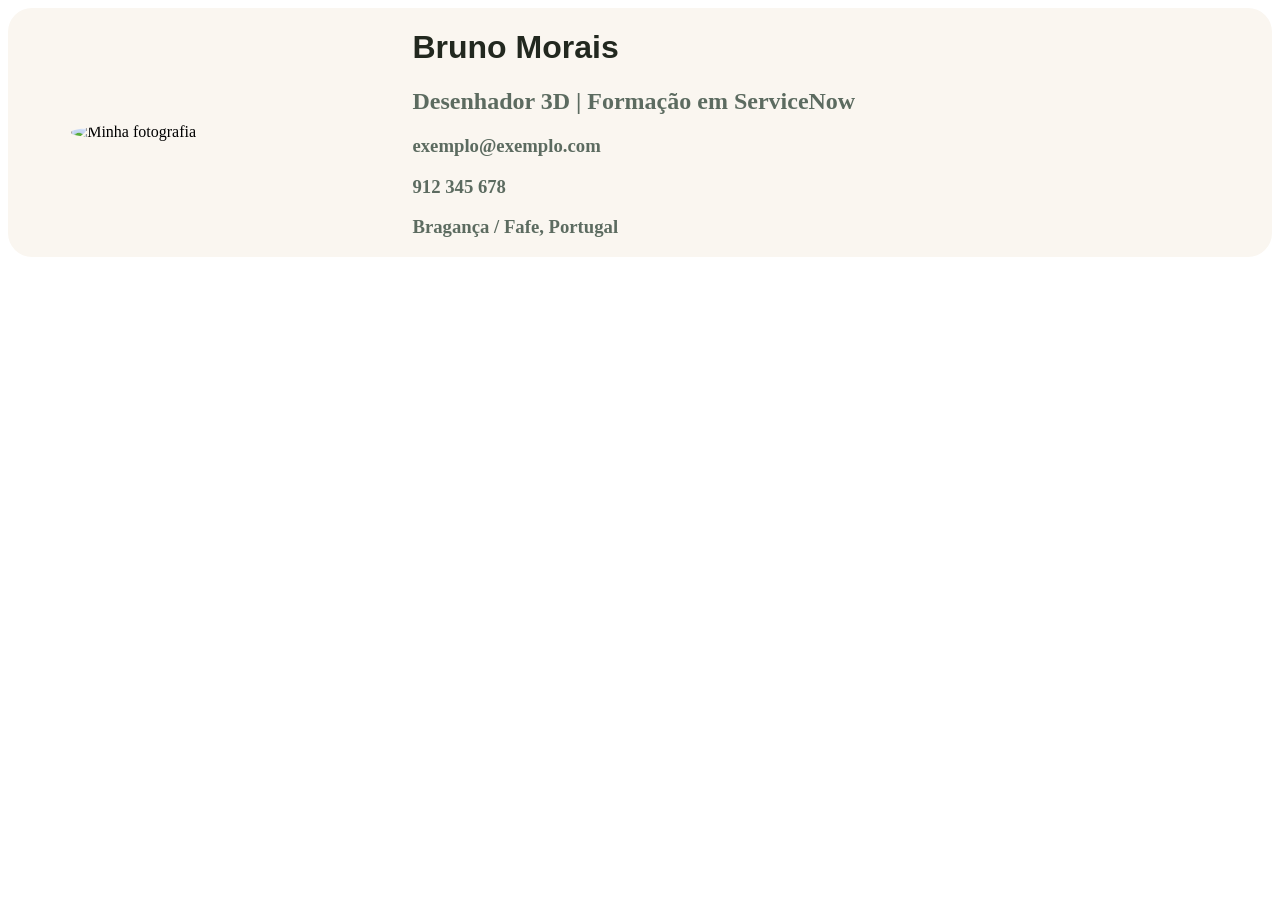
==== codigo/index.html @ 08d46609 "Estrutura HTML e CSS" ====
<!DOCTYPE html>
<html lang="pt-pt">
<head>
    <meta charset="UTF-8">
    <meta name="viewport" content="width=device-width, initial-scale=1.0">
    <title>Curriculum</title>
    <link rel="stylesheet" href="style.css">
</head>
<main>
    <header class="header">
        <!-- Imagem -->
        <img class="avatar" src="../imagens/exemplo_avatar.jpg" alt="Minha fotografia">
        <div class="conteudo_header">
            <h1 id="titulo_principal">Bruno Morais</h1>
            <h2 id="sub_titulo">Desenhador 3D | Formação em ServiceNow</h2>
            <h3 id="texto">exemplo@exemplo.com</h3>
            <h3 id="texto">912 345 678</h3>
            <h3 id="texto">Bragança / Fafe, Portugal</h3>
        </div>
    </header>
    <body>
        
    </body>
    <footer>

    </footer>
</main>
</html>
---- codigo/style.css ----
:root {
    --fundo: #FAF6F0;
    --superficie: #E9DFC9;
    --verde-primario: #1B4332;
    --verde-secundario: #2D6A4F;
    --texto: #22281F;
    --texto-suave: #5C6B60;
    --acento: #B5651D;
    --fonte-principal: Arial, Helvetica, sans-serif;
    --tamanho-base: 16px 
}

@media (prefers-color-scheme: dark) {
    :root {
        --fundo: #10201A;
        --superficie: #1B2E22;
        --verde-primario: #14261D;
        --verde-secundario: #52B788;
        --texto: #EDE7DA;
        --texto-suave: #A9B5AC;
        --acento: #E08942;
    }
}

.header {
    display: flex;
    flex-direction: column;
    text-align: center;
    align-items: center;
    background-color: var(--fundo);
    border-radius: 1.5rem;
}

.nav {
    position: sticky;
    top: 0;
    overflow-x: auto;
}

.secao {
    display: flex;
    flex-direction: column;
}

.avatar {
    border-radius: 50%;
    width: 50%;
    height: 50%;
    padding: 5%;
}

#titulo_principal {
    color: var(--texto);
    font-family: var(--fonte-principal);
    font-weight: bolder;
    font-size: var(--tamanho-base 2rem, 4vw, 4rem);
}

#sub_titulo {
    color: var(--texto-suave);
    font-weight: bold;
    font-size: var(--tamanho-base 1.5rem, 3vw, 3rem);
}

#texto {
    color: var(--texto-suave);
    font-size: var(--tamanho-base 1rem, 2vw, 1.5rem);
}

/* display maior que 768px */
@media (min-width: 768px) {
    .header {
        flex-direction: row;
        text-align: left;

    }

    .secao {
        flex-direction: row;
    }

    .secao--invertida {
        flex-direction: row-reverse;
    }

    .avatar {
        width: 22%;
        height: 22%;
    }
}
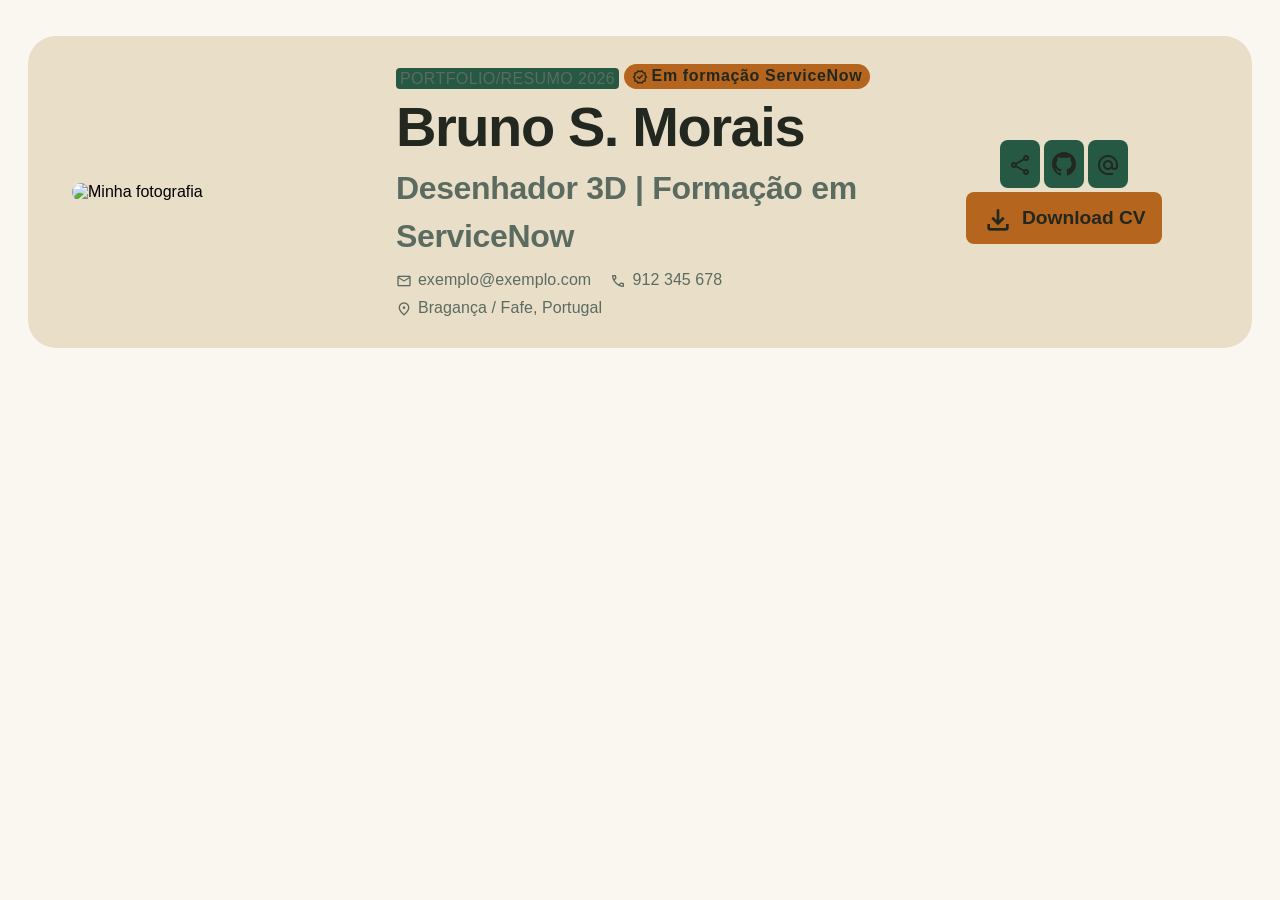
==== commit ff89183d: "feat: Estrutura header e CSS" ====
--- a/codigo/index.html
+++ b/codigo/index.html
@@ -5,17 +5,68 @@
     <meta name="viewport" content="width=device-width, initial-scale=1.0">
     <title>Curriculum</title>
     <link rel="stylesheet" href="style.css">
+    <link rel="stylesheet" 
+    href="https://fonts.googleapis.com/css2?family=Material+Symbols+Outlined:opsz,wght,FILL,GRAD@20..48,100..700,0..1,-50..200&icon_names=verified,mail,call,location_on,share,code,alternate_email,download" />
 </head>
 <main>
+    <!--     HEADER -->
     <header class="header">
-        <!-- Imagem -->
-        <img class="avatar" src="../imagens/exemplo_avatar.jpg" alt="Minha fotografia">
-        <div class="conteudo_header">
-            <h1 id="titulo_principal">Bruno Morais</h1>
-            <h2 id="sub_titulo">Desenhador 3D | Formação em ServiceNow</h2>
-            <h3 id="texto">exemplo@exemplo.com</h3>
-            <h3 id="texto">912 345 678</h3>
-            <h3 id="texto">Bragança / Fafe, Portugal</h3>
+        <!-- Cartão com toda informação + Navegação-->
+        <div class="cartao-perfil">
+            <!-- Topo Retrato + Informação -->
+            <div class="top-retrato-info">
+                <!-- Retrato + Informação -->
+                <div class="retrato-info">
+                    <!-- Retrato -->
+                    <img class="avatar" src="../imagens/exemplo_avatar.jpg" alt="Minha fotografia">
+                    <!-- Informação -->
+                    <div class="conteudo-info">
+                        <!-- Portfólio e certificado -->
+                        <div class="info-portfolio">
+                            <span class="portfolio">Portfolio/RESUMO 2026</span>
+                            <span class="certificado">
+                                <span class="icon">verified</span>
+                                Em formação ServiceNow</span>
+                        </div>
+                        <!-- Nome -->
+                        <h1 id="titulo_principal">Bruno S. Morais</h1>
+                        <!-- Categoria Profissional-->
+                        <h2 id="sub_titulo">Desenhador 3D | Formação em ServiceNow</h2>
+                        <!-- Informação contacto -->
+                        <div class="pill-info">
+                            <span id="pill">
+                                <span class="icon">mail</span>
+                                exemplo@exemplo.com
+                            </span>
+                            <span id="pill">
+                                <span class="icon">call</span>
+                                912 345 678
+                            </span>
+                            <span id="pill">
+                                <span class="icon">location_on</span>
+                                Bragança / Fafe, Portugal
+                            </span>
+                        </div>
+                    </div>
+                </div>
+                <!-- Botões -->
+                 <div class="botoes">
+                    <a aria-label="LinkedIn" class="links" href="https://linkedin.com" target="_blank" rel="noopener noreferrer">
+                        <span class="icon">share</span>
+                    </a>
+                    <a aria-label="Github Repositórios" class="links" href="https://github.com/Pugu-Senpai?tab=repositories" target="_blank" rel="noopener noreferrer">
+                        <svg width="24" height="24" viewBox="0 0 16 16" fill="none" xmlns="http://www.w3.org/2000/svg">
+                            <path fill-rule="evenodd" clip-rule="evenodd" d="M8 0C3.58 0 0 3.58 0 8C0 11.54 2.29 14.53 5.47 15.59C5.87 15.66 6.02 15.42 6.02 15.21C6.02 15.02 6.01 14.39 6.01 13.72C4 14.09 3.48 13.23 3.32 12.78C3.23 12.55 2.84 11.84 2.5 11.65C2.22 11.5 1.82 11.13 2.49 11.12C3.12 11.11 3.57 11.7 3.72 11.94C4.44 13.15 5.59 12.81 6.05 12.6C6.12 12.08 6.33 11.73 6.56 11.53C4.78 11.33 2.92 10.64 2.92 7.58C2.92 6.71 3.23 5.99 3.74 5.43C3.66 5.23 3.38 4.41 3.82 3.31C3.82 3.31 4.49 3.1 6.02 4.13C6.66 3.95 7.34 3.86 8.02 3.86C8.7 3.86 9.38 3.95 10.02 4.13C11.55 3.09 12.22 3.31 12.22 3.31C12.66 4.41 12.38 5.23 12.3 5.43C12.81 5.99 13.12 6.7 13.12 7.58C13.12 10.65 11.25 11.33 9.47 11.53C9.76 11.78 10.01 12.26 10.01 13.01C10.01 14.08 10 14.94 10 15.21C10 15.42 10.15 15.67 10.55 15.59C13.71 14.53 16 11.53 16 8C16 3.58 12.42 0 8 0Z" fill="currentColor"/>
+                        </svg>
+                    </a>
+                    <a aria-label="Enviar e-mail" class="links" href="mailto:exemplo@exemplo.com" target="_blank" rel="noopener noreferrer">
+                        <span class="icon">alternate_email</span>
+                    </a>
+                    <a href="../ficheiros/bruno_morais_cv.pdf" download="Bruno_Morais_CV" class="download_cv" aria-label="Download CV em PDF">
+                        <span class="icon">download</span>Download CV
+                    </a>
+                 </div>
+            </div>
         </div>
     </header>
     <body>
--- a/codigo/style.css
+++ b/codigo/style.css
@@ -2,77 +2,300 @@
     --fundo: #FAF6F0;
     --superficie: #E9DFC9;
     --verde-primario: #1B4332;
-    --verde-secundario: #2D6A4F;
+    --verde-secundario: #255943;
+    --verde-terciario: #2D6A4F;
     --texto: #22281F;
     --texto-suave: #5C6B60;
     --acento: #B5651D;
-    --fonte-principal: Arial, Helvetica, sans-serif;
-    --tamanho-base: 16px 
-}
-
+    --acento-suave: #E08942;
+    --texto-acento: #22281F;
+    --texto-acento-suave: #384134;
+}
+
+* {
+    box-sizing: border-box;
+    border-width: 0;
+    border-style: solid;
+}
+
+html {
+    background-color: var(--fundo);
+    font-family: 'Segoe UI', Tahoma, Geneva, Verdana, sans-serif;
+}
+
+/*=====================| HEADER |=====================*/
+.header {
+    padding-bottom: 1.75rem;
+}
+/* Cartão com toda informação + Navegação */
+.cartao-perfil {
+    padding-top: 1.75rem;
+    padding-bottom: 1rem;
+    padding-left: 1.25rem;
+    padding-right: 1.25rem;
+    margin-left: auto;
+    margin-right: auto;
+}
+/* Topo Retrato + Informação */
+.top-retrato-info {
+    display: flex;
+    flex-direction: column;
+    align-items: center;
+    justify-content: space-between;
+    padding: 1.75rem;
+    gap: 1.75rem;
+    border-radius: 1.75rem;
+    background-color: var(--superficie);
+}
+/* Retrato + Informação */
+.retrato-info {
+    display: flex;
+    align-items: center;
+    flex-direction: column;
+    gap: 1.75rem;
+}
+/* Retrato */
+.avatar {
+    position: relative;
+    border-radius: 50em;
+    width: 15rem;
+    height: 15rem;
+    padding: 1rem;
+}
+/* Informação */
+.conteudo-info {
+    display: flex;
+    flex-direction: column;
+    gap: 0.25rem;
+}
+/* Portfólio e certificado */
+.info-portefolio {
+    display: flex;
+    flex-wrap: wrap;
+    align-items: center;
+    gap: 0.5rem;
+}
+
+.portfolio {
+    background-color: var(--verde-secundario);
+    border-radius: 0.25rem;
+    letter-spacing: 0.025em;
+    text-transform: uppercase;
+    font-weight: 500;
+    color: var(--texto-suave);
+    padding-top: 0.125rem;
+    padding-bottom: 0.125rem;
+    padding-left: 0.25rem;
+    padding-right: 0.25rem;
+}
+.certificado {
+    display: inline-flex;
+    align-items: center;
+    gap: 0.25rem;
+    border-radius: 1rem;
+    background-color: var(--acento);    
+    padding-top: 0.125rem;
+    padding-bottom: 0.125rem;
+    padding-left: 0.5rem;
+    padding-right: 0.5rem;
+    font-size: 1rem;
+    line-height: 1.3;
+    letter-spacing: 0.04em;
+    font-weight: 600;
+    color: var(--texto);
+}
+
+.icon {
+    font-family: "Material Symbols Outlined";
+    font-variation-settings: 'FILL' 0, 'wght' 400, 'GRAD' 0, 'opsz' 24;
+    font-weight: normal;
+    font-style: normal;
+    line-height: 1;
+    letter-spacing: normal;
+    text-transform: none;
+    display: inline-block;
+    word-wrap: normal;
+    direction: ltr;
+    vertical-align: middle;
+    color: currentColor;
+    position: relative;
+    top: 0.05em;
+} 
+
+/* Nome */
+h1 {
+    font-size: 3.5rem;
+    font-weight: bolder;
+    color: var(--texto);
+    line-height: 1.2;
+    letter-spacing: -0.025em;
+    margin: 0;
+}
+/* Categoria Profissional */
+h2 {
+    font-size: 2rem;
+    font-weight: bold;
+    color: var(--texto-suave);
+    line-height: 1.5;
+    letter-spacing: -0.01em;
+    margin: 0;  
+}
+/* Informação contacto */
+.pill-info {
+    display: flex;
+    flex-wrap: wrap;
+    align-items: center;
+    column-gap: 1.2rem;
+    row-gap: 0.25rem;
+    padding-top: 0.25rem;
+    font-size: 1rem;
+    line-height: 1.5;
+    letter-spacing: 0.005em;
+    font-weight: 400;
+}
+
+#pill {
+    display: inline-flex;
+    align-items: center;
+    gap: 0.375rem;
+    color: var(--texto-suave);
+}
+
+/*BOTÕES*/
+.botoes {
+    display: flex;
+    flex-wrap: wrap;
+    align-items: center;
+    justify-content: center;
+    gap: 0.25rem;
+}
+a {
+    color: inherit;
+    text-decoration: inherit;
+}
+a:link {
+    color: var(--texto);
+}
+a:visited {
+    color: var(--texto-suave);
+}
+a:hover {
+    color: var(--acento);
+}
+a:active {
+    color: var(--acento-suave);
+}
+
+.links {
+    display: flex;
+    height: 3rem;
+    width: 2.5rem;
+    align-items: center;
+    justify-content: center;
+    border-radius: 0.5rem;
+    background-color: var(--verde-secundario);
+    font-size: 1.5rem;
+    text-decoration: none;
+}
+
+.download_cv {
+    display: inline-flex;
+    align-items: center;
+    gap: 0.5rem;
+    border-radius: 0.5rem;
+    background-color: var(--acento);
+    padding-top: 0.625rem;
+    padding-bottom: 0.625rem;
+    padding-left: 1rem;
+    padding-right: 1rem;
+    font-weight: bold;
+    font-size: 1.2rem;
+}
+.download_cv .icon {
+    align-items: center;
+    font-size: 2rem;
+    text-decoration: none;    
+}
+a.download_cv:link {
+    color: var(--texto-acento);
+}
+a.download_cv:visited {
+    color: var(--texto-acento-suave);
+}
+a.download_cv:hover {
+    color: var(--verde-primario);
+}
+a.download_cv:active {
+    color: var(--verde-terciario);
+}
+
+.nav {
+    position: sticky;
+    top: 0;
+    overflow-x: auto;
+}
+
+/* Modo escuro */
 @media (prefers-color-scheme: dark) {
     :root {
         --fundo: #10201A;
         --superficie: #1B2E22;
         --verde-primario: #14261D;
-        --verde-secundario: #52B788;
+        --verde-secundario: #101d17;
+        --verde-terciario: #52B788;
         --texto: #EDE7DA;
         --texto-suave: #A9B5AC;
         --acento: #E08942;
-    }
-}
-
-.header {
-    display: flex;
-    flex-direction: column;
-    text-align: center;
-    align-items: center;
-    background-color: var(--fundo);
-    border-radius: 1.5rem;
-}
-
-.nav {
-    position: sticky;
-    top: 0;
-    overflow-x: auto;
-}
-
-.secao {
-    display: flex;
-    flex-direction: column;
-}
-
-.avatar {
-    border-radius: 50%;
-    width: 50%;
-    height: 50%;
-    padding: 5%;
-}
-
-#titulo_principal {
-    color: var(--texto);
-    font-family: var(--fonte-principal);
-    font-weight: bolder;
-    font-size: var(--tamanho-base 2rem, 4vw, 4rem);
-}
-
-#sub_titulo {
-    color: var(--texto-suave);
-    font-weight: bold;
-    font-size: var(--tamanho-base 1.5rem, 3vw, 3rem);
-}
-
-#texto {
-    color: var(--texto-suave);
-    font-size: var(--tamanho-base 1rem, 2vw, 1.5rem);
+        --acento-suave: #B5651D;
+        --texto-acento: #191d17;
+        --texto-acento-suave: #2f372b;
+    }
+
+    html {
+        background-color: var(--fundo);
+    }
+
+    .certificado {
+        color: var(--verde-secundario);
+    }
+
+    a.download_cv {
+        color: var(--texto-acento);
+    }
+    a.download_cv:link {
+        color: var(--texto-acento);
+    }
+    a.download_cv:visited {
+        color: var(--texto-acento-suave);
+    }
+    a.download_cv:hover {
+        color: var(--verde-primario);
+    }
+    a.download_cv:active {
+        color: var(--verde-terciario);
+    }
 }
 
 /* display maior que 768px */
 @media (min-width: 768px) {
-    .header {
+    
+    .top-retrato-info {
         flex-direction: row;
-        text-align: left;
-
+    }
+
+    .retrato-info {
+        flex-direction: row;
+    }   
+
+    .avatar {
+        width: 20rem;
+        height: 20rem;
+        width: 50%;
+        height: 50%;
+    }
+    
+    .botoes {
+        width: auto;
     }
 
     .secao {
@@ -82,9 +305,4 @@
     .secao--invertida {
         flex-direction: row-reverse;
     }
-
-    .avatar {
-        width: 22%;
-        height: 22%;
-    }
 }
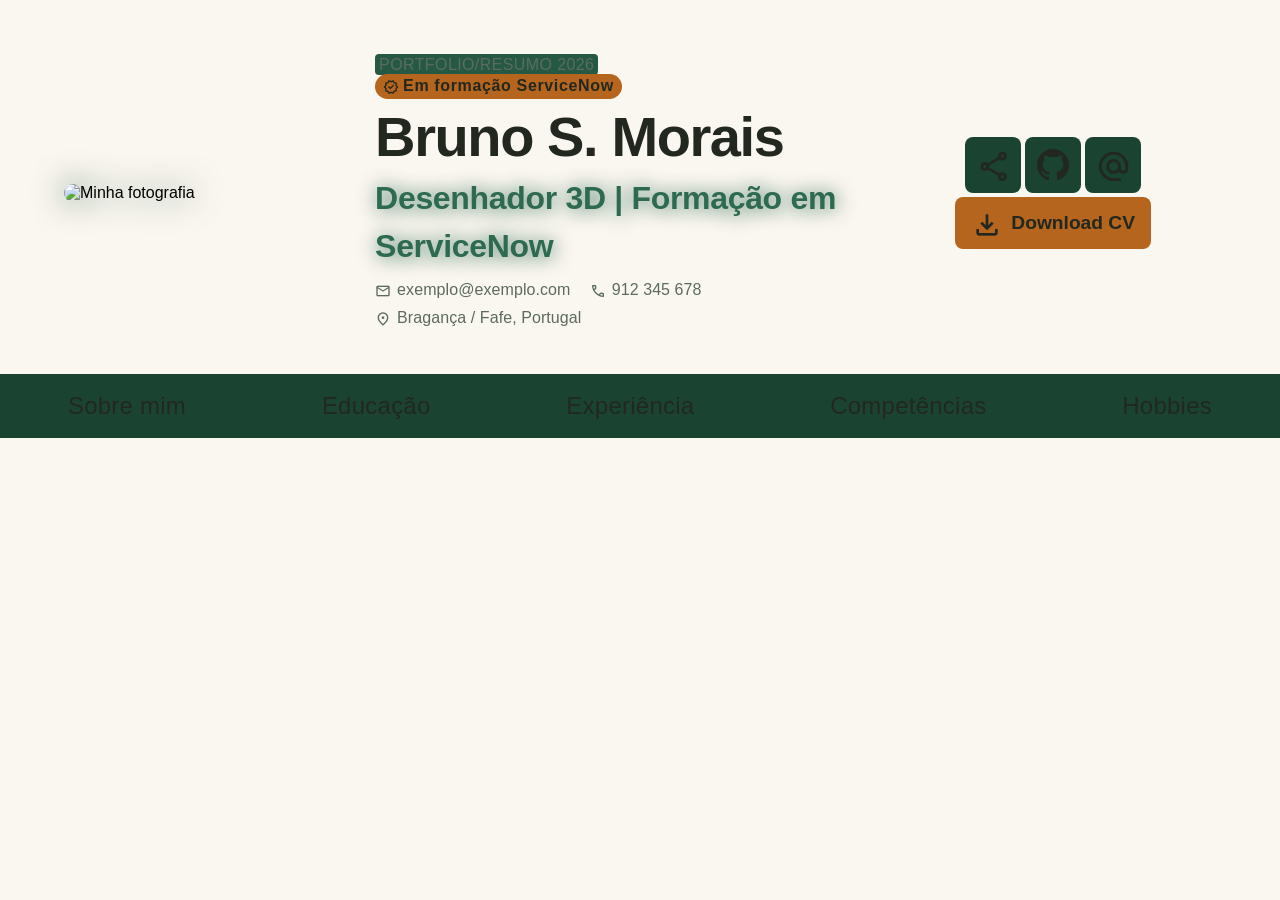
==== commit 559ad110: "feat: Estrutura Nav" ====
--- a/codigo/index.html
+++ b/codigo/index.html
@@ -55,7 +55,7 @@
                         <span class="icon">share</span>
                     </a>
                     <a aria-label="Github Repositórios" class="links" href="https://github.com/Pugu-Senpai?tab=repositories" target="_blank" rel="noopener noreferrer">
-                        <svg width="24" height="24" viewBox="0 0 16 16" fill="none" xmlns="http://www.w3.org/2000/svg">
+                        <svg width="2rem" height="2rem" viewBox="0 0 16 16" fill="none" xmlns="http://www.w3.org/2000/svg">
                             <path fill-rule="evenodd" clip-rule="evenodd" d="M8 0C3.58 0 0 3.58 0 8C0 11.54 2.29 14.53 5.47 15.59C5.87 15.66 6.02 15.42 6.02 15.21C6.02 15.02 6.01 14.39 6.01 13.72C4 14.09 3.48 13.23 3.32 12.78C3.23 12.55 2.84 11.84 2.5 11.65C2.22 11.5 1.82 11.13 2.49 11.12C3.12 11.11 3.57 11.7 3.72 11.94C4.44 13.15 5.59 12.81 6.05 12.6C6.12 12.08 6.33 11.73 6.56 11.53C4.78 11.33 2.92 10.64 2.92 7.58C2.92 6.71 3.23 5.99 3.74 5.43C3.66 5.23 3.38 4.41 3.82 3.31C3.82 3.31 4.49 3.1 6.02 4.13C6.66 3.95 7.34 3.86 8.02 3.86C8.7 3.86 9.38 3.95 10.02 4.13C11.55 3.09 12.22 3.31 12.22 3.31C12.66 4.41 12.38 5.23 12.3 5.43C12.81 5.99 13.12 6.7 13.12 7.58C13.12 10.65 11.25 11.33 9.47 11.53C9.76 11.78 10.01 12.26 10.01 13.01C10.01 14.08 10 14.94 10 15.21C10 15.42 10.15 15.67 10.55 15.59C13.71 14.53 16 11.53 16 8C16 3.58 12.42 0 8 0Z" fill="currentColor"/>
                         </svg>
                     </a>
@@ -68,6 +68,15 @@
                  </div>
             </div>
         </div>
+        <div class="navigation">
+            <nav class="nav">
+                <a aria-label="Sobre mim" class="text-nav" href="#sobre-mim">Sobre mim</a>
+                <a aria-label="Educação" class="text-nav" href="#educacao">Educação</a>
+                <a aria-label="Experiência profissional" class="text-nav" href="#experiencia">Experiência</a>
+                <a aria-label="Competências" class="text-nav" href="#competencias">Competências</a>
+                <a aria-label="Hobbies" class="text-nav" href="#hobbies">Hobbies</a>
+            </nav>
+        </div>
     </header>
     <body>
         
--- a/codigo/style.css
+++ b/codigo/style.css
@@ -16,6 +16,7 @@
     box-sizing: border-box;
     border-width: 0;
     border-style: solid;
+    margin: 0;
 }
 
 html {
@@ -44,9 +45,8 @@
     justify-content: space-between;
     padding: 1.75rem;
     gap: 1.75rem;
-    border-radius: 1.75rem;
-    background-color: var(--superficie);
-}
+}
+
 /* Retrato + Informação */
 .retrato-info {
     display: flex;
@@ -61,7 +61,9 @@
     width: 15rem;
     height: 15rem;
     padding: 1rem;
-}
+    filter: drop-shadow(0 0 1rem var(--verde-terciario));
+}
+
 /* Informação */
 .conteudo-info {
     display: flex;
@@ -138,7 +140,9 @@
     color: var(--texto-suave);
     line-height: 1.5;
     letter-spacing: -0.01em;
-    margin: 0;  
+    margin: 0; 
+    color: var(--verde-terciario);
+    text-shadow: 0.0625rem 0.0625rem 1.2rem var(--verde-terciario);
 }
 /* Informação contacto */
 .pill-info {
@@ -177,24 +181,25 @@
     color: var(--texto);
 }
 a:visited {
-    color: var(--texto-suave);
+    color: var(--texto);
 }
 a:hover {
     color: var(--acento);
 }
 a:active {
     color: var(--acento-suave);
+    transform: scale(0.9)
 }
 
 .links {
     display: flex;
-    height: 3rem;
-    width: 2.5rem;
+    height: 3.5rem;
+    width: 3.5rem;
     align-items: center;
     justify-content: center;
     border-radius: 0.5rem;
-    background-color: var(--verde-secundario);
-    font-size: 1.5rem;
+    background-color: var(--verde-primario);
+    font-size: 2.2rem;
     text-decoration: none;
 }
 
@@ -223,17 +228,50 @@
     color: var(--texto-acento-suave);
 }
 a.download_cv:hover {
-    color: var(--verde-primario);
+    filter: drop-shadow(0 0 0.3125rem var(--acento-suave));
 }
 a.download_cv:active {
-    color: var(--verde-terciario);
-}
-
-.nav {
+    filter: drop-shadow(0 0 0.3125rem var(--acento-suave));
+    transform: translateY(0.0625rem)
+}
+
+/* BARRA DE NAVEGAÇÃO */
+.navigation {
     position: sticky;
     top: 0;
     overflow-x: auto;
-}
+    filter: drop-shadow(0rem 1rem 1rem -2rem var(--verde-terciario));
+}
+
+.nav {
+    display: flex;
+    flex-direction: row;
+    align-items: center;
+    justify-content: space-around;
+    background-color: var(--verde-primario);
+    width: auto;
+    height: 4rem;
+}
+
+.text-nav {
+    align-items: center;
+    font-size: 1.5rem;
+    line-height: 1.4;
+    letter-spacing: 0.01em;
+    font-weight: 500;
+    text-decoration: none;
+    padding-top: 0.375rem;
+    padding-bottom: 0.375rem;
+    padding-left: 0.75rem;
+    padding-right: 0.75rem;
+}
+
+/* BODY */
+body {
+    width: 100%;
+}
+
+
 
 /* Modo escuro */
 @media (prefers-color-scheme: dark) {
@@ -242,7 +280,7 @@
         --superficie: #1B2E22;
         --verde-primario: #14261D;
         --verde-secundario: #101d17;
-        --verde-terciario: #52B788;
+        --verde-terciario: #2b9161;
         --texto: #EDE7DA;
         --texto-suave: #A9B5AC;
         --acento: #E08942;
@@ -269,10 +307,11 @@
         color: var(--texto-acento-suave);
     }
     a.download_cv:hover {
-        color: var(--verde-primario);
+        filter: drop-shadow(0 0 0.3125rem var(--acento-suave));
     }
     a.download_cv:active {
-        color: var(--verde-terciario);
+        filter: drop-shadow(0 0 0.3125rem var(--acento-suave));
+        transform: translateY(0.2rem)
     }
 }
 
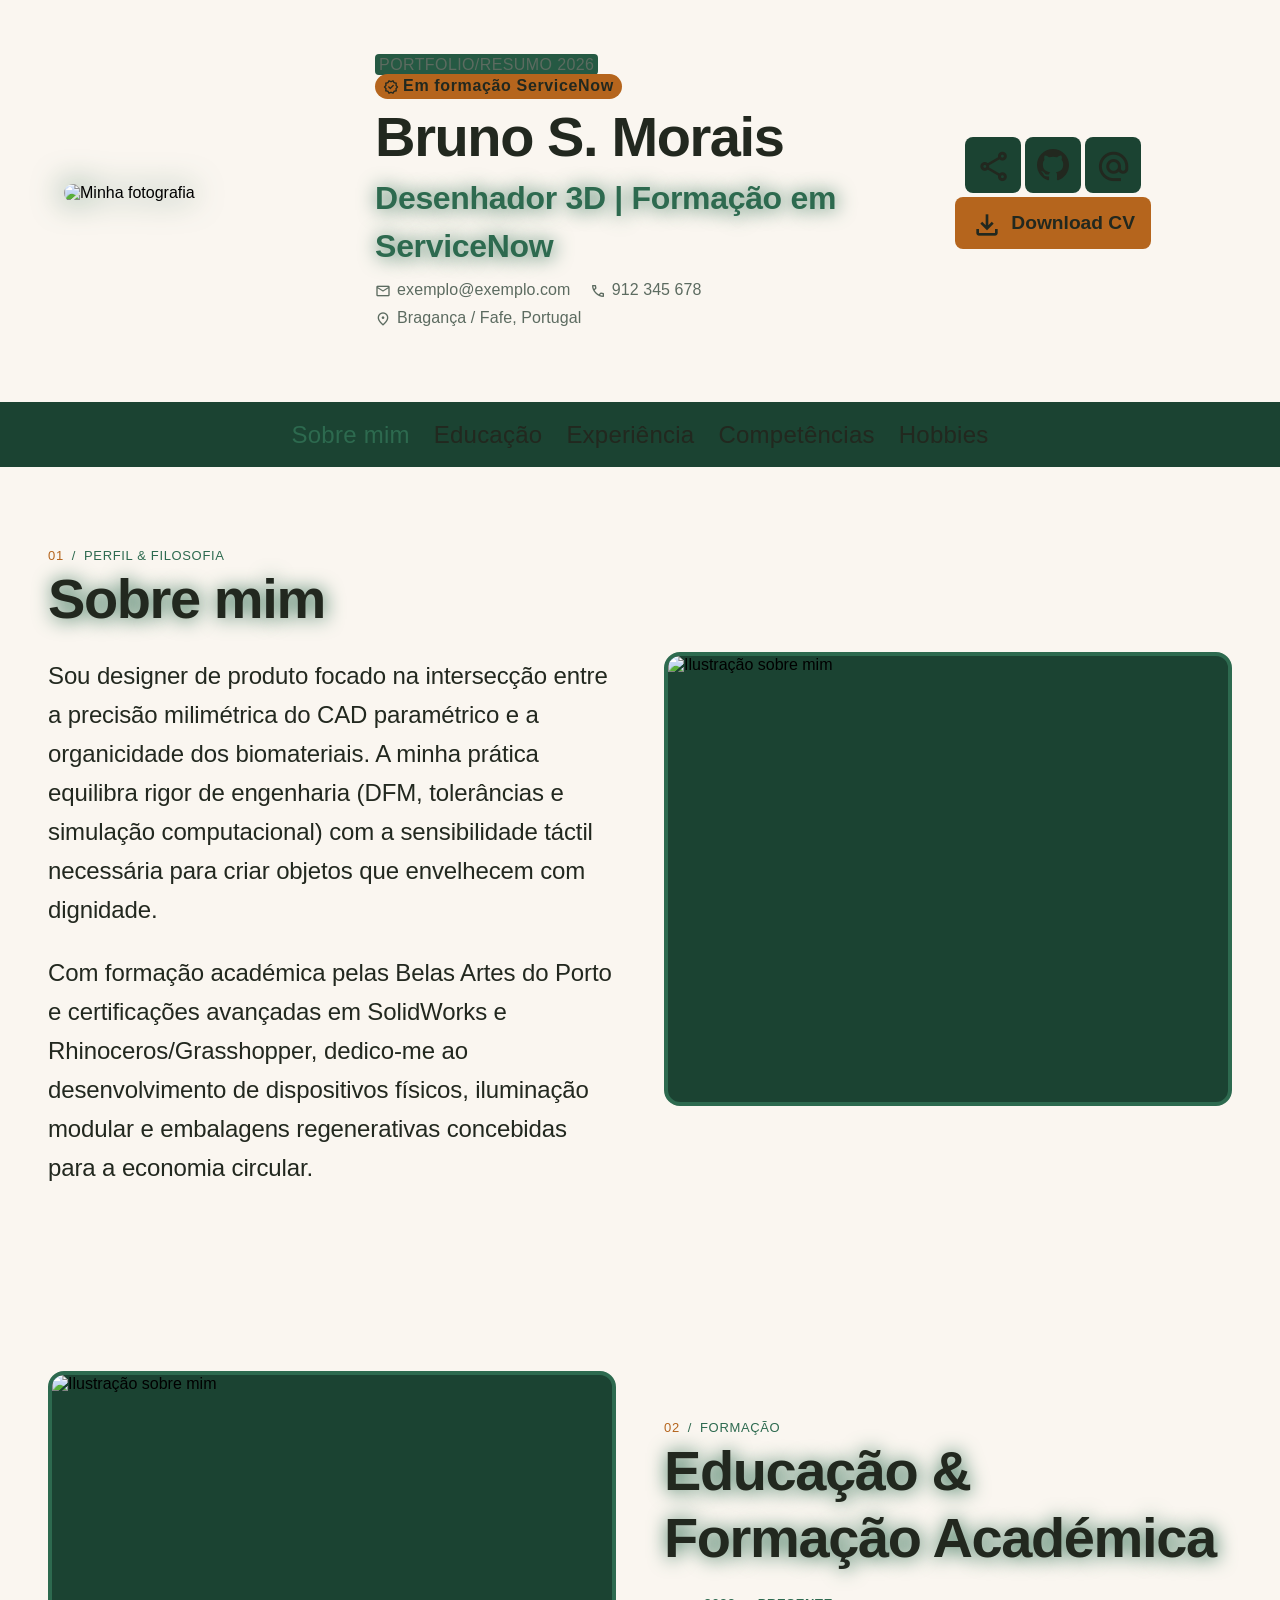
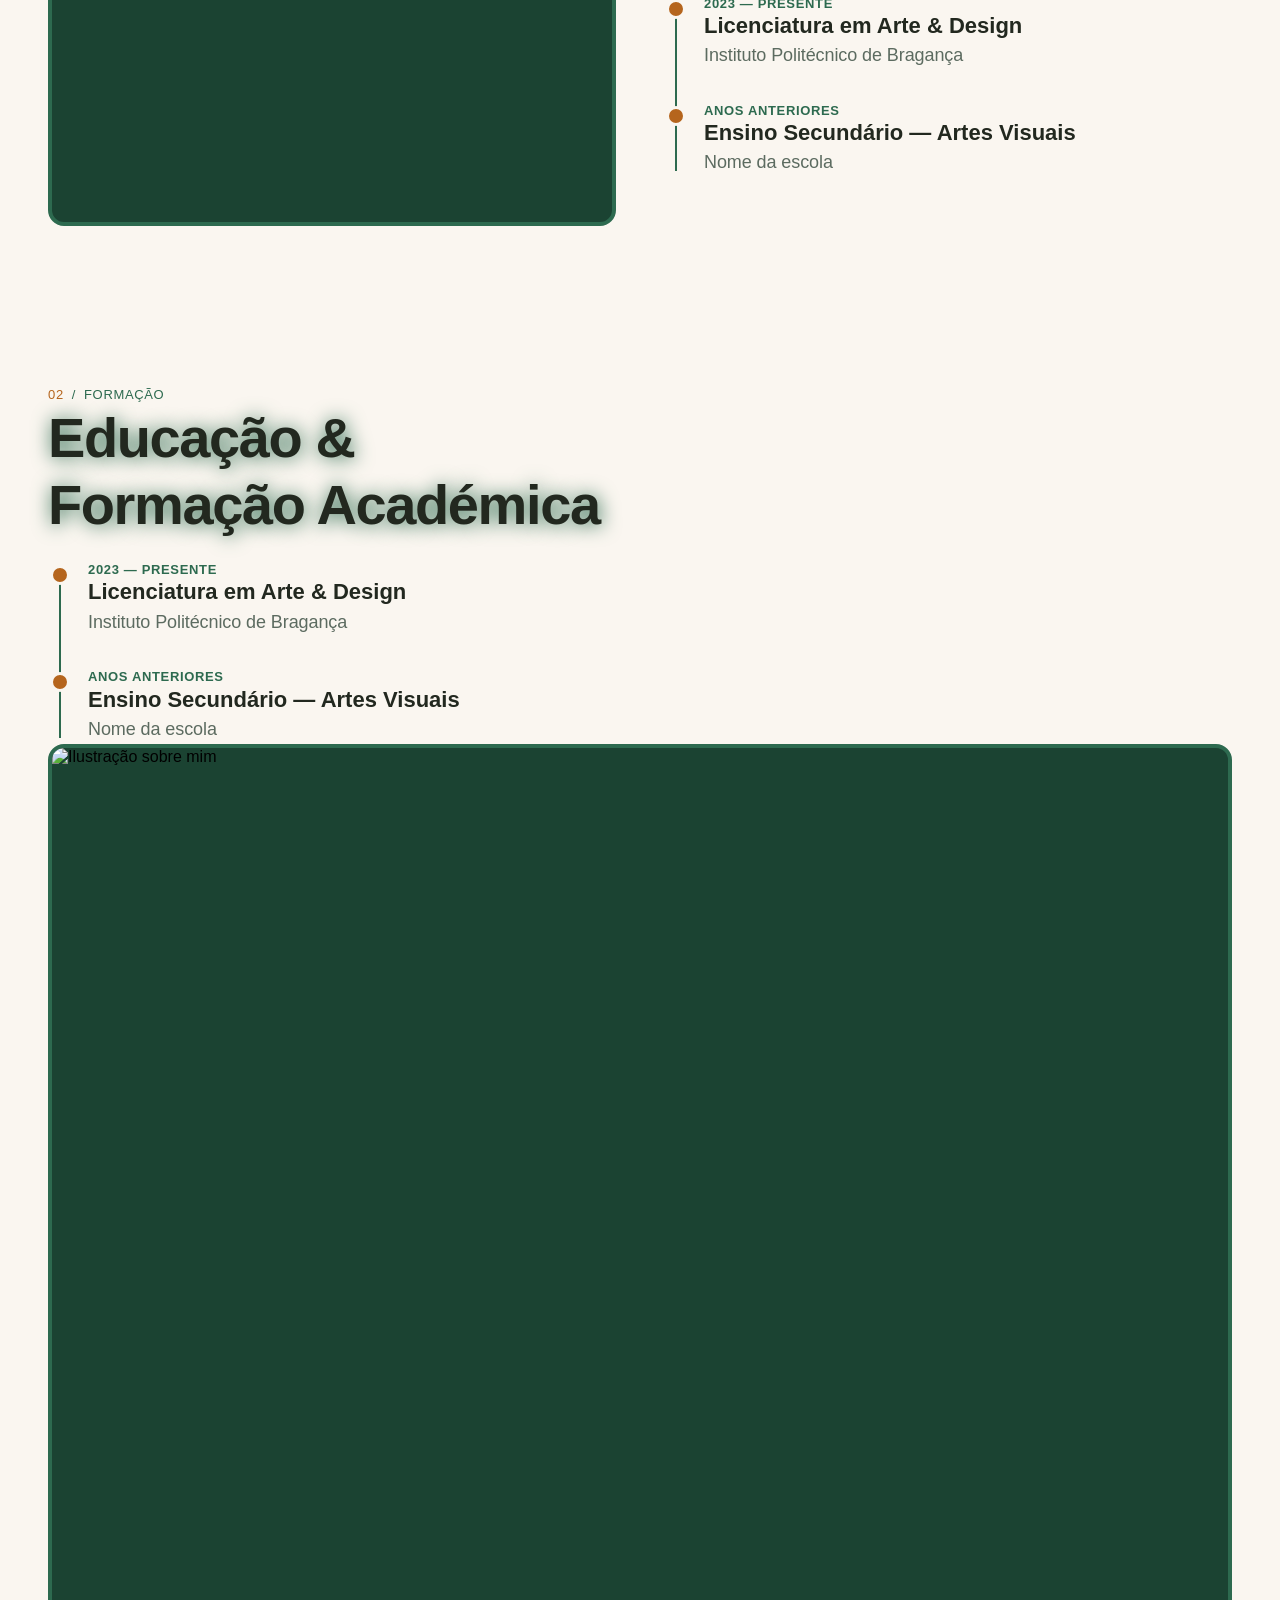
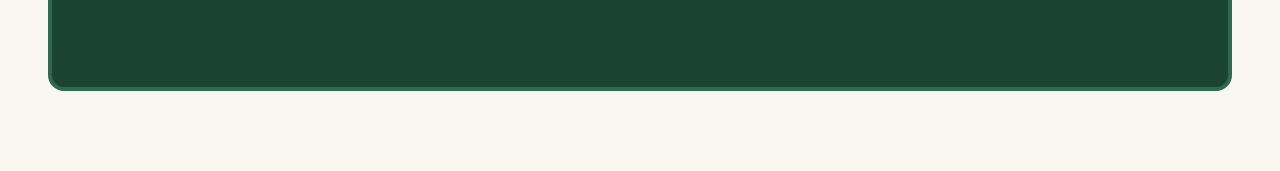
==== commit 31b9f85d: "Estrutura Main" ====
--- a/codigo/index.html
+++ b/codigo/index.html
@@ -7,8 +7,9 @@
     <link rel="stylesheet" href="style.css">
     <link rel="stylesheet" 
     href="https://fonts.googleapis.com/css2?family=Material+Symbols+Outlined:opsz,wght,FILL,GRAD@20..48,100..700,0..1,-50..200&icon_names=verified,mail,call,location_on,share,code,alternate_email,download" />
+
 </head>
-<main>
+<body>
     <!--     HEADER -->
     <header class="header">
         <!-- Cartão com toda informação + Navegação-->
@@ -68,21 +69,133 @@
                  </div>
             </div>
         </div>
-        <div class="navigation">
-            <nav class="nav">
-                <a aria-label="Sobre mim" class="text-nav" href="#sobre-mim">Sobre mim</a>
-                <a aria-label="Educação" class="text-nav" href="#educacao">Educação</a>
-                <a aria-label="Experiência profissional" class="text-nav" href="#experiencia">Experiência</a>
-                <a aria-label="Competências" class="text-nav" href="#competencias">Competências</a>
-                <a aria-label="Hobbies" class="text-nav" href="#hobbies">Hobbies</a>
-            </nav>
+    </header>
+    <div class="navigation">
+        <nav class="nav">
+        <a aria-label="Sobre mim" class="text-nav" href="#sobre-mim">Sobre mim</a>
+        <a aria-label="Educação" class="text-nav" href="#educacao">Educação</a>
+        <a aria-label="Experiência profissional" class="text-nav" href="#experiencia">Experiência</a>
+        <a aria-label="Competências" class="text-nav" href="#competencias">Competências</a>
+        <a aria-label="Hobbies" class="text-nav" href="#hobbies">Hobbies</a>
+        </nav>
+    </div>
+    <main>
+        <div class="conteudo-secao">
+            <!-- SEÇÃO 1 - SOBRE MIM -->
+            <section id="sobre-mim" class="secao">
+                <div class="formatacao-secao">
+                    <div class="grid-secao">
+                        <!-- BIOGRAFIA -->
+                        <div class="secao-info">
+                            <div class="num-secao">
+                                <span class="num">01</span>
+                                <span>/</span>
+                                <span>Perfil & Filosofia</span>
+                            </div>
+                            <h2 class="secao-titulo">
+                                Sobre mim
+                            </h2>
+                            <p>
+                                Sou designer de produto focado na intersecção entre a precisão milimétrica do CAD paramétrico e a organicidade dos biomateriais. A minha prática equilibra rigor de engenharia (DFM, tolerâncias e simulação computacional) com a sensibilidade táctil necessária para criar objetos que envelhecem com dignidade.
+                            </p>
+                            <p>
+                                Com formação académica pelas Belas Artes do Porto e certificações avançadas em SolidWorks e Rhinoceros/Grasshopper, dedico-me ao desenvolvimento de dispositivos físicos, iluminação modular e embalagens regenerativas concebidas para a economia circular.
+                            </p>
+                        </div>
+                        <!-- IMAGEM -->
+                         <div class="secao-info">
+                            <div class="secao-imagem">
+                                <img class="imagem" src="../imagens/sobre_mim.jpeg" alt="Ilustração sobre mim">
+                            </div>
+                         </div>
+                    </div>
+                </div>
+            </section>
+            <!-- SEÇÃO 2 - EDUCAÇÃO -->
+            <section id="educacao" class="secao secao--invertida">
+                <div class="formatacao-secao">
+                    <div class="grid-secao">
+                        <!-- IMAGEM -->
+                        <div class="secao-info">
+                            <div class="secao-imagem">
+                                <img class="imagem" src="../imagens/formacao.jpeg" alt="Ilustração sobre mim">
+                            </div>
+                        </div>  
+                        <!-- FORMAÇÃO -->
+                        <div class="secao-info">
+                            <div class="num-secao">
+                                <span class="num">02</span>
+                                <span>/</span>
+                                <span>Formação</span>
+                            </div>  
+                            <h2 class="secao-titulo">
+                                Educação & Formação Académica
+                            </h2>
+                            <div class="timeline-vertical">
+                                <div class="timeline-item">
+                                    <div class="timeline-conteudo">
+                                        <span class="timeline-data">2023 — Presente</span>
+                                        <h3 class="timeline-titulo">Licenciatura em Arte & Design</h3>
+                                        <p class="timeline-instituicao">Instituto Politécnico de Bragança</p>
+                                    </div>
+                                </div>
+                                <div class="timeline-item">
+                                    <div class="timeline-conteudo">
+                                        <span class="timeline-data">Anos anteriores</span>
+                                        <h3 class="timeline-titulo">Ensino Secundário — Artes Visuais</h3>
+                                        <p class="timeline-instituicao">Nome da escola</p>
+                                    </div>
+                                </div>
+                            </div>                      
+                        </div>
+                    </div>
+                </div>
+            </section>
+            <!-- EXPERIENCIA -->
+            <section id="experiencia" class="secao">
+                <div class="formatacao-secao">
+                    <div class="grid-secao">
+                        <!-- EXPERIENCIA -->
+                        <div class="secao-info">
+                            <div class="num-secao">
+                                <span class="num">02</span>
+                                <span>/</span>
+                                <span>Formação</span>
+                            </div>  
+                            <h2 class="secao-titulo">
+                                Educação & Formação Académica
+                            </h2>
+                            <div class="timeline-vertical">
+                                <div class="timeline-item">
+                                    <div class="timeline-conteudo">
+                                        <span class="timeline-data">2023 — Presente</span>
+                                        <h3 class="timeline-titulo">Licenciatura em Arte & Design</h3>
+                                        <p class="timeline-instituicao">Instituto Politécnico de Bragança</p>
+                                    </div>
+                                </div>
+                                <div class="timeline-item">
+                                    <div class="timeline-conteudo">
+                                        <span class="timeline-data">Anos anteriores</span>
+                                        <h3 class="timeline-titulo">Ensino Secundário — Artes Visuais</h3>
+                                        <p class="timeline-instituicao">Nome da escola</p>
+                                    </div>
+                                </div>
+                            </div>                      
+                        </div>
+                    </div>
+                    <!-- IMAGEM -->
+                    <div class="secao-info">
+                        <div class="secao-imagem">
+                            <img class="imagem" src="../imagens/formacao.jpeg" alt="Ilustração sobre mim">
+                        </div>
+                    </div>  
+                </div>
+            </section>
         </div>
-    </header>
-    <body>
-        
-    </body>
+    </main>
     <footer>
 
     </footer>
-</main>
+    <script src="script.js"></script>
+</body>
 </html>
--- a/codigo/style.css
+++ b/codigo/style.css
@@ -22,6 +22,11 @@
 html {
     background-color: var(--fundo);
     font-family: 'Segoe UI', Tahoma, Geneva, Verdana, sans-serif;
+    width: 100%;
+}
+
+body {
+    width: 100%;
 }
 
 /*=====================| HEADER |=====================*/
@@ -240,17 +245,19 @@
     position: sticky;
     top: 0;
     overflow-x: auto;
-    filter: drop-shadow(0rem 1rem 1rem -2rem var(--verde-terciario));
+    z-index: 50;
+    background-color: var(--verde-primario);
 }
 
 .nav {
     display: flex;
-    flex-direction: row;
-    align-items: center;
-    justify-content: space-around;
+    flex-direction: column;
+    align-items: center;
+    justify-content: center;
     background-color: var(--verde-primario);
     width: auto;
-    height: 4rem;
+    height: auto;
+    padding: 0.6rem;
 }
 
 .text-nav {
@@ -266,11 +273,204 @@
     padding-right: 0.75rem;
 }
 
-/* BODY */
-body {
+a.text-nav.ativo {
+    color: var(--verde-terciario);
+    font-weight: 400;
+}
+
+/* MAIN */
+main {
     width: 100%;
 }
-
+.conteudo-secao{
+    display: flex;
+    flex-direction: column;
+    width: 100%;
+}
+.secao {
+    display: flex;
+    flex-direction: column;
+    scroll-margin-top: 4.5rem;
+    position: relative;
+    width: 100%;
+    padding-top: 5rem;
+    padding-bottom: 5rem;
+    background-color: var(--fundo);
+}
+.secao--invertida {
+    background-color: var(--fundo);
+}
+.formatacao-secao {
+    margin-left: auto;
+    margin-right: auto;
+    padding-left: 3rem;
+    padding-right: 3rem;
+}
+.grid-secao {
+    display: grid;
+    align-items: center;
+    gap: 3rem;
+    grid-template-columns: repeat(12, minmax(0, 1fr));
+}
+.secao-info {
+    grid-column: span 6 / span 6;
+}
+
+.num-secao {
+    display: flex;
+    gap: 0.5rem;
+    font-size: 0.8125rem;
+    line-height: 1.4;
+    font-weight: 400;
+    text-transform: uppercase;
+    letter-spacing: 0.05em;
+    color: var(--verde-terciario);
+}
+.num {
+    color: var(--acento);
+}
+.secao-titulo {
+    margin: 0;
+    font-size: 3.5rem;
+    line-height: 1.2;
+    font-weight: 600;
+    color: var(--texto);
+    letter-spacing: -0.025em;
+}
+p {
+    display: block;
+    margin: 0;
+    margin-block-start: 1em;
+    margin-block-end: 1em;
+    margin-inline-start: 0px;
+    margin-inline-end: 0px;
+    unicode-bidi: isolate;
+    font-size: 1.5rem;
+    letter-spacing: -0.005em;
+    font-weight: 400;
+    line-height: 1.625;
+    color: var(--texto);
+}
+.secao-imagem {
+    position: relative;
+    aspect-ratio: 4 / 3;
+    overflow: hidden;
+    border-radius: 1rem;
+    border-width: 0.25rem;
+    border-color: var(--verde-terciario);
+    background-color: var(--verde-primario);
+}
+.imagem {
+    display: block;
+    max-width: 100%;
+    width: 100%;
+    height: 100%;
+    object-fit: cover;
+    object-position: center;
+}
+
+/* #region TIMELINE */
+/* ===== TIMELINE — versão esquerda (before) ===== */
+.timeline-vertical {
+    position: relative;
+    margin-top: 1.5rem;
+    display: flex;
+    flex-direction: column;
+    gap: 2rem;
+}
+
+.timeline-vertical::before {
+    content: "";
+    position: absolute;
+    top: 0.4rem;
+    bottom: 0.4rem;
+    left: 0.6875rem;
+    width: 0.125rem;
+    background-color: var(--verde-terciario);
+}
+
+.timeline-item {
+    display: grid;
+    grid-template-columns: 1.5rem 1fr;
+    column-gap: 1rem;
+}
+
+.timeline-item::before {
+    content: "";
+    grid-column: 1;
+    grid-row: 1;
+    width: 0.875rem;
+    height: 0.875rem;
+    border-radius: 50%;
+    background-color: var(--acento);
+    border: 0.1875rem solid var(--fundo);
+    margin: 0.2rem auto 0;
+    align-self: start;
+    position: relative;
+    z-index: 1;
+}
+
+.timeline-conteudo {
+    display: flex;
+    flex-direction: column;
+    gap: 0.15rem;
+}
+
+.timeline-data {
+    font-size: 0.8125rem;
+    font-weight: 600;
+    text-transform: uppercase;
+    letter-spacing: 0.05em;
+    color: var(--verde-terciario);
+}
+
+.timeline-titulo {
+    margin: 0;
+    font-size: 1.375rem;
+    font-weight: 600;
+    color: var(--texto);
+}
+
+.timeline-instituicao {
+    margin: 0;
+    font-size: 1.125rem;
+    color: var(--texto-suave);
+}
+
+/* ===== TIMELINE — versão direita (after) ===== */
+.timeline-vertical--invertida::after {
+    content: "";
+    position: absolute;
+    top: 0.4rem;
+    bottom: 0.4rem;
+    right: 0.6875rem;
+    width: 0.125rem;
+    background-color: var(--verde-terciario);
+}
+
+.timeline-item--invertida {
+    grid-template-columns: 1fr 1.5rem;
+}
+
+.timeline-item--invertida::after {
+    content: "";
+    grid-column: 2;
+    grid-row: 1;
+    width: 0.875rem;
+    height: 0.875rem;
+    border-radius: 50%;
+    background-color: var(--acento);
+    border: 0.1875rem solid var(--fundo);
+    margin: 0.2rem auto 0;
+    align-self: start;
+    position: relative;
+    z-index: 1;
+}
+
+.timeline-item--invertida .timeline-conteudo {
+    text-align: right;
+}
+/* #endregion */
 
 
 /* Modo escuro */
@@ -311,7 +511,6 @@
     }
     a.download_cv:active {
         filter: drop-shadow(0 0 0.3125rem var(--acento-suave));
-        transform: translateY(0.2rem)
     }
 }
 
@@ -336,12 +535,16 @@
     .botoes {
         width: auto;
     }
-
     .secao {
         flex-direction: row;
     }
-
     .secao--invertida {
         flex-direction: row-reverse;
     }
+    .nav {
+        flex-direction: row;
+    }
+    .secao-imagem {
+        aspect-ratio: 5 / 4;
+    }
 }
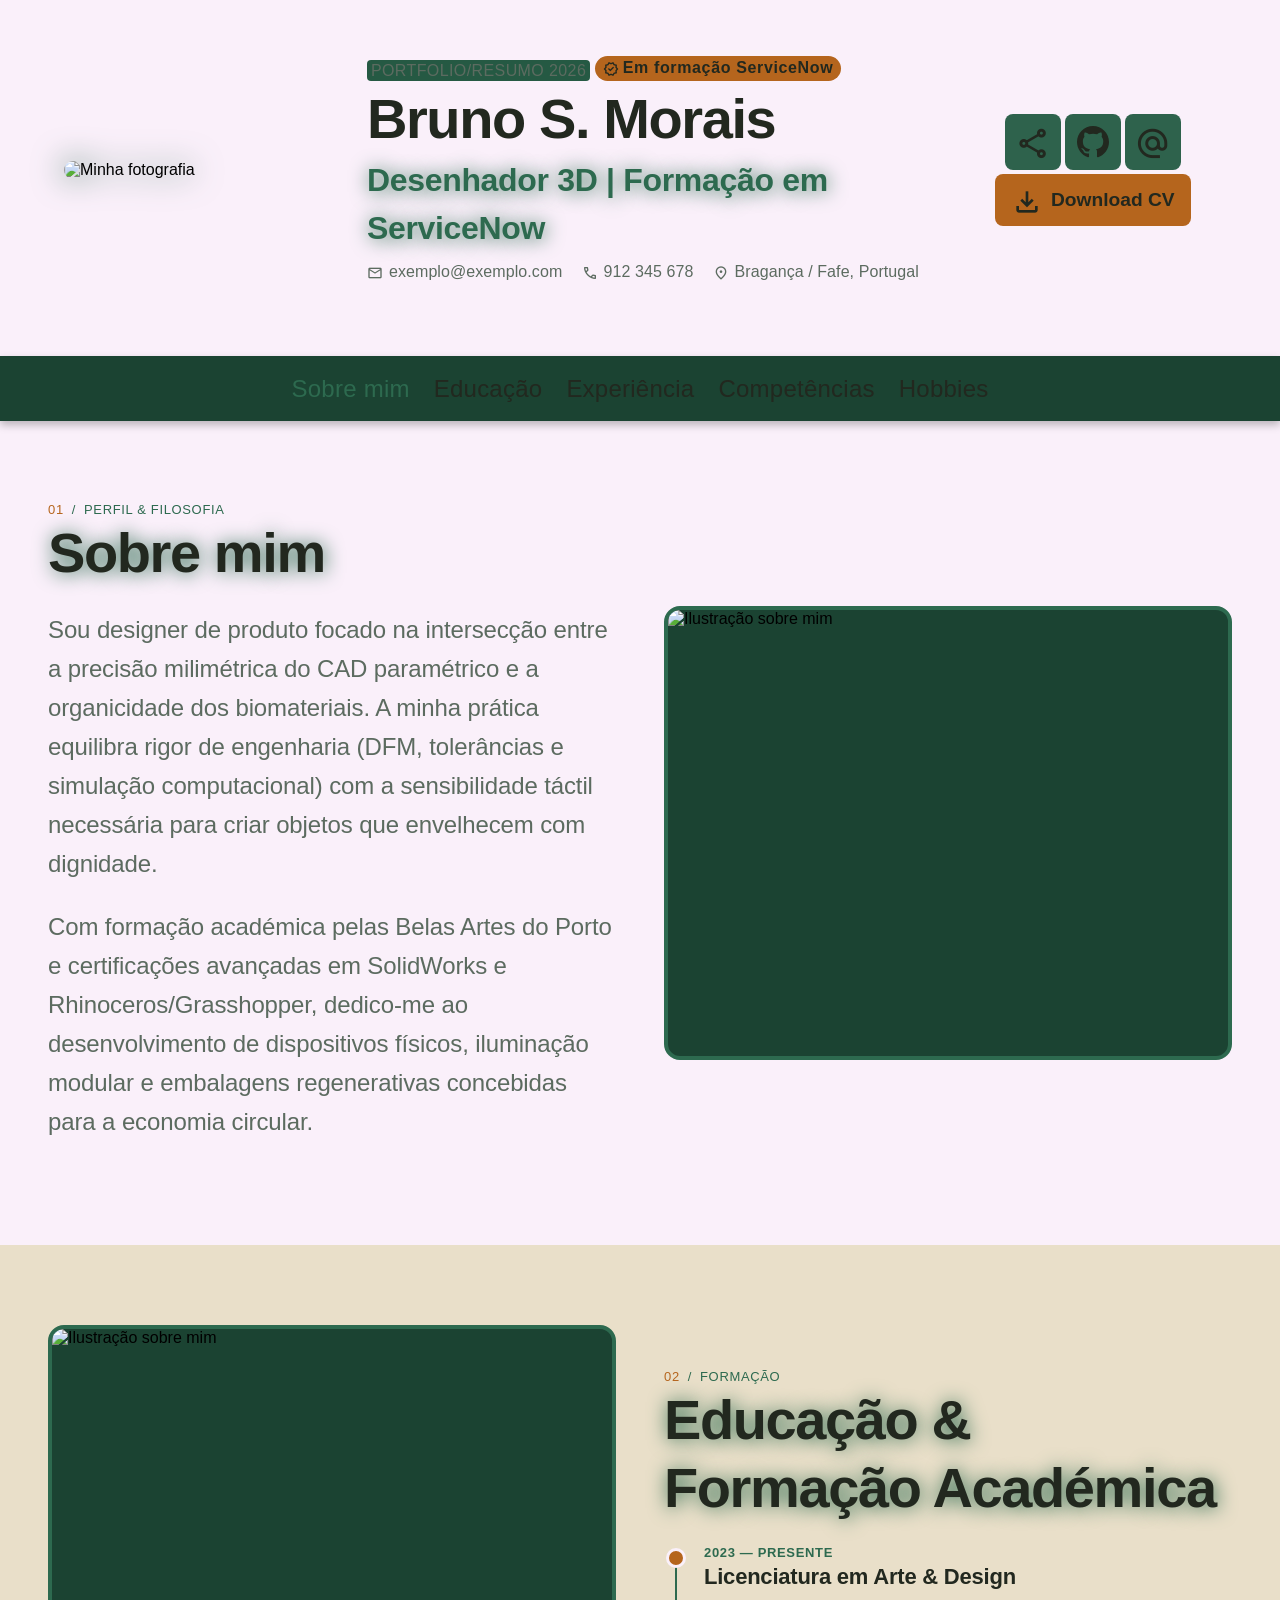
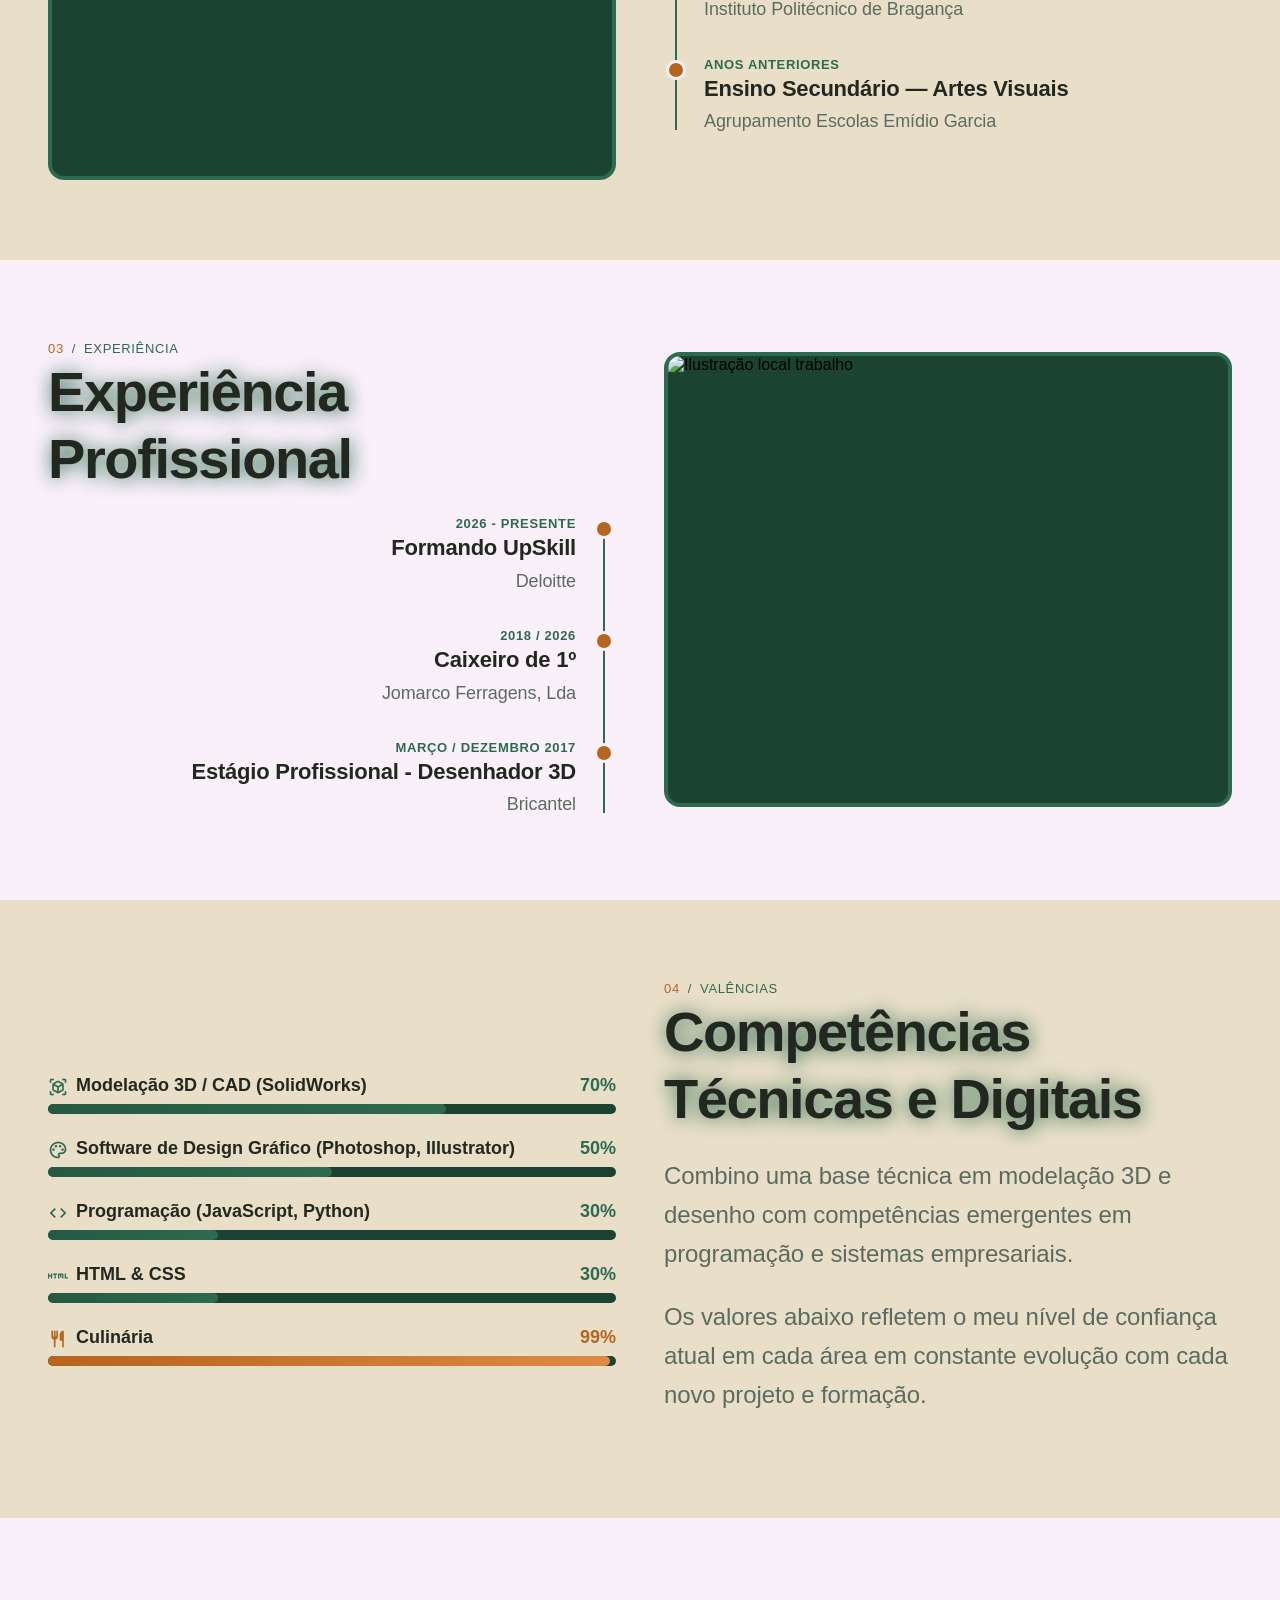
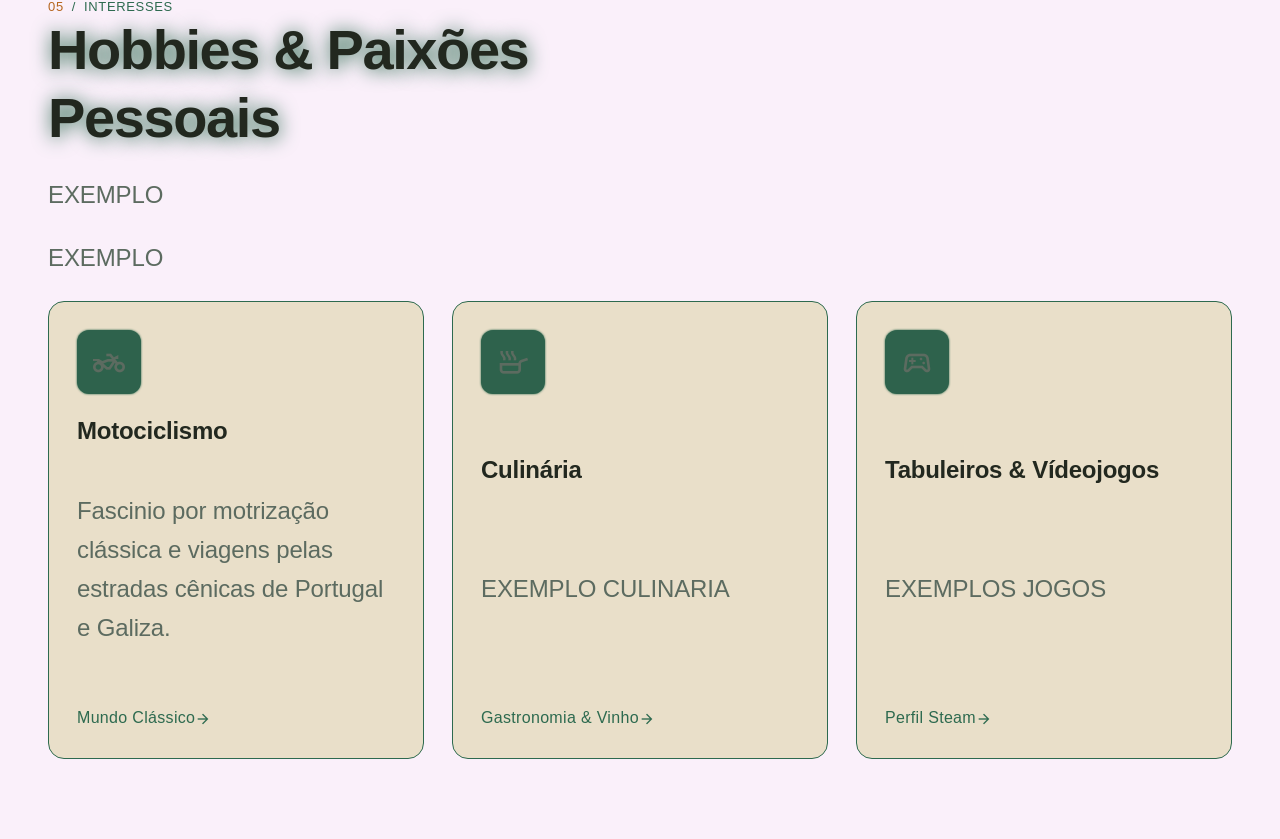
==== commit 149e5402: "feat: Finalização estrutura main" ====
--- a/codigo/index.html
+++ b/codigo/index.html
@@ -6,7 +6,7 @@
     <title>Curriculum</title>
     <link rel="stylesheet" href="style.css">
     <link rel="stylesheet" 
-    href="https://fonts.googleapis.com/css2?family=Material+Symbols+Outlined:opsz,wght,FILL,GRAD@20..48,100..700,0..1,-50..200&icon_names=verified,mail,call,location_on,share,code,alternate_email,download" />
+    href="https://fonts.googleapis.com/css2?family=Material+Symbols+Outlined:opsz,wght,FILL,GRAD@20..48,100..700,0..1,-50..200&icon_names=verified,mail,call,location_on,share,code,alternate_email,download,view_in_ar,palette,html,restaurant,two_wheeler,skillet,sports_esports,arrow_forward" />
 
 </head>
 <body>
@@ -143,7 +143,7 @@
                                     <div class="timeline-conteudo">
                                         <span class="timeline-data">Anos anteriores</span>
                                         <h3 class="timeline-titulo">Ensino Secundário — Artes Visuais</h3>
-                                        <p class="timeline-instituicao">Nome da escola</p>
+                                        <p class="timeline-instituicao">Agrupamento Escolas Emídio Garcia</p>
                                     </div>
                                 </div>
                             </div>                      
@@ -151,46 +151,220 @@
                     </div>
                 </div>
             </section>
-            <!-- EXPERIENCIA -->
+            <!-- SEÇÃO 3 - EXPERIENCIA -->
             <section id="experiencia" class="secao">
                 <div class="formatacao-secao">
                     <div class="grid-secao">
                         <!-- EXPERIENCIA -->
                         <div class="secao-info">
                             <div class="num-secao">
-                                <span class="num">02</span>
-                                <span>/</span>
-                                <span>Formação</span>
+                                <span class="num">03</span>
+                                <span>/</span>
+                                <span>Experiência</span>
                             </div>  
                             <h2 class="secao-titulo">
-                                Educação & Formação Académica
-                            </h2>
-                            <div class="timeline-vertical">
-                                <div class="timeline-item">
-                                    <div class="timeline-conteudo">
-                                        <span class="timeline-data">2023 — Presente</span>
-                                        <h3 class="timeline-titulo">Licenciatura em Arte & Design</h3>
-                                        <p class="timeline-instituicao">Instituto Politécnico de Bragança</p>
-                                    </div>
-                                </div>
-                                <div class="timeline-item">
-                                    <div class="timeline-conteudo">
-                                        <span class="timeline-data">Anos anteriores</span>
-                                        <h3 class="timeline-titulo">Ensino Secundário — Artes Visuais</h3>
-                                        <p class="timeline-instituicao">Nome da escola</p>
-                                    </div>
-                                </div>
-                            </div>                      
-                        </div>
-                    </div>
-                    <!-- IMAGEM -->
-                    <div class="secao-info">
-                        <div class="secao-imagem">
-                            <img class="imagem" src="../imagens/formacao.jpeg" alt="Ilustração sobre mim">
-                        </div>
+                                Experiência Profissional
+                            </h2>
+                            <div class="timeline-vertical timeline-vertical--invertida">
+                                <div class="timeline-item timeline-item--invertida">
+                                    <div class="timeline-conteudo">
+                                        <span class="timeline-data">2026 - Presente</span>
+                                        <h3 class="timeline-titulo">Formando UpSkill</h3>
+                                        <p class="timeline-instituicao">Deloitte</p>
+                                    </div>
+                                </div>
+                                <div class="timeline-item timeline-item--invertida">
+                                    <div class="timeline-conteudo">
+                                        <span class="timeline-data">2018 / 2026</span>
+                                        <h3 class="timeline-titulo">Caixeiro de 1º</h3>
+                                        <p class="timeline-instituicao">Jomarco Ferragens, Lda</p>
+                                    </div>
+                                </div>
+                                <div class="timeline-item timeline-item--invertida">
+                                    <div class="timeline-conteudo">
+                                        <span class="timeline-data">Março / Dezembro 2017</span>
+                                        <h3 class="timeline-titulo">Estágio Profissional - Desenhador 3D</h3>
+                                        <p class="timeline-instituicao">Bricantel</p>
+                                    </div>
+                                </div>
+                            </div>                                                
+                        </div>
+                        <!-- IMAGEM -->
+                        <div class="secao-info">
+                            <div class="secao-imagem">
+                                <img class="imagem" src="../imagens/escritório.jpeg" alt="Ilustração local trabalho">
+                            </div>
+                        </div> 
                     </div>  
                 </div>
             </section>
+            <!-- SEÇÃO 4 - COMPETÊNCIAS -->
+            <section id="competencias" class="secao secao--invertida">
+                <div class="formatacao-secao">
+                    <div class="grid-secao">
+                        <!-- BARRAS -->
+                        <div class="competencias-lista">
+                            <div class="competencia-item">
+                                <div class="competencia-cabecalho">
+                                    <span class="competencia-nome">
+                                        <span class="icon">view_in_ar</span>
+                                        Modelação 3D / CAD (SolidWorks)
+                                    </span>
+                                    <span class="competencia-percentagem">70%</span>
+                                </div>
+                                <div class="competencia-barra">
+                                    <div class="competencia-preenchimento" style="--percentagem: 70%;"></div>
+                                </div>
+                            </div>
+
+                            <div class="competencia-item">
+                                <div class="competencia-cabecalho">
+                                    <span class="competencia-nome">
+                                        <span class="icon">palette</span>
+                                        Software de Design Gráfico (Photoshop, Illustrator)
+                                    </span>
+                                    <span class="competencia-percentagem">50%</span>
+                                </div>
+                                <div class="competencia-barra">
+                                    <div class="competencia-preenchimento" style="--percentagem: 50%;"></div>
+                                </div>
+                            </div>
+
+                            <div class="competencia-item">
+                                <div class="competencia-cabecalho">
+                                    <span class="competencia-nome">
+                                        <span class="icon">code</span>
+                                        Programação (JavaScript, Python)
+                                    </span>
+                                    <span class="competencia-percentagem">30%</span>
+                                </div>
+                                <div class="competencia-barra">
+                                    <div class="competencia-preenchimento" style="--percentagem: 30%;"></div>
+                                </div>
+                            </div>
+
+                            <div class="competencia-item">
+                                <div class="competencia-cabecalho">
+                                    <span class="competencia-nome">
+                                        <span class="icon">html</span>
+                                        HTML & CSS
+                                    </span>
+                                    <span class="competencia-percentagem">30%</span>
+                                </div>
+                                <div class="competencia-barra">
+                                    <div class="competencia-preenchimento" style="--percentagem: 30%;"></div>
+                                </div>
+                            </div>
+
+                            <div class="competencia-item competencia-item--divertida">
+                                <div class="competencia-cabecalho">
+                                    <span class="competencia-nome">
+                                        <span class="icon">restaurant</span>
+                                        Culinária
+                                    </span>
+                                    <span class="competencia-percentagem">99%</span>
+                                </div>
+                                <div class="competencia-barra">
+                                    <div class="competencia-preenchimento" style="--percentagem: 99%;"></div>
+                                </div>
+                            </div>
+                        </div> 
+                        <!-- COMPETENCIAS -->
+                        <div class="secao-info">
+                            <div class="num-secao">
+                                <span class="num">04</span>
+                                <span>/</span>
+                                <span>Valências</span>
+                            </div>  
+                            <h2 class="secao-titulo">
+                                Competências Técnicas e Digitais
+                            </h2>
+                            <p>Combino uma base técnica em modelação 3D e desenho com competências emergentes em programação e sistemas empresariais.</p>
+                            <p>Os valores abaixo refletem o meu nível de confiança atual em cada área em constante evolução com cada novo projeto e formação.</p>
+                        </div>
+                    </div>
+                </div>
+            </section> 
+            <!-- SEÇÃO 5 - HOBBY -->   
+            <section id="hobbies" class="secao">
+                <div class="formatacao-secao">
+                    <div class="grid-secao">
+                        <!-- TITULO HOBBY -->
+                        <div class="secao-info">
+                            <div class="num-secao">
+                                <span class="num">05</span>
+                                <span>/</span>
+                                <span>interesses</span>
+                            </div>
+                            <h2 class="secao-titulo">
+                                Hobbies & Paixões Pessoais
+                            </h2>
+                            <p>
+                                EXEMPLO
+                            </p>
+                            <p>
+                                EXEMPLO
+                            </p>
+                        </div>
+                    </div>
+                    
+                    <div class="hobby-lista">
+                        <!-- BOX HOBBY 1 -->
+                        <div class="hobby-item">
+                            <div class="hobby-icon">
+                                <span class="icon">two_wheeler</span>
+                            </div>
+                            <h3>
+                                Motociclismo
+                            </h3>
+                            <p>
+                                Fascinio por motrização clássica e viagens pelas estradas cênicas de Portugal e Galiza.
+                            </p>
+                            <div class="hobby-footer">
+                                <span>Mundo Clássico</span>
+                                <span class="icon">arrow_forward</span>    
+                            </div>
+                        </div>   
+
+                        <!-- BOX HOBBY 2 -->
+                        <div class="hobby-item">
+                            <div class="hobby-icon">
+                                <span class="icon">skillet</span>
+                            </div>
+                            <h3>
+                                Culinária
+                            </h3>
+                            <p>
+                                EXEMPLO CULINARIA
+                            </p>
+                            <div class="hobby-footer">
+                                <span>Gastronomia & Vinho</span>
+                                <span class="icon">arrow_forward</span>    
+                            </div>
+                        </div>   
+                    
+                        <!-- BOX HOBBY 3 -->
+                        <div class="hobby-item">
+                            <div class="hobby-icon">
+                                <span class="icon">sports_esports</span>
+                            </div>
+                            <h3>
+                                Tabuleiros & Vídeojogos
+                            </h3>
+                            <p>
+                                EXEMPLOS JOGOS
+                            </p>
+                            <div class="hobby-footer">
+                                <span>Perfil Steam</span>
+                                <span class="icon">arrow_forward</span>    
+                            </div>
+                        </div>
+                        
+                        
+                        
+                    </div>
+                </div>
+            </section>        
         </div>
     </main>
     <footer>
--- a/codigo/style.css
+++ b/codigo/style.css
@@ -1,5 +1,5 @@
 :root {
-    --fundo: #FAF6F0;
+    --fundo: #faf0fa;
     --superficie: #E9DFC9;
     --verde-primario: #1B4332;
     --verde-secundario: #255943;
@@ -10,6 +10,7 @@
     --acento-suave: #E08942;
     --texto-acento: #22281F;
     --texto-acento-suave: #384134;
+    --icon-fundo: #2e624c;
 }
 
 * {
@@ -23,10 +24,12 @@
     background-color: var(--fundo);
     font-family: 'Segoe UI', Tahoma, Geneva, Verdana, sans-serif;
     width: 100%;
+    scroll-behavior: smooth;
 }
 
 body {
     width: 100%;
+    overflow-wrap: break-word;
 }
 
 /*=====================| HEADER |=====================*/
@@ -58,6 +61,7 @@
     align-items: center;
     flex-direction: column;
     gap: 1.75rem;
+    width: 100%;
 }
 /* Retrato */
 .avatar {
@@ -74,6 +78,7 @@
     display: flex;
     flex-direction: column;
     gap: 0.25rem;
+    width: 100%;
 }
 /* Portfólio e certificado */
 .info-portefolio {
@@ -131,7 +136,7 @@
 
 /* Nome */
 h1 {
-    font-size: 3.5rem;
+    font-size: clamp(2.25rem, 9vw, 3.5rem);
     font-weight: bolder;
     color: var(--texto);
     line-height: 1.2;
@@ -149,6 +154,14 @@
     color: var(--verde-terciario);
     text-shadow: 0.0625rem 0.0625rem 1.2rem var(--verde-terciario);
 }
+
+h3 {
+    font-size: 1.5rem;
+    font-weight: 600;
+    color: var(--texto);
+    line-height: 1.4;
+    letter-spacing: -0.01em;
+}
 /* Informação contacto */
 .pill-info {
     display: flex;
@@ -203,7 +216,7 @@
     align-items: center;
     justify-content: center;
     border-radius: 0.5rem;
-    background-color: var(--verde-primario);
+    background-color: var(--icon-fundo);
     font-size: 2.2rem;
     text-decoration: none;
 }
@@ -237,7 +250,7 @@
 }
 a.download_cv:active {
     filter: drop-shadow(0 0 0.3125rem var(--acento-suave));
-    transform: translateY(0.0625rem)
+    transform: translateY(0.2rem)
 }
 
 /* BARRA DE NAVEGAÇÃO */
@@ -247,6 +260,7 @@
     overflow-x: auto;
     z-index: 50;
     background-color: var(--verde-primario);
+    box-shadow: 0 0.25rem 0.5rem rgba(0, 0, 0, 0.25);
 }
 
 .nav {
@@ -298,7 +312,7 @@
     background-color: var(--fundo);
 }
 .secao--invertida {
-    background-color: var(--fundo);
+    background-color: var(--superficie);
 }
 .formatacao-secao {
     margin-left: auto;
@@ -310,10 +324,10 @@
     display: grid;
     align-items: center;
     gap: 3rem;
-    grid-template-columns: repeat(12, minmax(0, 1fr));
+    grid-template-columns: minmax(0, 1fr);
 }
 .secao-info {
-    grid-column: span 6 / span 6;
+    grid-column: span 1;
 }
 
 .num-secao {
@@ -331,7 +345,7 @@
 }
 .secao-titulo {
     margin: 0;
-    font-size: 3.5rem;
+    font-size: clamp(2rem, 8vw, 3.5rem);
     line-height: 1.2;
     font-weight: 600;
     color: var(--texto);
@@ -349,7 +363,7 @@
     letter-spacing: -0.005em;
     font-weight: 400;
     line-height: 1.625;
-    color: var(--texto);
+    color: var(--texto-suave);
 }
 .secao-imagem {
     position: relative;
@@ -368,9 +382,9 @@
     object-fit: cover;
     object-position: center;
 }
-
+/* =============  TIMELINE  =============*/
 /* #region TIMELINE */
-/* ===== TIMELINE — versão esquerda (before) ===== */
+/* -- versão esquerda -- */
 .timeline-vertical {
     position: relative;
     margin-top: 1.5rem;
@@ -437,7 +451,7 @@
     color: var(--texto-suave);
 }
 
-/* ===== TIMELINE — versão direita (after) ===== */
+/* -- versão direita -- */
 .timeline-vertical--invertida::after {
     content: "";
     position: absolute;
@@ -470,8 +484,147 @@
 .timeline-item--invertida .timeline-conteudo {
     text-align: right;
 }
+.timeline-vertical.timeline-vertical--invertida::before {
+    display: none;
+}
+
+.timeline-item.timeline-item--invertida::before {
+    display: none;
+}
 /* #endregion */
 
+/* =======  BARRAS COMPETENCIAS  ========*/
+/* #region COMPETENCIAS */
+.competencias-lista {
+    display: flex;
+    flex-direction: column;
+    gap: 1.5rem;
+    margin-top: 1.5rem;
+    grid-column: span 1;
+}
+
+.competencia-cabecalho {
+    display: flex;
+    align-items: center;
+    justify-content: space-between;
+    gap: 0.5rem;
+    margin-bottom: 0.5rem;
+}
+
+.competencia-nome {
+    display: inline-flex;
+    align-items: center;
+    gap: 0.5rem;
+    font-size: 1.125rem;
+    font-weight: 600;
+    color: var(--texto);
+    min-width: 0;
+    flex: 1 1 auto;
+}
+
+.competencia-nome .icon {
+    color: var(--verde-terciario);
+    font-size: 1.25rem;
+}
+
+.competencia-percentagem {
+    font-size: 1.125rem;
+    font-weight: 700;
+    color: var(--verde-terciario);
+    flex-shrink: 0;
+}
+
+.competencia-barra {
+    width: 100%;
+    height: 0.625rem;
+    border-radius: 999px;
+    background-color: var(--verde-primario);
+    overflow: hidden;
+}
+
+.competencia-preenchimento {
+    height: 100%;
+    width: var(--percentagem);
+    border-radius: 999px;
+    background: linear-gradient(90deg, var(--verde-secundario), var(--verde-terciario));
+}
+
+.competencia-item--divertida .competencia-percentagem,
+.competencia-item--divertida .competencia-nome .icon {
+    color: var(--acento);
+}
+
+.competencia-item--divertida .competencia-preenchimento {
+    background: linear-gradient(90deg, var(--acento), var(--acento-suave));
+}
+/* #endregion */
+
+/* ===========  GRID HOBBIES  ===========*/
+/* #region HOBBIES */
+.hobby-lista {
+    display: grid;
+    gap: 1.75rem;
+    grid-template-columns: minmax(0, 1fr);
+}
+
+.hobby-item {
+    position: relative;
+    display: flex;
+    flex-direction: column;
+    justify-content: space-between;
+    border-radius: 1rem;
+    border-width: 1px;
+    border-color: var(--verde-terciario);
+    background-color: var(--superficie);
+    padding: 1.75rem;
+    gap: 1.25rem;
+}
+
+.hobby-icon {
+    display: flex;
+    align-items: center;
+    justify-content: center;
+    height: 4rem;
+    width: 4rem;
+    border-radius: 0.75rem;
+    filter: drop-shadow(0 0 0.08rem var(--verde-terciario));
+    border-color: var(--verde-terciario);
+    background-color: var(--icon-fundo);
+}
+
+.hobby-icon .icon {
+    align-items: center;
+    font-size: 2rem;
+    color: var(--texto-suave);
+}
+
+.hobby-footer {
+    display: flex;
+    margin-top: 1rem;
+    align-items: center;
+    font-size: 1rem;
+    line-height: 1.4;
+    letter-spacing: 0.02em;
+    font-weight: 400;
+    color: var(--verde-terciario);
+}
+
+.hobby-footer:link {
+    color: var(--acento);
+}
+.hobby-footer:active {
+     color: var(--acento);
+}
+.hobby-item:hover {
+    .hobby-icon {
+    background-color: var(--acento);       
+    }
+    .hobby-footer {
+        color: var(--acento);
+    }
+}
+
+/* #endregion */
 
 /* Modo escuro */
 @media (prefers-color-scheme: dark) {
@@ -487,6 +640,7 @@
         --acento-suave: #B5651D;
         --texto-acento: #191d17;
         --texto-acento-suave: #2f372b;
+        --icon-fundo: #253f32;
     }
 
     html {
@@ -547,4 +701,16 @@
     .secao-imagem {
         aspect-ratio: 5 / 4;
     }
+    .grid-secao {
+        grid-template-columns: repeat(12, minmax(0, 1fr));
+    }
+    .secao-info {
+        grid-column: span 6 / span 6;
+    }
+    .competencias-lista {
+        grid-column: span 6 / span 6;
+    }
+    .hobby-lista {
+        grid-template-columns: repeat(3, minmax(0, 1fr));
+    }
 }
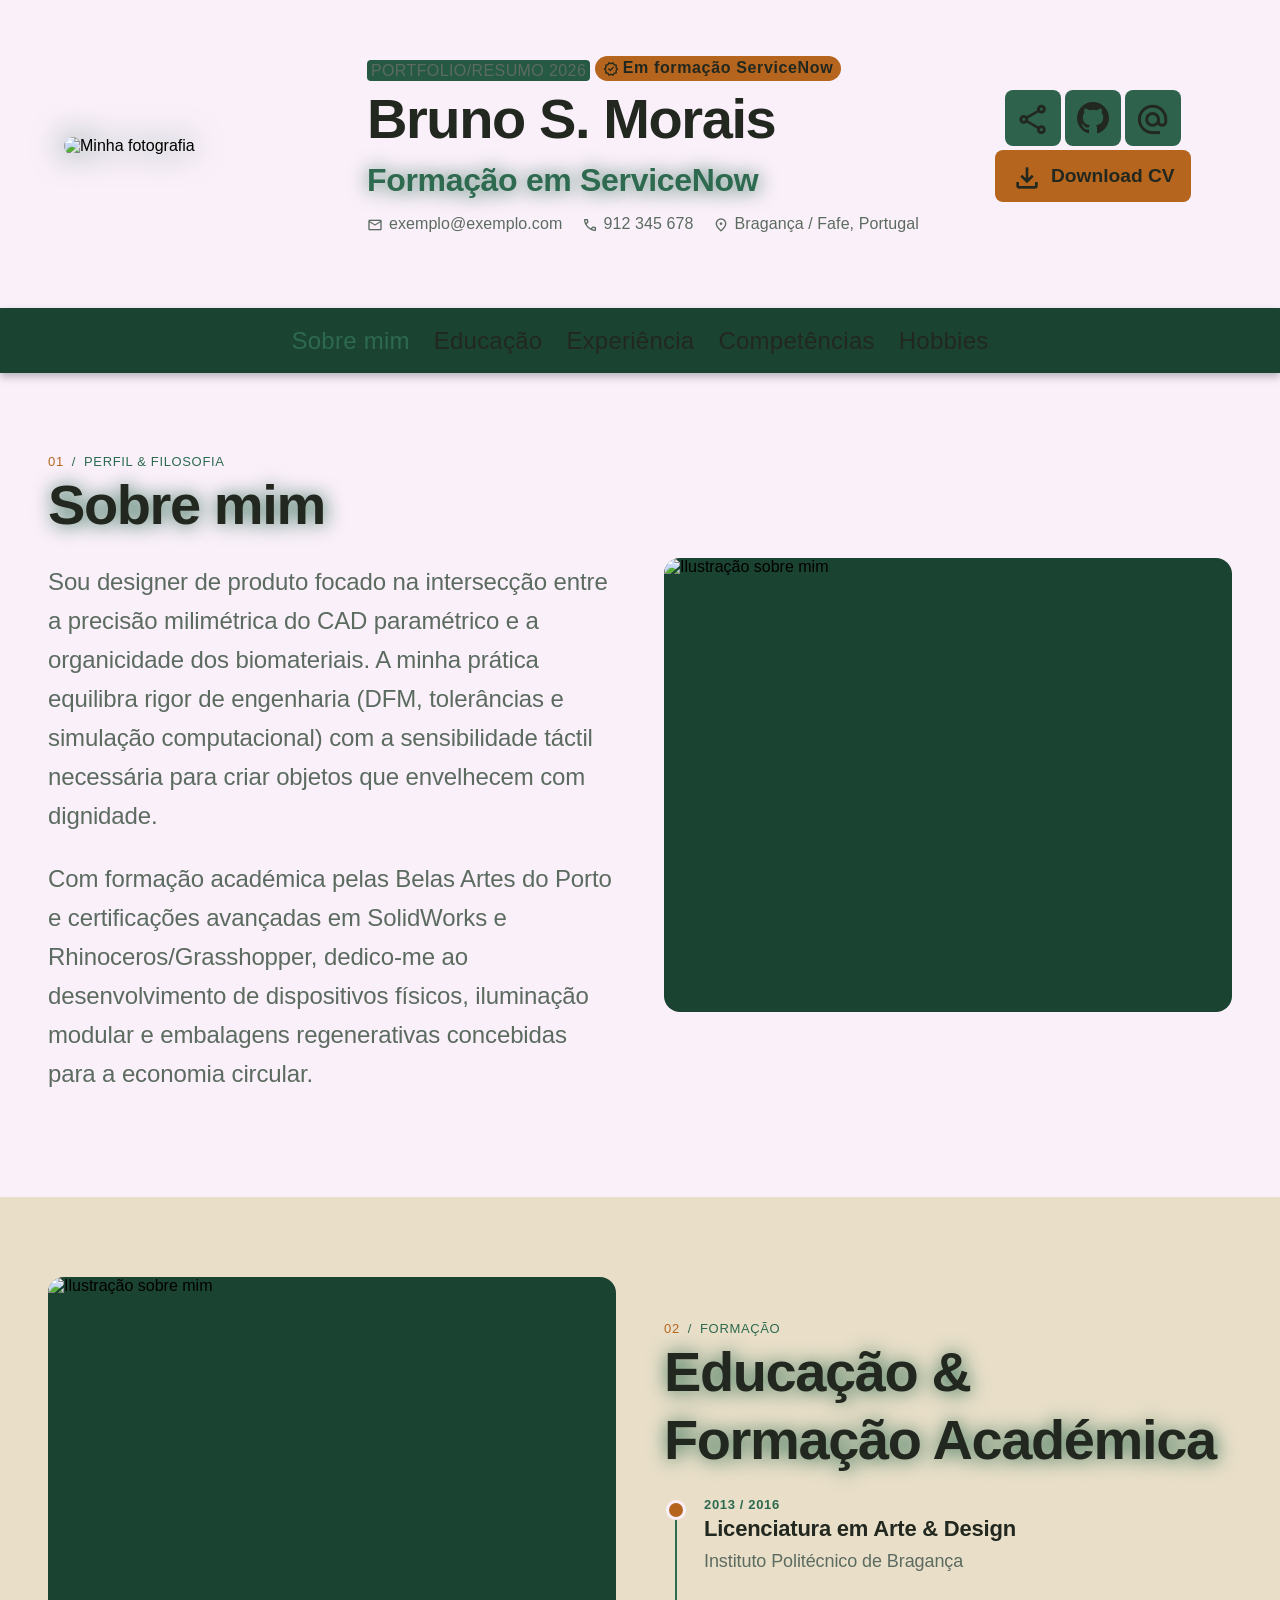
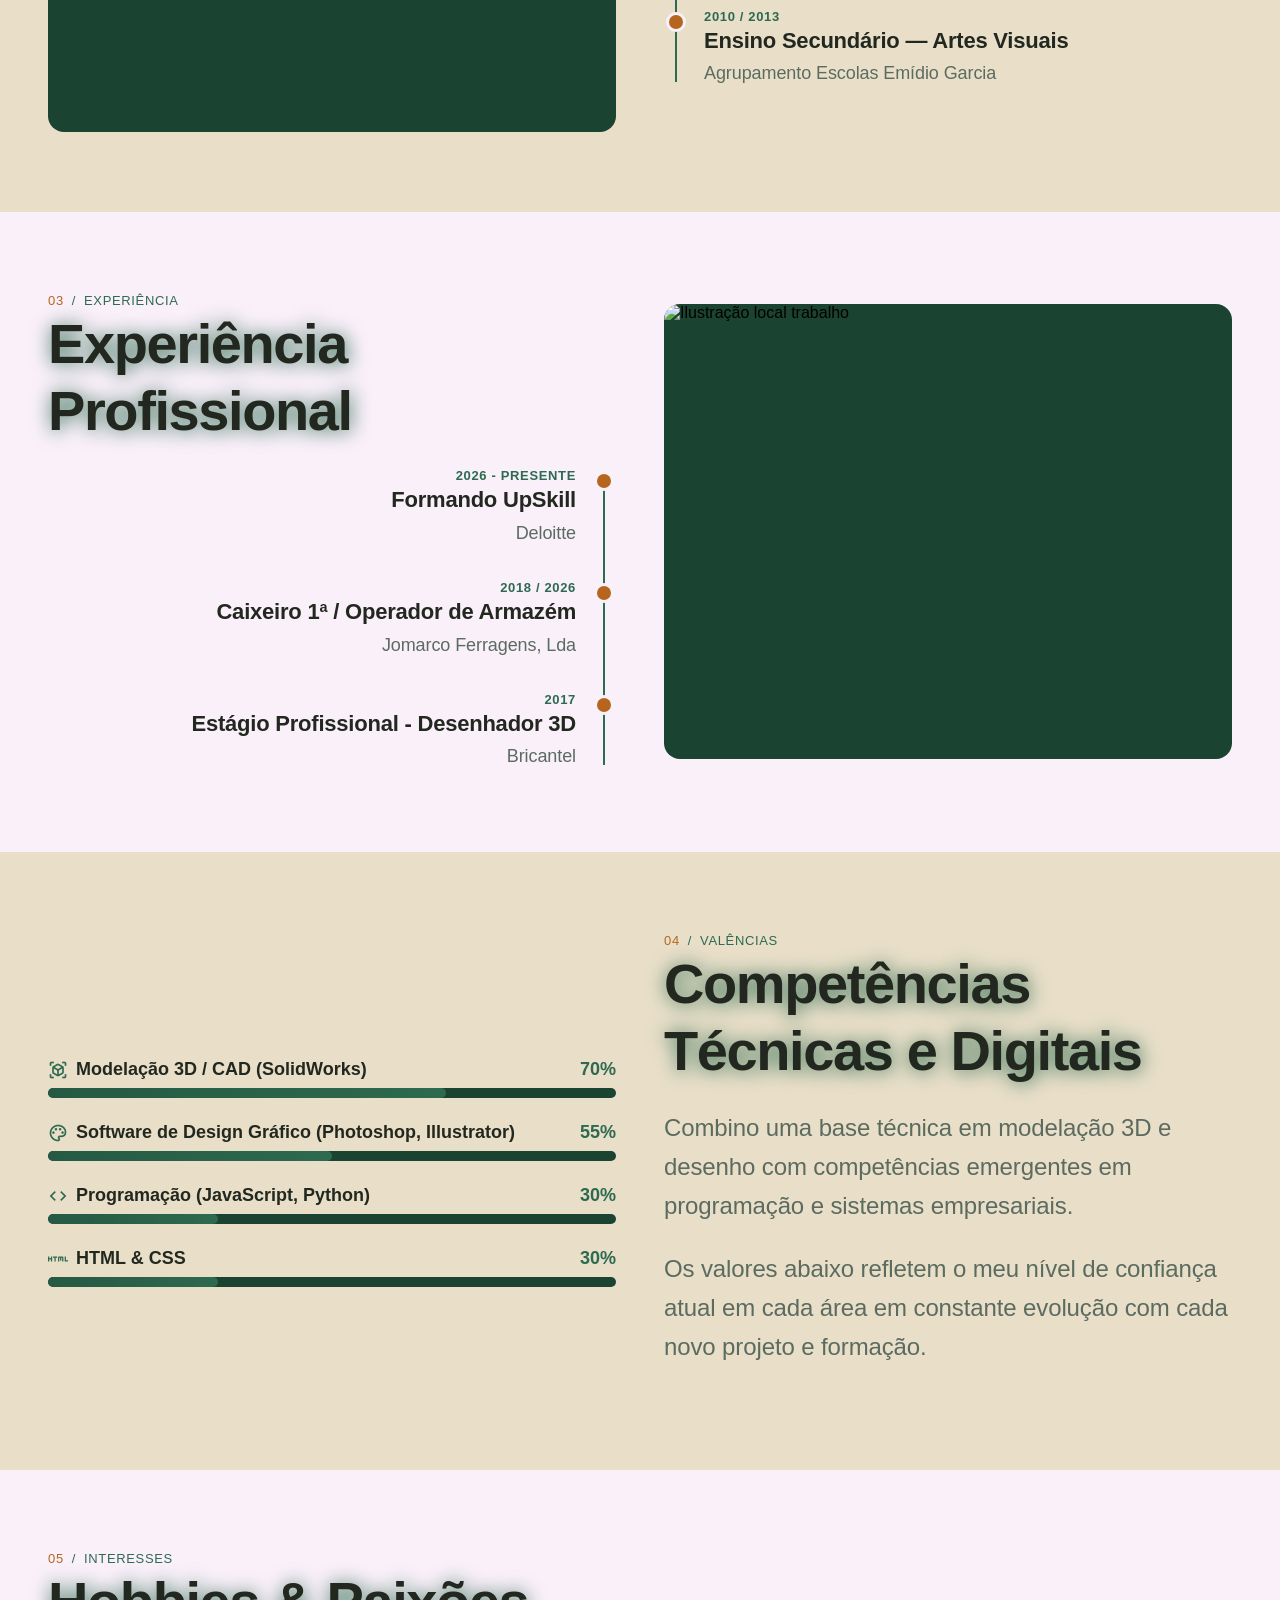
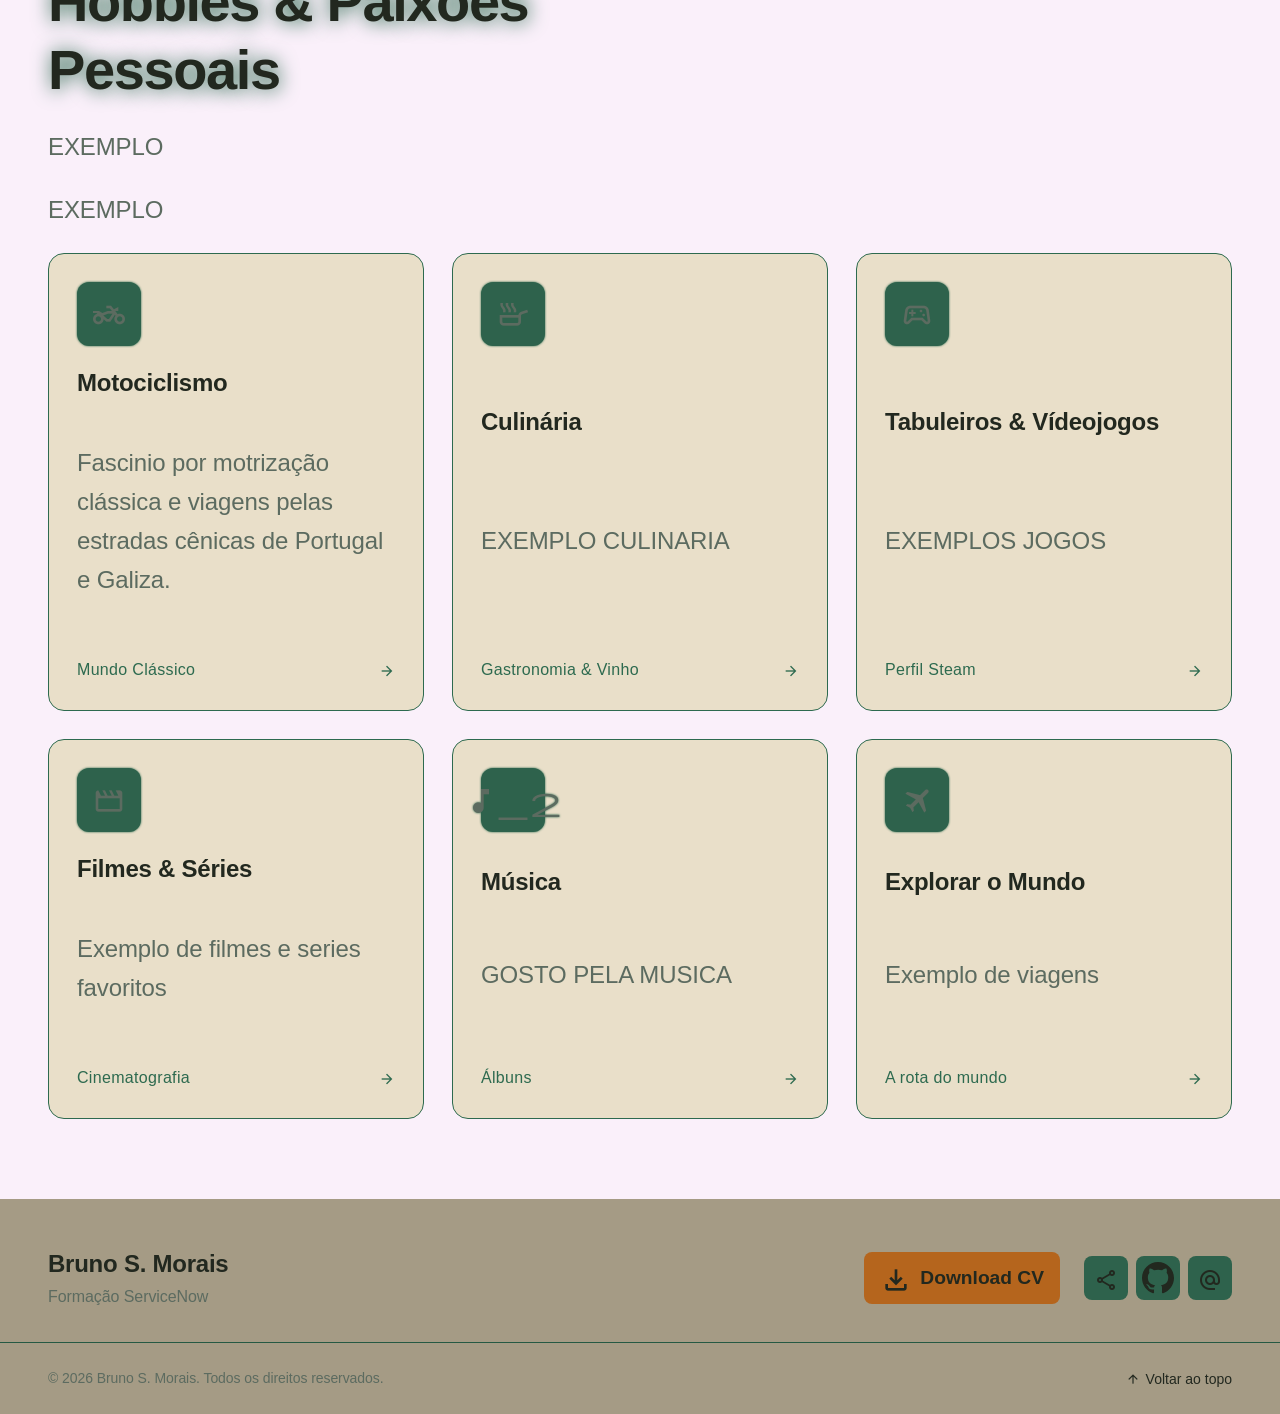
==== commit 3e5b26a9: "feat: Estrutura Footer + Correção bugs" ====
--- a/codigo/index.html
+++ b/codigo/index.html
@@ -6,7 +6,7 @@
     <title>Curriculum</title>
     <link rel="stylesheet" href="style.css">
     <link rel="stylesheet" 
-    href="https://fonts.googleapis.com/css2?family=Material+Symbols+Outlined:opsz,wght,FILL,GRAD@20..48,100..700,0..1,-50..200&icon_names=verified,mail,call,location_on,share,code,alternate_email,download,view_in_ar,palette,html,restaurant,two_wheeler,skillet,sports_esports,arrow_forward" />
+    href="https://fonts.googleapis.com/css2?family=Material+Symbols+Outlined:opsz,wght,FILL,GRAD@20..48,100..700,0..1,-50..200&icon_names=verified,mail,call,location_on,share,code,alternate_email,download,view_in_ar,palette,html,restaurant,two_wheeler,skillet,sports_esports,arrow_forward,close,arrow_upward,movie,music_note_2,travel,hiking" />
 
 </head>
 <body>
@@ -32,7 +32,7 @@
                         <!-- Nome -->
                         <h1 id="titulo_principal">Bruno S. Morais</h1>
                         <!-- Categoria Profissional-->
-                        <h2 id="sub_titulo">Desenhador 3D | Formação em ServiceNow</h2>
+                        <h2 id="sub_titulo">Formação em ServiceNow</h2>
                         <!-- Informação contacto -->
                         <div class="pill-info">
                             <span id="pill">
@@ -79,6 +79,7 @@
         <a aria-label="Hobbies" class="text-nav" href="#hobbies">Hobbies</a>
         </nav>
     </div>
+    <!-- MAIN -->
     <main>
         <div class="conteudo-secao">
             <!-- SEÇÃO 1 - SOBRE MIM -->
@@ -118,7 +119,7 @@
                         <!-- IMAGEM -->
                         <div class="secao-info">
                             <div class="secao-imagem">
-                                <img class="imagem" src="../imagens/formacao.jpeg" alt="Ilustração sobre mim">
+                                <img class="imagem" src="../imagens/educacao_academica.jpeg" alt="Ilustração sobre mim">
                             </div>
                         </div>  
                         <!-- FORMAÇÃO -->
@@ -131,21 +132,68 @@
                             <h2 class="secao-titulo">
                                 Educação & Formação Académica
                             </h2>
+                            <!-- LISTA EM TIMELINE -->
                             <div class="timeline-vertical">
+                                <!-- 1 - Licenciatura -->
                                 <div class="timeline-item">
                                     <div class="timeline-conteudo">
-                                        <span class="timeline-data">2023 — Presente</span>
-                                        <h3 class="timeline-titulo">Licenciatura em Arte & Design</h3>
+                                        <span class="timeline-data">2013 / 2016</span>
+                                        <a class="timeline-link" href="#modal-licenciatura">
+                                            <h3 class="timeline-titulo">Licenciatura em Arte & Design</h3>
+                                        </a>
                                         <p class="timeline-instituicao">Instituto Politécnico de Bragança</p>
                                     </div>
                                 </div>
+                                <!-- Modal: 1 - Licenciatura -->
+                                 <div class="modal-overlay" id="modal-licenciatura">
+                                    <div class="modal-caixa">
+                                        <a href="#!" class="modal-fechar" aria-label="Fechar">
+                                            <span class="icon">close</span>
+                                        </a>
+                                        <div class="secao-info">
+                                            <span class="num num-modal">Período</span>
+                                            <span class="timeline-data">Setembro 2013 - Julho 2016</span>
+                                        </div>
+                                        <div class="secao-imagem">
+                                            <img class="imagem imagem-contida" src="../imagens/escola_ipb_eseb.jpg" alt="ServiceNow & Deloitte">
+                                        </div>
+                                        <h3>Arte & Design</h3>
+                                        <p class="timeline-instituicao">
+                                            EXEMPLO
+                                        </p>
+                                    </div>
+                                 </div>
+
+                                <!-- 2 - Educação -->
                                 <div class="timeline-item">
                                     <div class="timeline-conteudo">
-                                        <span class="timeline-data">Anos anteriores</span>
-                                        <h3 class="timeline-titulo">Ensino Secundário — Artes Visuais</h3>
+                                        <span class="timeline-data">2010 / 2013</span>
+                                        <a class="timeline-link" href="#modal-secundario">
+                                            <h3 class="timeline-titulo">Ensino Secundário — Artes Visuais</h3>
+                                        </a>
                                         <p class="timeline-instituicao">Agrupamento Escolas Emídio Garcia</p>
                                     </div>
                                 </div>
+                                <!-- Modal: 2 - Secundário -->
+                                 <div class="modal-overlay" id="modal-secundario">
+                                    <div class="modal-caixa">
+                                        <a href="#!" class="modal-fechar" aria-label="Fechar">
+                                            <span class="icon">close</span>
+                                        </a>
+                                        <div class="secao-info">
+                                            <span class="num num-modal">Período</span>
+                                            <span class="timeline-data">Setembro 2010 - Julho 2013</span>
+                                        </div>
+                                        <div class="secao-imagem">
+                                            <img class="imagem imagem-contida" src="../imagens/escola_emidio_garcia.png" alt="ServiceNow & Deloitte">
+                                        </div>
+                                        <h3>Artes Visuais</h3>
+                                        <p class="timeline-instituicao">
+                                            EXEMPLO
+                                        </p>
+                                    </div>
+                                 </div>
+
                             </div>                      
                         </div>
                     </div>
@@ -165,34 +213,102 @@
                             <h2 class="secao-titulo">
                                 Experiência Profissional
                             </h2>
+                            <!-- LISTA TIMELINE -->
                             <div class="timeline-vertical timeline-vertical--invertida">
+                                <!-- 1 - SERVICENOW -->
                                 <div class="timeline-item timeline-item--invertida">
                                     <div class="timeline-conteudo">
                                         <span class="timeline-data">2026 - Presente</span>
-                                        <h3 class="timeline-titulo">Formando UpSkill</h3>
+                                            <a class="timeline-link" href="#modal-servicenow">
+                                                <h3 class="timeline-titulo">Formando UpSkill</h3>
+                                            </a>
                                         <p class="timeline-instituicao">Deloitte</p>
                                     </div>
                                 </div>
+                                <!-- MODAL: 1 - SERVICENOW -->
+                                 <div class="modal-overlay" id="modal-servicenow">
+                                    <div class="modal-caixa">
+                                        <a href="#!" class="modal-fechar" aria-label="Fechar">
+                                            <span class="icon">close</span>
+                                        </a>
+                                        <span class="num">Período </span>
+                                        <span class="timeline-data">Julho 2026 - Presente</span>
+                                        <div class="secao-imagem">
+                                            <img class="imagem imagem-contida" src="../imagens/promo-servicenow-deloitte.png" alt="ServiceNow & Deloitte">
+                                        </div>
+                                        <h3>Formando ServiceNow</h3>
+                                        <p class="timeline-instituicao">
+                                            EXEMPLO
+                                        </p>
+                                    </div>
+                                 </div>
+                                 
+                                <!-- 2 - CAIXEIRO -->
                                 <div class="timeline-item timeline-item--invertida">
                                     <div class="timeline-conteudo">
                                         <span class="timeline-data">2018 / 2026</span>
-                                        <h3 class="timeline-titulo">Caixeiro de 1º</h3>
+                                        <a class="timeline-link" href="#modal-caixeiro">
+                                            <h3 class="timeline-titulo">Caixeiro 1ª / Operador de Armazém</h3>
+                                        </a>
                                         <p class="timeline-instituicao">Jomarco Ferragens, Lda</p>
                                     </div>
                                 </div>
+                                <!-- MODAL: 2- CAIXEIRO -->
+                                 <div class="modal-overlay" id="modal-caixeiro">
+                                    <div class="modal-caixa">
+                                        <a href="#!" class="modal-fechar" aria-label="Fechar">
+                                            <span class="icon">close</span>
+                                        </a>
+                                        <div class="secao-info">
+                                            <span class="num num-modal">Período</span>
+                                            <span class="timeline-data">Janeiro 2018 - Julho 2026</span>
+                                        </div>
+                                        <div class="secao-imagem">
+                                            <img class="imagem imagem-contida" src="../imagens/armazem_ferragens.jpeg" alt="Armazém de Ferragens">
+                                        </div>
+                                        <h3>Caixeiro de 1º</h3>
+                                        <p class="timeline-instituicao">
+                                            Atendimento personalizado a clientes profissionais e particulares, com aconselhamento técnico sobre ferramentas e materiais de construção. Responsável pela gestão de stock, reposição de produtos e organização da loja, desenvolvendo competências de comunicação, resolução de problemas e trabalho sob pressão em contacto direto com o público.
+                                        </p>
+                                    </div>
+                                 </div>
+
+                                <!-- 3 - ESTÁGIO -->
                                 <div class="timeline-item timeline-item--invertida">
                                     <div class="timeline-conteudo">
-                                        <span class="timeline-data">Março / Dezembro 2017</span>
-                                        <h3 class="timeline-titulo">Estágio Profissional - Desenhador 3D</h3>
+                                        <span class="timeline-data">2017</span>
+                                        <a class="timeline-link" href="#modal-estagio">
+                                            <h3 class="timeline-titulo">Estágio Profissional - Desenhador 3D</h3>
+                                        </a>
                                         <p class="timeline-instituicao">Bricantel</p>
                                     </div>
                                 </div>
+                                <!-- Modal: 3 - Estágio -->
+                                 <div class="modal-overlay" id="modal-estagio">
+                                    <div class="modal-caixa">
+                                        <a href="#!" class="modal-fechar" aria-label="Fechar">
+                                            <span class="icon">close</span>
+                                        </a>
+                                        <div class="secao-info">
+                                            <span class="num num-modal">Período</span>
+                                            <span class="timeline-data">Março 2017 - Dezembro 2017</span>
+                                        </div>
+                                        <div class="secao-imagem">
+                                            <img class="imagem imagem-contida" src="../imagens/cad_parque.jpeg" alt="ServiceNow & Deloitte">
+                                        </div>
+                                        <h3>Desenhador 3D</h3>
+                                        <p class="timeline-instituicao">
+                                            EXEMPLO
+                                        </p>
+                                    </div>
+                                 </div>
+
                             </div>                                                
                         </div>
-                        <!-- IMAGEM -->
+                        <!-- IMAGEM SEÇÃO-->
                         <div class="secao-info">
                             <div class="secao-imagem">
-                                <img class="imagem" src="../imagens/escritório.jpeg" alt="Ilustração local trabalho">
+                                <img class="imagem" src="../imagens/experiencia_profissional.jpeg" alt="Ilustração local trabalho">
                             </div>
                         </div> 
                     </div>  
@@ -204,7 +320,9 @@
                     <div class="grid-secao">
                         <!-- BARRAS -->
                         <div class="competencias-lista">
-                            <div class="competencia-item">
+
+                            <!-- 1 - MODELAÇÃO 3D -->
+                            <a class="competencia-item" href="#modal-modelacao3d">
                                 <div class="competencia-cabecalho">
                                     <span class="competencia-nome">
                                         <span class="icon">view_in_ar</span>
@@ -215,22 +333,52 @@
                                 <div class="competencia-barra">
                                     <div class="competencia-preenchimento" style="--percentagem: 70%;"></div>
                                 </div>
-                            </div>
-
-                            <div class="competencia-item">
+                            </a>
+                            <!-- Modal: 1 - MODELAÇÃO 3D -->
+                            <div class="modal-overlay" id="modal-modelacao3d">
+                                <div class="modal-caixa">
+                                    <a href="#!" class="modal-fechar" aria-label="Fechar">
+                                        <span class="icon">close</span>
+                                    </a>
+                                    <span class="num num-modal">Nível de confiança</span>
+                                    <span class="timeline-data">70%</span>
+                                    <h3>Modelação 3D / CAD (SolidWorks)</h3>
+                                    <p>
+                                        EXEMPLO — descreve aqui em que contextos usaste SolidWorks (estágio, projetos académicos, tipo de peças/protótipos desenhados), certificações relevantes, e o nível real de autonomia que tens na ferramenta.
+                                    </p>
+                                </div>
+                            </div>
+
+                            <!-- 2 - SOFTWARE -->
+                            <a class="competencia-item" href="#modal-software">
                                 <div class="competencia-cabecalho">
                                     <span class="competencia-nome">
                                         <span class="icon">palette</span>
                                         Software de Design Gráfico (Photoshop, Illustrator)
                                     </span>
-                                    <span class="competencia-percentagem">50%</span>
+                                    <span class="competencia-percentagem">55%</span>
                                 </div>
                                 <div class="competencia-barra">
                                     <div class="competencia-preenchimento" style="--percentagem: 50%;"></div>
                                 </div>
-                            </div>
-
-                            <div class="competencia-item">
+                            </a>
+                            <!-- Modal: 2 - SOFTWARE -->
+                            <div class="modal-overlay" id="modal-software">
+                                <div class="modal-caixa">
+                                    <a href="#!" class="modal-fechar" aria-label="Fechar">
+                                        <span class="icon">close</span>
+                                    </a>
+                                    <span class="num num-modal">Nível de confiança</span>
+                                    <span class="timeline-data">55%</span>
+                                    <h3>Software de Design Gráfico (Photoshop, Illustrator)</h3>
+                                    <p>
+                                        EXEMPLO — descreve aqui em que contextos usaste SolidWorks (estágio, projetos académicos, tipo de peças/protótipos desenhados), certificações relevantes, e o nível real de autonomia que tens na ferramenta.
+                                    </p>
+                                </div>
+                            </div>
+
+                            <!-- 3 - PROGRAMAÇÃO -->
+                            <a class="competencia-item" href="#modal-programacao">
                                 <div class="competencia-cabecalho">
                                     <span class="competencia-nome">
                                         <span class="icon">code</span>
@@ -241,9 +389,24 @@
                                 <div class="competencia-barra">
                                     <div class="competencia-preenchimento" style="--percentagem: 30%;"></div>
                                 </div>
-                            </div>
-
-                            <div class="competencia-item">
+                            </a>
+                            <!-- Modal: 3 - PROGRAMAÇÃO -->
+                            <div class="modal-overlay" id="modal-programacao">
+                                <div class="modal-caixa">
+                                    <a href="#!" class="modal-fechar" aria-label="Fechar">
+                                        <span class="icon">close</span>
+                                    </a>
+                                    <span class="num num-modal">Nível de confiança</span>
+                                    <span class="timeline-data">30%</span>
+                                    <h3>Programação (JavaScript, Python)</h3>
+                                    <p>
+                                        EXEMPLO — descreve aqui em que contextos usaste SolidWorks (estágio, projetos académicos, tipo de peças/protótipos desenhados), certificações relevantes, e o nível real de autonomia que tens na ferramenta.
+                                    </p>
+                                </div>
+                            </div>
+
+
+                            <a class="competencia-item" href="#modal-html">
                                 <div class="competencia-cabecalho">
                                     <span class="competencia-nome">
                                         <span class="icon">html</span>
@@ -254,21 +417,26 @@
                                 <div class="competencia-barra">
                                     <div class="competencia-preenchimento" style="--percentagem: 30%;"></div>
                                 </div>
-                            </div>
-
-                            <div class="competencia-item competencia-item--divertida">
-                                <div class="competencia-cabecalho">
-                                    <span class="competencia-nome">
-                                        <span class="icon">restaurant</span>
-                                        Culinária
-                                    </span>
-                                    <span class="competencia-percentagem">99%</span>
-                                </div>
-                                <div class="competencia-barra">
-                                    <div class="competencia-preenchimento" style="--percentagem: 99%;"></div>
-                                </div>
-                            </div>
+                            </a>
+                            <!-- Modal: 4 - HTML -->
+                            <div class="modal-overlay" id="modal-html">
+                                <div class="modal-caixa">
+                                    <a href="#!" class="modal-fechar" aria-label="Fechar">
+                                        <span class="icon">close</span>
+                                    </a>
+                                    <div class="secao-info">
+                                        <span class="num num-modal">Nível de confiança</span>
+                                        <span class="timeline-data">30%</span>
+                                    </div>
+                                    <h3>HTML & CSS</h3>
+                                    <p>
+                                        EXEMPLO — descreve aqui em que contextos usaste SolidWorks (estágio, projetos académicos, tipo de peças/protótipos desenhados), certificações relevantes, e o nível real de autonomia que tens na ferramenta.
+                                    </p>
+                                </div>
+                            </div>
+
                         </div> 
+
                         <!-- COMPETENCIAS -->
                         <div class="secao-info">
                             <div class="num-secao">
@@ -309,8 +477,8 @@
                     </div>
                     
                     <div class="hobby-lista">
-                        <!-- BOX HOBBY 1 -->
-                        <div class="hobby-item">
+                        <!-- 1 - HOBBY MOTO -->
+                        <a class="hobby-item" href="#modal-moto">
                             <div class="hobby-icon">
                                 <span class="icon">two_wheeler</span>
                             </div>
@@ -324,10 +492,22 @@
                                 <span>Mundo Clássico</span>
                                 <span class="icon">arrow_forward</span>    
                             </div>
-                        </div>   
-
-                        <!-- BOX HOBBY 2 -->
-                        <div class="hobby-item">
+                        </a> 
+                        <!-- 1 MODAL: HOBBY MOTO  --> 
+                         <div class="modal-overlay" id="modal-moto">
+                            <div class="modal-caixa">
+                                <a href="#!" class="modal-fechar" aria-label="Fechar">
+                                    <span class="icon">close</span>
+                                </a>
+                                <h3>Mundo de duas rodas</h3>
+                                <p>
+                                    EXEMPLO — mais detalhe sobre motociclismo clássico, rotas favoritas, modelos que gostas, etc.
+                                </p>
+                            </div>
+                         </div>
+
+                        <!-- 2 HOBBY CULINARIA -->
+                        <a class="hobby-item" href="#modal-culinaria">
                             <div class="hobby-icon">
                                 <span class="icon">skillet</span>
                             </div>
@@ -341,10 +521,22 @@
                                 <span>Gastronomia & Vinho</span>
                                 <span class="icon">arrow_forward</span>    
                             </div>
-                        </div>   
+                        </a> 
+                        <!-- MODAL: 2 HOBBY CULINARIA  --> 
+                         <div class="modal-overlay" id="modal-culinaria">
+                            <div class="modal-caixa">
+                                <a href="#!" class="modal-fechar" aria-label="Fechar">
+                                    <span class="icon">close</span>
+                                </a>
+                                <h3>Saborear sensações</h3>
+                                <p>
+                                    EXEMPLO — mais detalhe sobre culinaria, pratos e estilos favoritos.
+                                </p>
+                            </div>
+                         </div>                          
                     
-                        <!-- BOX HOBBY 3 -->
-                        <div class="hobby-item">
+                        <!-- 3 HOBBY GAMING -->
+                        <a class="hobby-item" href="#modal-gaming">
                             <div class="hobby-icon">
                                 <span class="icon">sports_esports</span>
                             </div>
@@ -358,16 +550,151 @@
                                 <span>Perfil Steam</span>
                                 <span class="icon">arrow_forward</span>    
                             </div>
-                        </div>
-                        
-                        
+                        </a> 
+                        <!-- MODAL: 3 HOBBY GAMING  --> 
+                        <div class="modal-overlay" id="modal-gaming">
+                            <div class="modal-caixa">
+                                <a href="#!" class="modal-fechar" aria-label="Fechar">
+                                    <span class="icon">close</span>
+                                </a>
+                                <h3>Experiência Virtual</h3>
+                                <p>
+                                    EXEMPLO — mais detalhe sobre jogos, consolas, pcs, tabuleiros.
+                                </p>
+                                <a aria-label="Perfil de Steam" href="https://steamcommunity.com/id/pugusenpai/" target="_blank" rel="noopener noreferrer">Perfil Steam</a>
+                            </div>
+                        </div>
+                        <!-- 4 - HOBBY MEDIA -->
+                        <a class="hobby-item" href="#modal-media">
+                            <div class="hobby-icon">
+                                <span class="icon">movie</span>
+                            </div>
+                            <h3>
+                                Filmes & Séries
+                            </h3>
+                            <p>
+                                Exemplo de filmes e series favoritos
+                            </p>
+                            <div class="hobby-footer">
+                                <span>Cinematografia</span>
+                                <span class="icon">arrow_forward</span>    
+                            </div>
+                        </a> 
+                        <!-- 4 MODAL: HOBBY MEDIA  --> 
+                        <div class="modal-overlay" id="modal-media">
+                            <div class="modal-caixa">
+                                <a href="#!" class="modal-fechar" aria-label="Fechar">
+                                    <span class="icon">close</span>
+                                </a>
+                                <h3>Cinematografia</h3>
+                                <p>
+                                    Exemplo de descrição de filmes e series 
+                                </p>
+                            </div>
+                        </div>
+                        <!-- 5 - HOBBY MUSIC -->
+                        <a class="hobby-item" href="#modal-music">
+                            <div class="hobby-icon">
+                                <span class="icon">music_note_2</span>
+                            </div>
+                            <h3>
+                                Música
+                            </h3>
+                            <p>
+                                GOSTO PELA MUSICA
+                            </p>
+                            <div class="hobby-footer">
+                                <span>Álbuns</span>
+                                <span class="icon">arrow_forward</span>    
+                            </div>
+                        </a> 
+                        <!-- 5 MODAL: HOBBY MUSIC  --> 
+                        <div class="modal-overlay" id="modal-music">
+                            <div class="modal-caixa">
+                                <a href="#!" class="modal-fechar" aria-label="Fechar">
+                                    <span class="icon">close</span>
+                                </a>
+                                <h3>Álbusn</h3>
+                                <p>
+                                    Exemplo de descrição de generos de musica
+                                </p>
+                            </div>
+                        </div>
+
+                        <!-- 6 - HOBBY TRAVEL -->
+                        <a class="hobby-item" href="#modal-travel">
+                            <div class="hobby-icon">
+                                <span class="icon">travel</span>
+                            </div>
+                            <h3>
+                                Explorar o Mundo
+                            </h3>
+                            <p>
+                                Exemplo de viagens
+                            </p>
+                            <div class="hobby-footer">
+                                <span>A rota do mundo</span>
+                                <span class="icon">arrow_forward</span>    
+                            </div>
+                        </a> 
+                        <!-- 6 MODAL: HOBBY TRAVEL  --> 
+                        <div class="modal-overlay" id="modal-travel">
+                            <div class="modal-caixa">
+                                <a href="#!" class="modal-fechar" aria-label="Fechar">
+                                    <span class="icon">close</span>
+                                </a>
+                                <h3>A rota do Mundo</h3>
+                                <p>
+                                    Exemplo de locais
+                                </p>
+                            </div>
+                        </div>
                         
                     </div>
                 </div>
             </section>        
         </div>
     </main>
-    <footer>
+    <footer class="footer">
+        <div class="formatacao-secao footer-conteudo">
+            <!-- Seção Esquerda - Informação -->
+            <div class="footer-info">
+                <h3 class="footer-nome">
+                    Bruno S. Morais
+                </h3>
+                <p class="footer-tagline">
+                    Formação ServiceNow
+                </p>
+            </div>
+
+            <!-- Seção Direita - Ações -->
+            <div class="footer-acoes">
+                <a href="../ficheiros/bruno_morais_cv" download="Bruno" class="download_cv" aria-label="Download CV em PDF">
+                    <span class="icon">download</span>Download CV
+                </a>
+                <div class="footer-redes">
+                    <a aria-label="LinkedIn" class="links footer-link" href="https://linkedin.com" target="_blank" rel="noopener noreferrer">
+                        <span class="icon">share</span>
+                    </a>
+                    <a aria-label="Github Repositórios" class="links footer-link" href="https://github.com/Pugu-Senpai?tab=repositories" target="_blank" rel="noopener noreferrer">
+                        <svg width="2rem" height="2rem" viewBox="0 0 16 16" fill="none" xmlns="http://www.w3.org/2000/svg">
+                            <path fill-rule="evenodd" clip-rule="evenodd" d="M8 0C3.58 0 0 3.58 0 8C0 11.54 2.29 14.53 5.47 15.59C5.87 15.66 6.02 15.42 6.02 15.21C6.02 15.02 6.01 14.39 6.01 13.72C4 14.09 3.48 13.23 3.32 12.78C3.23 12.55 2.84 11.84 2.5 11.65C2.22 11.5 1.82 11.13 2.49 11.12C3.12 11.11 3.57 11.7 3.72 11.94C4.44 13.15 5.59 12.81 6.05 12.6C6.12 12.08 6.33 11.73 6.56 11.53C4.78 11.33 2.92 10.64 2.92 7.58C2.92 6.71 3.23 5.99 3.74 5.43C3.66 5.23 3.38 4.41 3.82 3.31C3.82 3.31 4.49 3.1 6.02 4.13C6.66 3.95 7.34 3.86 8.02 3.86C8.7 3.86 9.38 3.95 10.02 4.13C11.55 3.09 12.22 3.31 12.22 3.31C12.66 4.41 12.38 5.23 12.3 5.43C12.81 5.99 13.12 6.7 13.12 7.58C13.12 10.65 11.25 11.33 9.47 11.53C9.76 11.78 10.01 12.26 10.01 13.01C10.01 14.08 10 14.94 10 15.21C10 15.42 10.15 15.67 10.55 15.59C13.71 14.53 16 11.53 16 8C16 3.58 12.42 0 8 0Z" fill="currentColor"/>
+                        </svg>
+                    </a>
+                    <a aria-label="Enviar e-mail" class="links footer-link" href="mailto:exemplo@exemplo.com" target="_blank" rel="noopener noreferrer">
+                        <span class="icon">alternate_email</span>
+                    </a>
+                </div>
+            </div>
+        </div>
+
+        <div class="formatacao-secao footer-rodape">
+            <p class="footer-copyright">© 2026 Bruno S. Morais. Todos os direitos reservados.</p>
+            <a href="#" class="footer-topo" aria-label="Voltar ao topo">
+                <span class="icon">arrow_upward</span>
+                Voltar ao topo
+            </a>
+        </div>
 
     </footer>
     <script src="script.js"></script>
--- a/codigo/style.css
+++ b/codigo/style.css
@@ -1,6 +1,7 @@
 :root {
     --fundo: #faf0fa;
     --superficie: #E9DFC9;
+    --rodape: #a59b85;
     --verde-primario: #1B4332;
     --verde-secundario: #255943;
     --verde-terciario: #2D6A4F;
@@ -33,6 +34,7 @@
 }
 
 /*=====================| HEADER |=====================*/
+/* #region Header */
 .header {
     padding-bottom: 1.75rem;
 }
@@ -100,6 +102,7 @@
     padding-left: 0.25rem;
     padding-right: 0.25rem;
 }
+
 .certificado {
     display: inline-flex;
     align-items: center;
@@ -117,6 +120,7 @@
     color: var(--texto);
 }
 
+/* Simbolos e Icons */
 .icon {
     font-family: "Material Symbols Outlined";
     font-variation-settings: 'FILL' 0, 'wght' 400, 'GRAD' 0, 'opsz' 24;
@@ -134,7 +138,7 @@
     top: 0.05em;
 } 
 
-/* Nome */
+/* TITULOS */
 h1 {
     font-size: clamp(2.25rem, 9vw, 3.5rem);
     font-weight: bolder;
@@ -143,7 +147,8 @@
     letter-spacing: -0.025em;
     margin: 0;
 }
-/* Categoria Profissional */
+
+/* SUB-TITULOS */
 h2 {
     font-size: 2rem;
     font-weight: bold;
@@ -155,6 +160,7 @@
     text-shadow: 0.0625rem 0.0625rem 1.2rem var(--verde-terciario);
 }
 
+/* TEXTO REALÇADO */
 h3 {
     font-size: 1.5rem;
     font-weight: 600;
@@ -162,7 +168,8 @@
     line-height: 1.4;
     letter-spacing: -0.01em;
 }
-/* Informação contacto */
+
+/* Informação/contactos */
 .pill-info {
     display: flex;
     flex-wrap: wrap;
@@ -176,14 +183,19 @@
     font-weight: 400;
 }
 
+/* ID Informação/COntactos */
 #pill {
     display: inline-flex;
     align-items: center;
     gap: 0.375rem;
     color: var(--texto-suave);
 }
-
-/*BOTÕES*/
+/* #endregion */
+
+/*==================| BOTÕES LINKS |==================*/
+/* #region LINKS */
+
+/* Botão */
 .botoes {
     display: flex;
     flex-wrap: wrap;
@@ -191,10 +203,14 @@
     justify-content: center;
     gap: 0.25rem;
 }
+
+/* remover underline */
 a {
     color: inherit;
     text-decoration: inherit;
-}
+    transition: color 0.2s ease;
+}
+/* effeitos botão */
 a:link {
     color: var(--texto);
 }
@@ -208,7 +224,6 @@
     color: var(--acento-suave);
     transform: scale(0.9)
 }
-
 .links {
     display: flex;
     height: 3.5rem;
@@ -220,7 +235,12 @@
     font-size: 2.2rem;
     text-decoration: none;
 }
-
+/* #endregion */
+
+/*=================| BOTÃO DOWNLOAD |=================*/
+/* #region DONWLOAD */
+
+/* DEfinição botão download */
 .download_cv {
     display: inline-flex;
     align-items: center;
@@ -233,12 +253,15 @@
     padding-right: 1rem;
     font-weight: bold;
     font-size: 1.2rem;
-}
+    transition: color 0.2s ease;
+}
+/* Icon download */
 .download_cv .icon {
     align-items: center;
     font-size: 2rem;
-    text-decoration: none;    
-}
+    text-decoration: none;   
+}
+/* Efeitos botão download */
 a.download_cv:link {
     color: var(--texto-acento);
 }
@@ -252,8 +275,12 @@
     filter: drop-shadow(0 0 0.3125rem var(--acento-suave));
     transform: translateY(0.2rem)
 }
-
-/* BARRA DE NAVEGAÇÃO */
+/* #endregion */
+
+/*===============| BARRA DE NAVEGAÇÃO |===============*/
+/* #region NAV */
+
+/* Efeito stick no topo */
 .navigation {
     position: sticky;
     top: 0;
@@ -263,6 +290,7 @@
     box-shadow: 0 0.25rem 0.5rem rgba(0, 0, 0, 0.25);
 }
 
+/* Definição nav */
 .nav {
     display: flex;
     flex-direction: column;
@@ -273,7 +301,7 @@
     height: auto;
     padding: 0.6rem;
 }
-
+/* Texto navegação */
 .text-nav {
     align-items: center;
     font-size: 1.5rem;
@@ -286,21 +314,27 @@
     padding-left: 0.75rem;
     padding-right: 0.75rem;
 }
-
 a.text-nav.ativo {
     color: var(--verde-terciario);
     font-weight: 400;
 }
-
-/* MAIN */
+/* #endregion */
+
+
+
+/*======================| MAIN |======================*/
+/* #region MAIN */
+
 main {
     width: 100%;
 }
+
 .conteudo-secao{
     display: flex;
     flex-direction: column;
     width: 100%;
 }
+
 .secao {
     display: flex;
     flex-direction: column;
@@ -311,21 +345,25 @@
     padding-bottom: 5rem;
     background-color: var(--fundo);
 }
+
 .secao--invertida {
     background-color: var(--superficie);
 }
+
 .formatacao-secao {
     margin-left: auto;
     margin-right: auto;
     padding-left: 3rem;
     padding-right: 3rem;
 }
+
 .grid-secao {
     display: grid;
     align-items: center;
     gap: 3rem;
     grid-template-columns: minmax(0, 1fr);
 }
+
 .secao-info {
     grid-column: span 1;
 }
@@ -340,9 +378,12 @@
     letter-spacing: 0.05em;
     color: var(--verde-terciario);
 }
+
 .num {
     color: var(--acento);
-}
+    text-transform: uppercase;
+}
+
 .secao-titulo {
     margin: 0;
     font-size: clamp(2rem, 8vw, 3.5rem);
@@ -351,6 +392,7 @@
     color: var(--texto);
     letter-spacing: -0.025em;
 }
+
 p {
     display: block;
     margin: 0;
@@ -365,15 +407,15 @@
     line-height: 1.625;
     color: var(--texto-suave);
 }
+
 .secao-imagem {
     position: relative;
     aspect-ratio: 4 / 3;
     overflow: hidden;
     border-radius: 1rem;
-    border-width: 0.25rem;
-    border-color: var(--verde-terciario);
     background-color: var(--verde-primario);
 }
+
 .imagem {
     display: block;
     max-width: 100%;
@@ -382,7 +424,9 @@
     object-fit: cover;
     object-position: center;
 }
-/* =============  TIMELINE  =============*/
+/* #endregion */
+
+/*====================| TIMELINE |====================*/
 /* #region TIMELINE */
 /* -- versão esquerda -- */
 .timeline-vertical {
@@ -493,7 +537,7 @@
 }
 /* #endregion */
 
-/* =======  BARRAS COMPETENCIAS  ========*/
+/*==============| BARRAS COMPETENCIAS  |==============*/
 /* #region COMPETENCIAS */
 .competencias-lista {
     display: flex;
@@ -557,9 +601,22 @@
 .competencia-item--divertida .competencia-preenchimento {
     background: linear-gradient(90deg, var(--acento), var(--acento-suave));
 }
-/* #endregion */
-
-/* ===========  GRID HOBBIES  ===========*/
+
+.competencia-item {
+    display: block;
+    text-decoration: none;
+}
+
+.competencia-item:hover .competencia-nome {
+    color: var(--acento);
+}
+
+.competencia-item:active {
+    transform: none;
+}
+/* #endregion */
+
+/*==================| GRID HOBBIES |==================*/
 /* #region HOBBIES */
 .hobby-lista {
     display: grid;
@@ -578,6 +635,7 @@
     background-color: var(--superficie);
     padding: 1.75rem;
     gap: 1.25rem;
+    transition: color 0.2s ease;
 }
 
 .hobby-icon {
@@ -590,47 +648,237 @@
     filter: drop-shadow(0 0 0.08rem var(--verde-terciario));
     border-color: var(--verde-terciario);
     background-color: var(--icon-fundo);
+    transition: color 0.2s ease;
 }
 
 .hobby-icon .icon {
     align-items: center;
     font-size: 2rem;
     color: var(--texto-suave);
+    transition: color 0.2s ease;
 }
 
 .hobby-footer {
     display: flex;
     margin-top: 1rem;
     align-items: center;
+    justify-content: space-between;
     font-size: 1rem;
     line-height: 1.4;
     letter-spacing: 0.02em;
     font-weight: 400;
     color: var(--verde-terciario);
-}
-
-.hobby-footer:link {
-    color: var(--acento);
-}
-.hobby-footer:active {
-     color: var(--acento);
-}
+    transition: color 0.2s ease;
+}
+
 .hobby-item:hover {
     .hobby-icon {
-    background-color: var(--acento);       
+        transform: scale(1.15);
     }
     .hobby-footer {
         color: var(--acento);
     }
-}
-
-/* #endregion */
-
-/* Modo escuro */
+    .hobby-footer .icon {
+        
+    }
+}
+.hobby-item:active {
+    transform: scale(0.99);
+}
+
+/* #endregion */
+
+/*=====================| MODAL |======================*/
+/* #region MODAL */
+
+/*==================| EXPERIENCIA |===================*/
+/* #region EXPERIENCIA */
+.timeline-link {
+    text-decoration: none;
+    display: inline-block;
+}
+.timeline-link .timeline-titulo {
+    transition: color 0.2s ease;
+}
+.timeline-link:hover .timeline-titulo {
+    color: var(--acento);
+}
+.timeline-link:active {
+    transform: scale(0.99);
+}
+
+.modal-overlay {
+    position: fixed;
+    inset: 0;
+    display: flex;
+    align-items: center;
+    justify-content: center;
+    padding: 1.5rem;
+    background-color: rgba(0, 0, 0, 0.6);
+    opacity: 0;
+    visibility: hidden;
+    pointer-events: none;
+    transition: opacity 0.25s ease, visibility 0.25s ease;
+    z-index: 100;
+}
+
+.modal-overlay:target {
+    opacity: 1;
+    visibility: visible;
+    pointer-events: auto;
+}
+
+.modal-caixa {
+    display: flex;
+    flex-direction: column;
+    gap: 1rem;
+    position: relative;
+    width: 100%;
+    max-width: 50rem;
+    max-height: 80vh;
+    overflow-y: auto;
+    background-color: var(--fundo);
+    border-radius: 1rem;
+    padding: 2.5rem 2rem 2rem;
+    transform: scale(0.95);
+    transition: transform 0.25s ease;
+}
+
+.modal-overlay:target .modal-caixa {
+    transform: scale(1);
+}
+
+.modal-caixa h3 {
+    margin-top: 0.5rem;
+}
+
+.modal-caixa .timeline-instituicao {
+    color: var(--texto-suave);
+    font-size: 1.125rem;
+}
+
+.modal-caixa p {
+    font-size: 1.125rem;
+}
+
+.modal-fechar {
+    position: absolute;
+    top: 1rem;
+    right: 1rem;
+    display: flex;
+    align-items: center;
+    justify-content: center;
+    width: 2.25rem;
+    height: 2.25rem;
+    border-radius: 50%;
+    background-color: var(--superficie);
+    color: var(--texto);
+}
+
+.imagem-contida {
+    object-fit: cover;
+    padding: 0.5rem;
+}
+.num-modal {
+    font-size: 0.8rem;
+    padding-right: 0.5rem;
+}
+
+
+/* #endregion */
+
+/* #endregion */
+
+
+/*=====================| FOOTER |=====================*/
+/* #region FOOTER */
+.footer {
+    background-color: var(--rodape);
+    padding-top: 3rem;
+    padding-bottom: 1.5rem;
+}
+
+.footer-conteudo {
+    display: flex;
+    flex-direction: column;
+    gap: 2rem;
+    padding-bottom: 2rem;
+    border-width: 0 0 1px 0;
+    border-color: var(--verde-secundario);
+}
+
+.footer-info {
+    display: flex;
+    flex-direction: column;
+    gap: 0.25rem;
+}
+
+.footer-nome {
+    color: var(--texto);
+}
+
+.footer-tagline {
+    margin: 0;
+    font-size: 1rem;
+    color: var(--texto-suave);
+}
+
+.footer-acoes {
+    display: flex;
+    flex-direction: column;
+    align-items: flex-start;
+    gap: 1.25rem;
+}
+
+.footer-redes {
+    display: flex;
+    gap: 0.5rem;
+}
+
+.footer-link {
+    height: 2.75rem;
+    width: 2.75rem;
+    font-size: 1.5rem;
+}
+
+.footer-rodape {
+    display: flex;
+    flex-direction: column;
+    align-items: center;
+    gap: 1rem;
+    padding-top: 1.5rem;
+    text-align: center;
+}
+
+.footer-copyright {
+    margin: 0;
+    font-size: 0.875rem;
+    color: var(--texto-suave);
+}
+
+.footer-topo {
+    display: inline-flex;
+    align-items: center;
+    gap: 0.375rem;
+    font-size: 0.875rem;
+    font-weight: 500;
+    color: var(--texto-suave);
+}
+
+.footer-topo:hover {
+    color: var(--acento);
+}
+
+/* #endregion */
+
+
+/*==================| MODO ESCURO |===================*/
+/* #region MODO ESCURO */
 @media (prefers-color-scheme: dark) {
     :root {
         --fundo: #10201A;
         --superficie: #1B2E22;
+        --rodape: #091612;
         --verde-primario: #14261D;
         --verde-secundario: #101d17;
         --verde-terciario: #2b9161;
@@ -667,8 +915,10 @@
         filter: drop-shadow(0 0 0.3125rem var(--acento-suave));
     }
 }
-
-/* display maior que 768px */
+/* #endregion */
+
+/*================| DISPLAY > 768px |=================*/
+/* #region DISPLAY 768px */
 @media (min-width: 768px) {
     
     .top-retrato-info {
@@ -713,4 +963,21 @@
     .hobby-lista {
         grid-template-columns: repeat(3, minmax(0, 1fr));
     }
-}+
+    /* FOOTER */
+    .footer-conteudo {
+        flex-direction: row;
+        justify-content: space-between;
+        align-items: center;
+    }
+    .footer-acoes {
+        flex-direction: row;
+        align-items: center;
+        gap: 1.5rem;
+    }
+    .footer-rodape {
+        flex-direction: row;
+        justify-content: space-between;
+    }
+}
+/* #endregion */
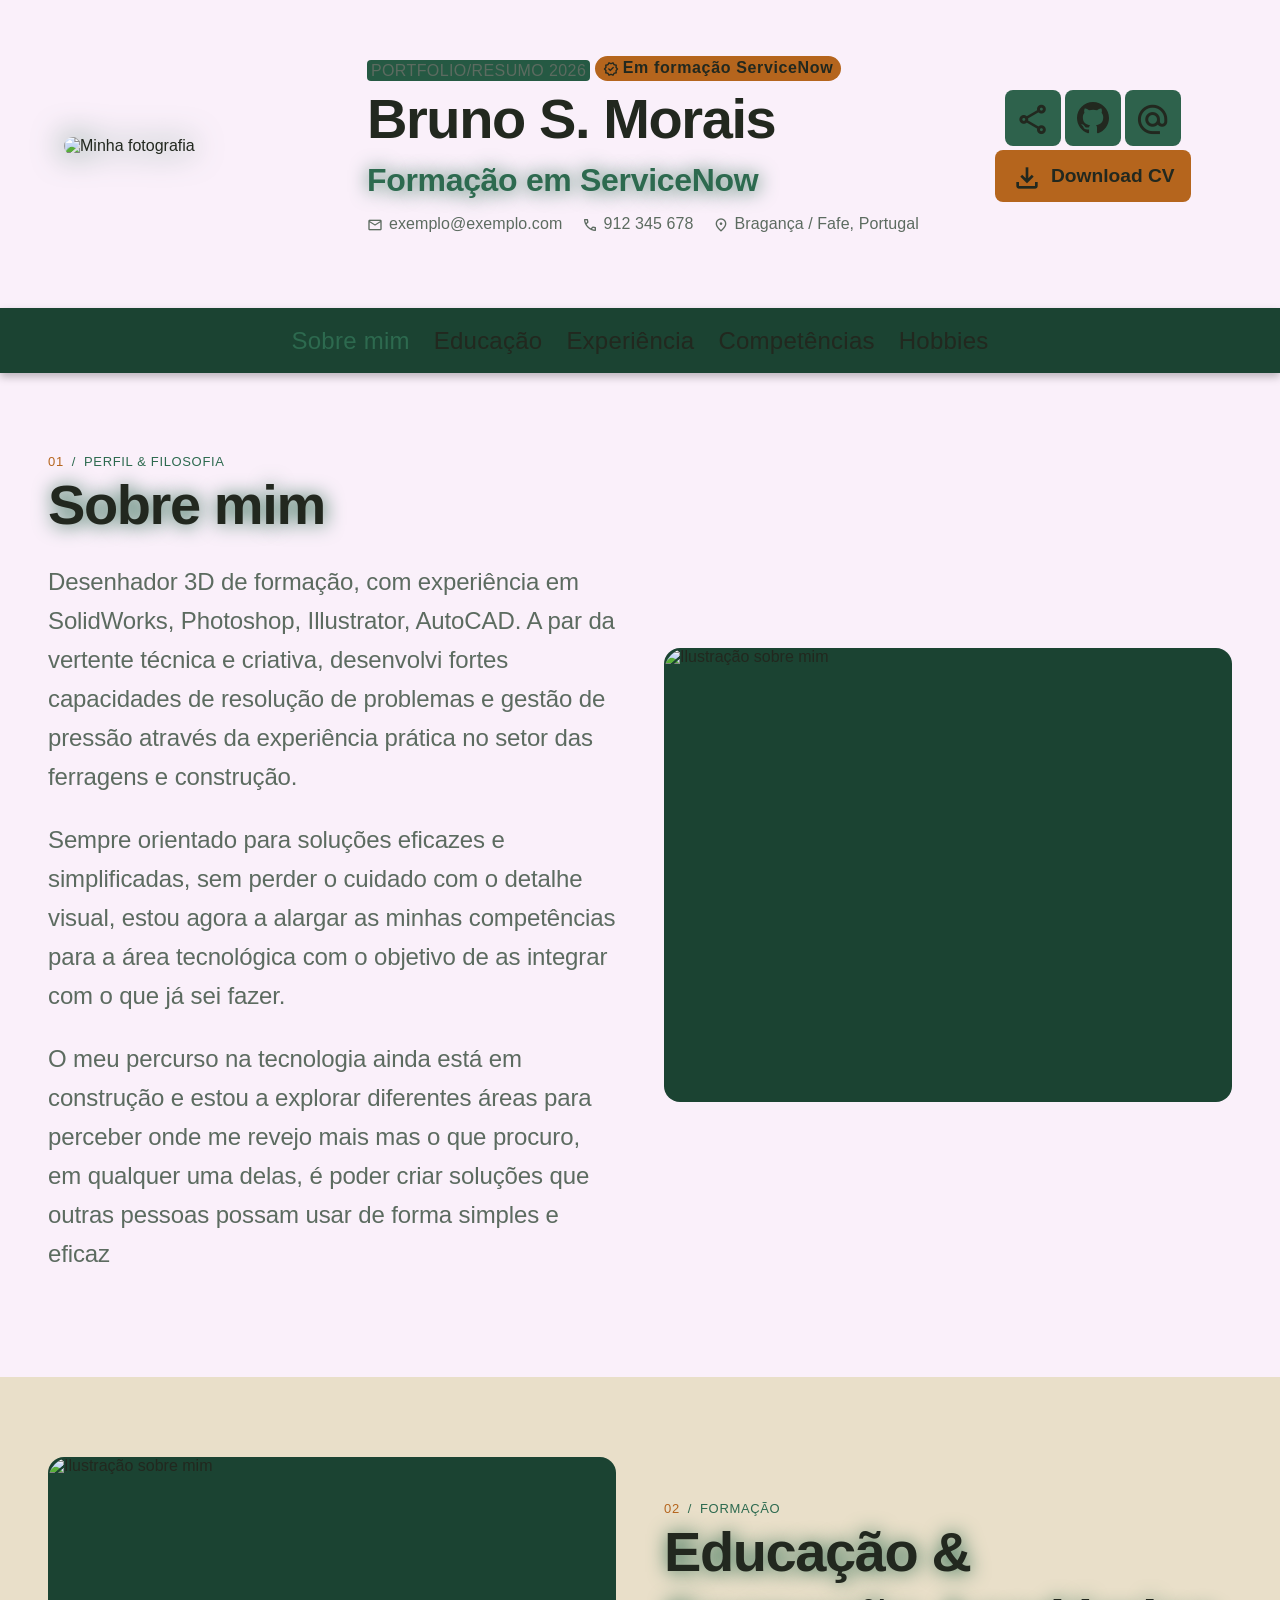
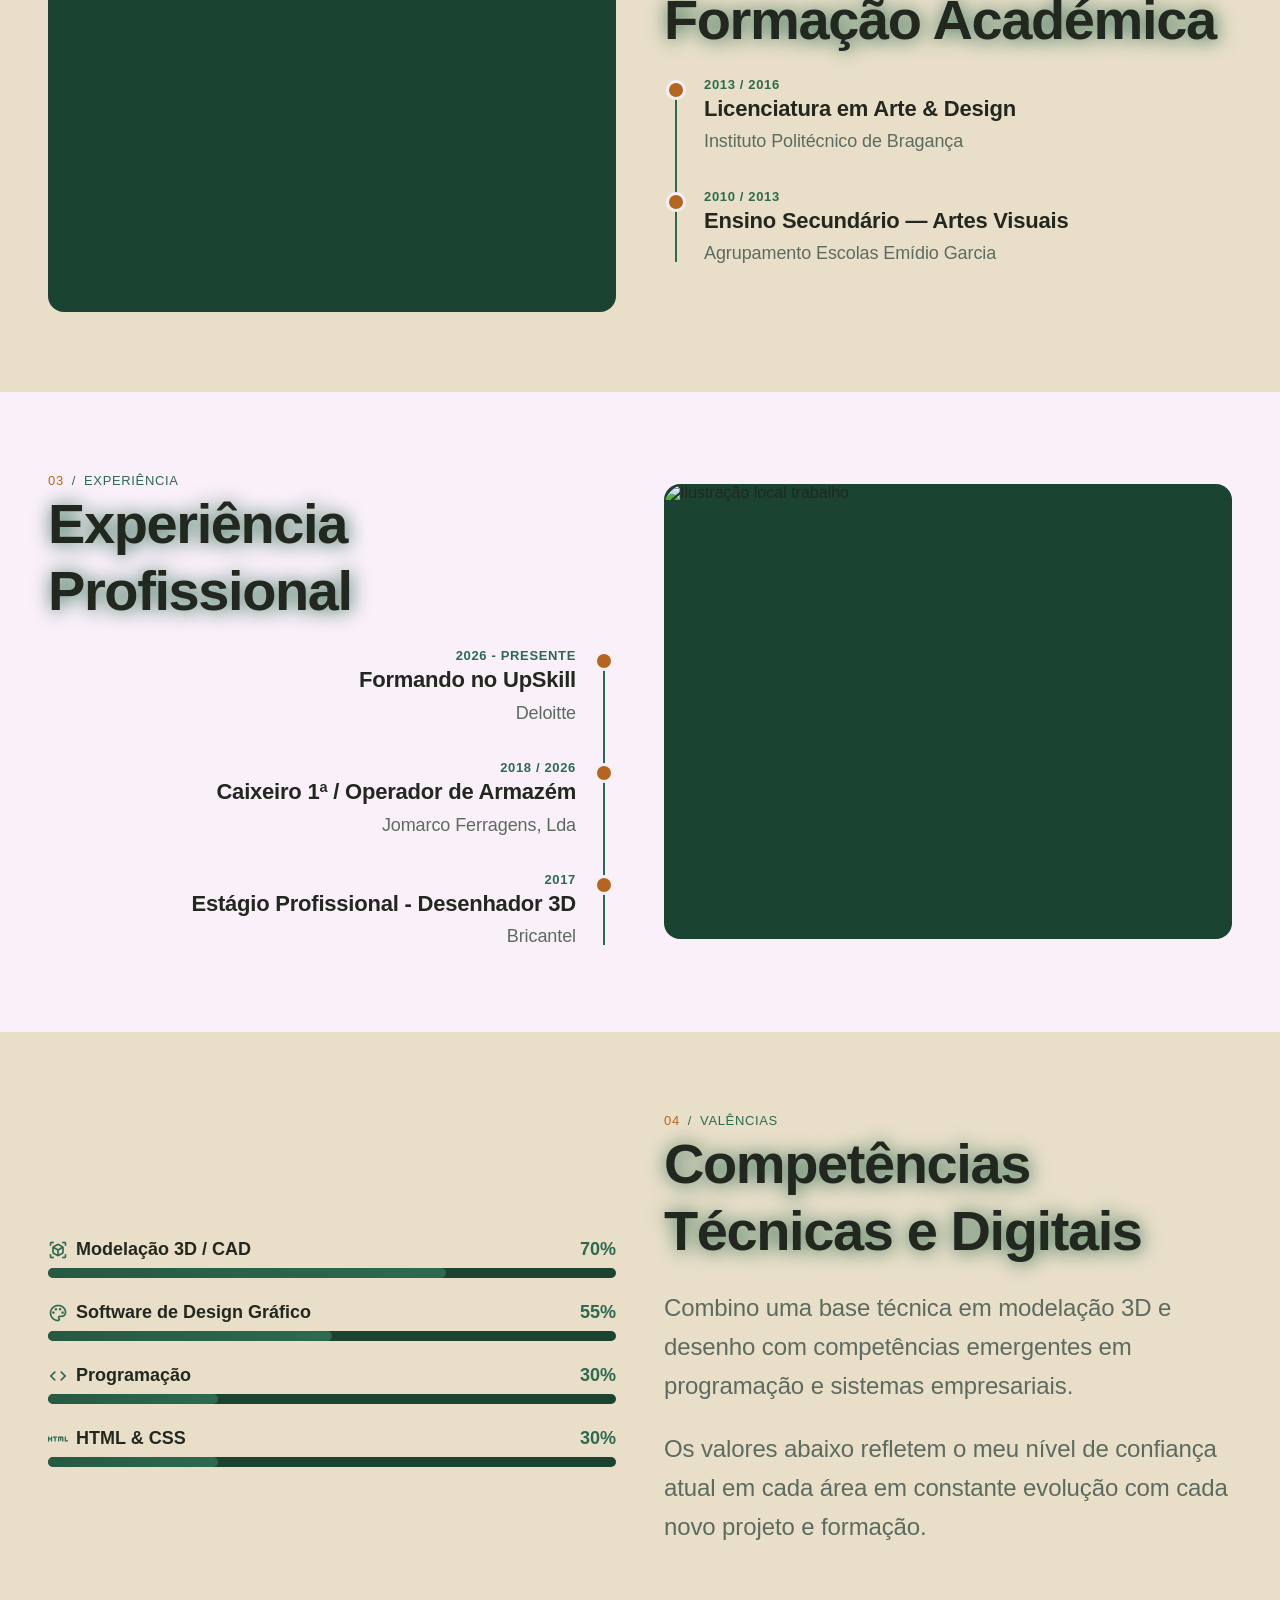
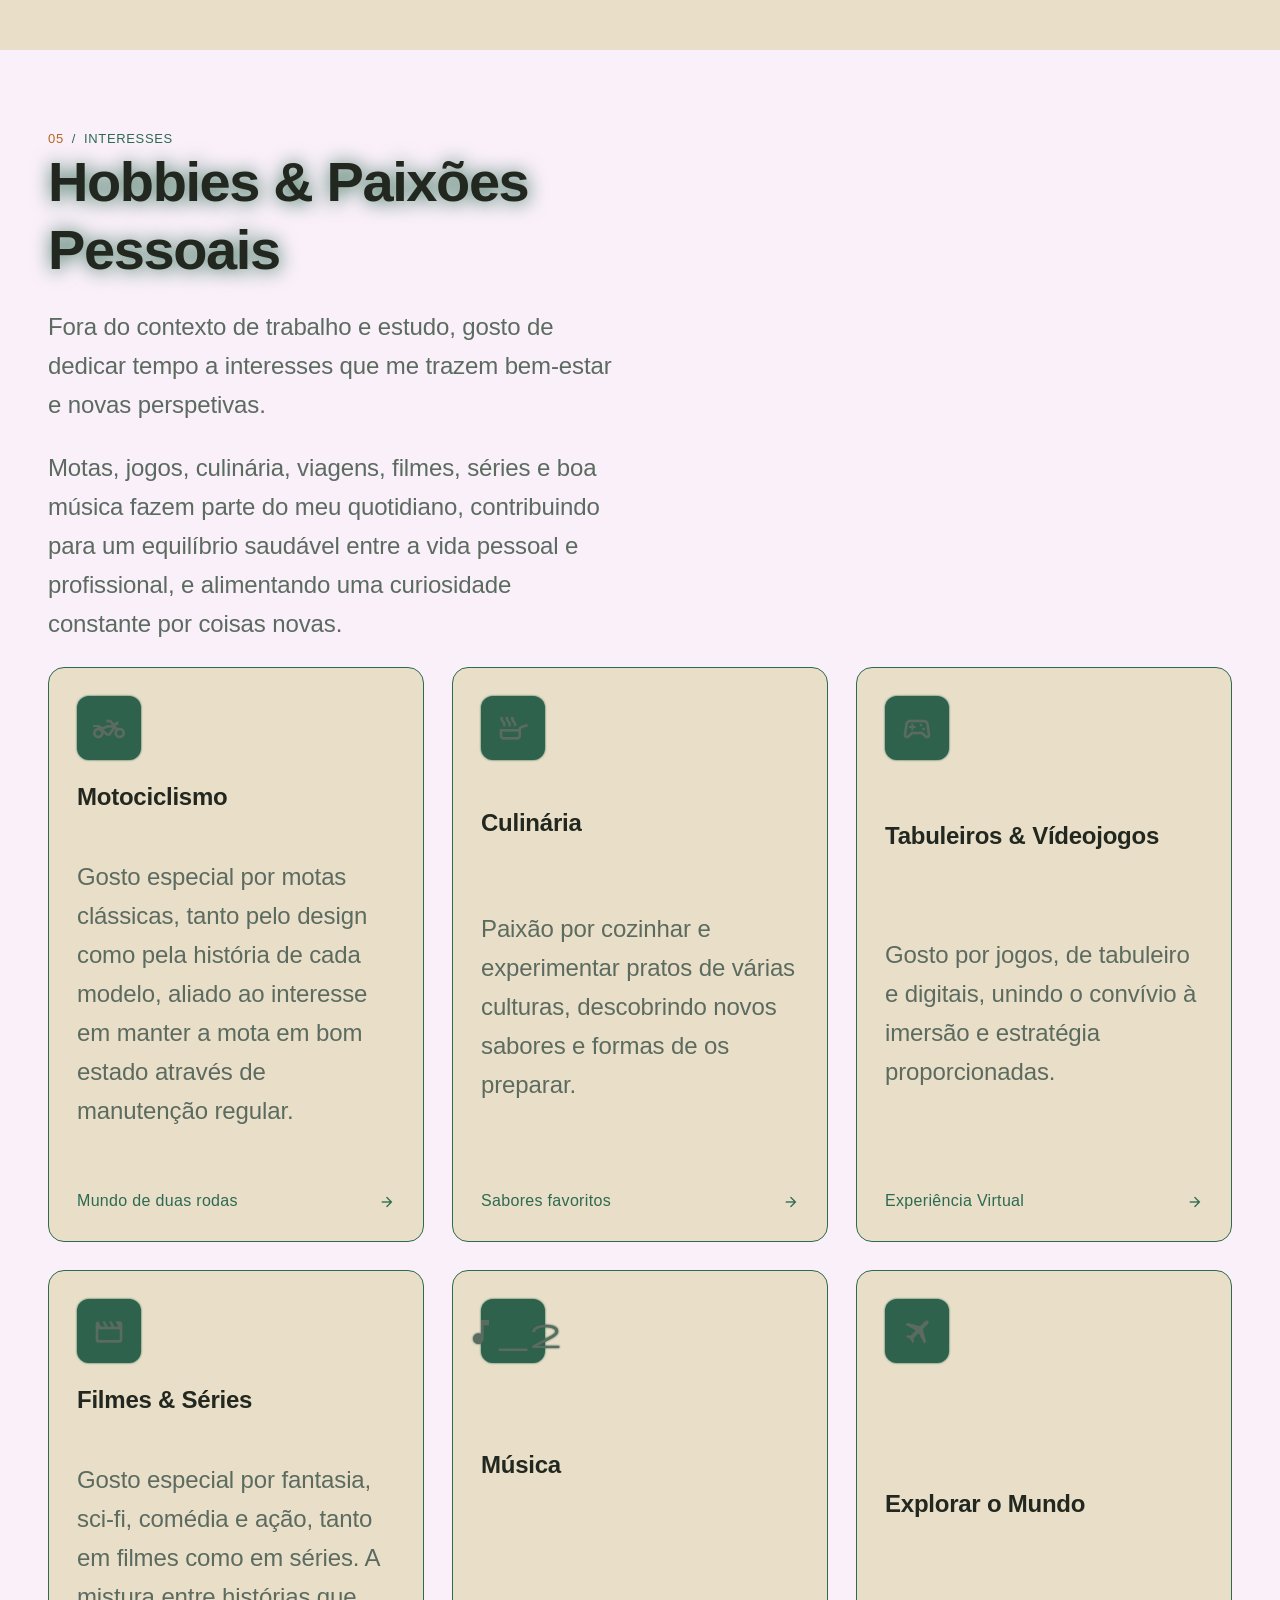
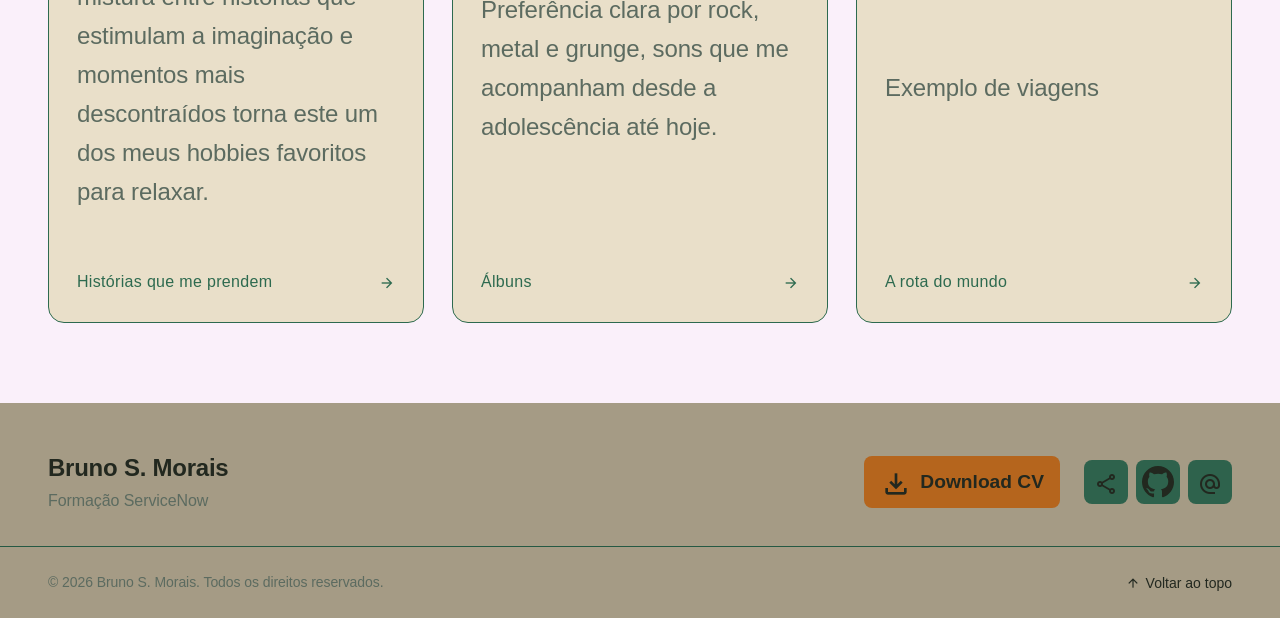
==== commit 75752c30: "feat: Adição conteudo e correção de bugs" ====
--- a/codigo/index.html
+++ b/codigo/index.html
@@ -7,11 +7,11 @@
     <link rel="stylesheet" href="style.css">
     <link rel="stylesheet" 
     href="https://fonts.googleapis.com/css2?family=Material+Symbols+Outlined:opsz,wght,FILL,GRAD@20..48,100..700,0..1,-50..200&icon_names=verified,mail,call,location_on,share,code,alternate_email,download,view_in_ar,palette,html,restaurant,two_wheeler,skillet,sports_esports,arrow_forward,close,arrow_upward,movie,music_note_2,travel,hiking" />
-
+    <script src="script.js" defer></script>
 </head>
 <body>
     <!--     HEADER -->
-    <header class="header">
+    <header class="base-header">
         <!-- Cartão com toda informação + Navegação-->
         <div class="cartao-perfil">
             <!-- Topo Retrato + Informação -->
@@ -82,6 +82,7 @@
     <!-- MAIN -->
     <main>
         <div class="conteudo-secao">
+
             <!-- SEÇÃO 1 - SOBRE MIM -->
             <section id="sobre-mim" class="secao">
                 <div class="formatacao-secao">
@@ -97,10 +98,19 @@
                                 Sobre mim
                             </h2>
                             <p>
-                                Sou designer de produto focado na intersecção entre a precisão milimétrica do CAD paramétrico e a organicidade dos biomateriais. A minha prática equilibra rigor de engenharia (DFM, tolerâncias e simulação computacional) com a sensibilidade táctil necessária para criar objetos que envelhecem com dignidade.
+                                Desenhador 3D de formação, com experiência em SolidWorks, Photoshop, Illustrator, AutoCAD. 
+                                A par da vertente técnica e criativa, desenvolvi fortes capacidades de resolução de 
+                                problemas e gestão de pressão através da experiência prática no setor das ferragens e construção.
                             </p>
                             <p>
-                                Com formação académica pelas Belas Artes do Porto e certificações avançadas em SolidWorks e Rhinoceros/Grasshopper, dedico-me ao desenvolvimento de dispositivos físicos, iluminação modular e embalagens regenerativas concebidas para a economia circular.
+                                Sempre orientado para soluções eficazes e simplificadas, 
+                                sem perder o cuidado com o detalhe visual, estou agora a alargar as minhas competências para 
+                                a área tecnológica com o objetivo de as integrar com o que já sei fazer.
+                            </p>
+                            <p>
+                                O meu percurso na tecnologia ainda está em construção e estou a explorar diferentes áreas para perceber 
+                                onde me revejo mais mas o que procuro, em qualquer uma delas, é poder criar soluções 
+                                que outras pessoas possam usar de forma simples e eficaz
                             </p>
                         </div>
                         <!-- IMAGEM -->
@@ -112,6 +122,7 @@
                     </div>
                 </div>
             </section>
+
             <!-- SEÇÃO 2 - EDUCAÇÃO -->
             <section id="educacao" class="secao secao--invertida">
                 <div class="formatacao-secao">
@@ -159,7 +170,15 @@
                                         </div>
                                         <h3>Arte & Design</h3>
                                         <p class="timeline-instituicao">
-                                            EXEMPLO
+                                            Ao longo da Licenciatura em Arte & Design, contactei com um plano curricular amplo, 
+                                            que abrangeu tanto as Artes Plásticas (Escultura, Pintura, Cerâmica, entre outras) 
+                                            como o Design mais técnico. 
+                                        </p>
+                                        <p class="timeline-conteudo">
+                                            Foi precisamente nas disciplinas técnicas (Geometria Descritiva, Desenho Técnico, 
+                                            Desenho Digital 2D e Modelação Digital 3D) que tive o melhor desempenho, 
+                                            dando continuidade à afinidade que já demonstrava desde o Ensino Secundário 
+                                            por esta vertente mais analítica e precisa.
                                         </p>
                                     </div>
                                  </div>
@@ -184,12 +203,21 @@
                                             <span class="num num-modal">Período</span>
                                             <span class="timeline-data">Setembro 2010 - Julho 2013</span>
                                         </div>
-                                        <div class="secao-imagem">
-                                            <img class="imagem imagem-contida" src="../imagens/escola_emidio_garcia.png" alt="ServiceNow & Deloitte">
-                                        </div>
+                                        <figure class="figura-modal">
+                                            <img class="imagem" src="../imagens/escola_emidio_garcia.png" alt="ServiceNow & Deloitte">
+                                            <figcaption class="caption">Escola Secundária Emídio Garcia</figcaption>
+                                        </figure>
                                         <h3>Artes Visuais</h3>
                                         <p class="timeline-instituicao">
-                                            EXEMPLO
+                                            Segui Artes Visuais pela vertente técnica, mais do que pela artística. 
+                                        </p>
+                                        <p class="timeline-instituicao">
+                                            A Geometria Descritiva foi, nesse sentido, a disciplina que melhor se identificou comigo. 
+                                            O percurso passou por um trabalho consistente em desenho, matemática e geometria.
+                                        </p>
+                                        <p class="timeline-instituicao">
+                                            Entre Design e Arquitetura, foi o Design que acabei por escolher para 
+                                            dar seguimento ao meu percurso académico.
                                         </p>
                                     </div>
                                  </div>
@@ -199,6 +227,7 @@
                     </div>
                 </div>
             </section>
+
             <!-- SEÇÃO 3 - EXPERIENCIA -->
             <section id="experiencia" class="secao">
                 <div class="formatacao-secao">
@@ -220,7 +249,7 @@
                                     <div class="timeline-conteudo">
                                         <span class="timeline-data">2026 - Presente</span>
                                             <a class="timeline-link" href="#modal-servicenow">
-                                                <h3 class="timeline-titulo">Formando UpSkill</h3>
+                                                <h3 class="timeline-titulo">Formando no UpSkill</h3>
                                             </a>
                                         <p class="timeline-instituicao">Deloitte</p>
                                     </div>
@@ -231,14 +260,25 @@
                                         <a href="#!" class="modal-fechar" aria-label="Fechar">
                                             <span class="icon">close</span>
                                         </a>
-                                        <span class="num">Período </span>
-                                        <span class="timeline-data">Julho 2026 - Presente</span>
-                                        <div class="secao-imagem">
-                                            <img class="imagem imagem-contida" src="../imagens/promo-servicenow-deloitte.png" alt="ServiceNow & Deloitte">
+                                        <div class="secao-info">
+                                            <span class="num num-modal">Período </span>
+                                            <span class="timeline-data">Julho 2026 - Presente</span>
                                         </div>
-                                        <h3>Formando ServiceNow</h3>
-                                        <p class="timeline-instituicao">
-                                            EXEMPLO
+                                        <figure class="figura-modal">
+                                            <img class="imagem-contida" src="../imagens/promo-servicenow-deloitte.png" alt="ServiceNow & Deloitte">
+                                            <figcaption class="caption">Formação em ServiceNow para Deloitte</figcaption>
+                                        </figure>
+                                        <h3>Formação em ServiceNow</h3>
+                                        <p class="timeline-instituicao">
+                                            Após um percurso alargado na área das ferragens, e reconhecendo que a área de design 
+                                            não tinha dado os resultados que procurava, senti que era altura de seguir novos caminhos. 
+                                        </p>
+                                        <p class="timeline-instituicao">
+                                            Sempre tive maior afinidade com a vertente técnica do que com a artística, e foi essa 
+                                            afinidade que me levou a candidatar-me ao programa UpSkill, numa área mais próxima da 
+                                            tecnologia, processo em que fui selecionado. A decisão foi motivada pela vontade de 
+                                            continuar a desenvolver as competências que já possuía e de adquirir novas, respondendo 
+                                            a um interesse constante em aprender.
                                         </p>
                                     </div>
                                  </div>
@@ -263,12 +303,24 @@
                                             <span class="num num-modal">Período</span>
                                             <span class="timeline-data">Janeiro 2018 - Julho 2026</span>
                                         </div>
-                                        <div class="secao-imagem">
-                                            <img class="imagem imagem-contida" src="../imagens/armazem_ferragens.jpeg" alt="Armazém de Ferragens">
-                                        </div>
+                                        <figure class="figura-modal">
+                                            <img class="imagem-contida" src="../imagens/armazem_ferragens.jpeg" alt="Armazém de Ferragens">
+                                            <figcaption class="caption">Exemplo de Armazém de Ferragens</figcaption>
+                                        </figure>
                                         <h3>Caixeiro de 1º</h3>
                                         <p class="timeline-instituicao">
-                                            Atendimento personalizado a clientes profissionais e particulares, com aconselhamento técnico sobre ferramentas e materiais de construção. Responsável pela gestão de stock, reposição de produtos e organização da loja, desenvolvendo competências de comunicação, resolução de problemas e trabalho sob pressão em contacto direto com o público.
+                                            O trabalho numa loja envolveu atendimento personalizado a clientes profissionais e 
+                                            particulares, com aconselhamento técnico sobre ferramentas e materiais de construção. 
+                                        </p>
+                                        <p class="timeline-instituicao">
+                                            A experiência de vendas variou entre situações simples e casos que exigiam resolução 
+                                            ativa de problemas, quer na loja quer no apoio ao cliente fora dela.
+                                        </p>
+                                        <p class="timeline-instituicao">
+                                            Tinha ainda polivalência total na área da logística, responsável pela receção e 
+                                            envio de mercadoria, inventário e organização geral do espaço. 
+                                            Foi um contexto exigente que desenvolveu de forma sólida as minhas competências de 
+                                            comunicação, resolução de problemas e trabalho sob pressão.
                                         </p>
                                     </div>
                                  </div>
@@ -293,12 +345,26 @@
                                             <span class="num num-modal">Período</span>
                                             <span class="timeline-data">Março 2017 - Dezembro 2017</span>
                                         </div>
-                                        <div class="secao-imagem">
-                                            <img class="imagem imagem-contida" src="../imagens/cad_parque.jpeg" alt="ServiceNow & Deloitte">
-                                        </div>
+                                        <figure class="figura-modal">
+                                            <img class="imagem-contida" src="../imagens/cad_parque.jpeg" alt="ServiceNow & Deloitte">
+                                            <figcaption class="caption">Exemplo projeto em Solidworks</figcaption>
+                                        </figure>
                                         <h3>Desenhador 3D</h3>
                                         <p class="timeline-instituicao">
-                                            EXEMPLO
+                                            Realizei o estágio profissional como Desenhador 3D na Bricantel, em Bragança, 
+                                            empresa dedicada ao desenvolvimento de mobiliário urbano, desde parques infantis, 
+                                            iluminárias, bancos e papeleiras.
+                                        </p>
+                                        <p class="timeline-instituicao">
+                                            Neste contexto, aprofundei significativamente as minhas competências em modelação 3D, 
+                                            em particular no SolidWorks, trabalhando na resolução de problemas técnicos de acordo 
+                                            com a norma europeia. O trabalho abrangeu desde pequenos modelos até projetos completos, 
+                                            com produção de desenhos técnicos e fichas técnicas de produto.
+                                        </p>
+                                        <p class="timeline-instituicao">
+                                            Para além do trabalho de escritório, acompanhei também o desenvolvimento em ambiente 
+                                            de produção, o que me permitiu compreender o processo de forma integrada. 
+                                            Foi ainda a minha primeira experiência de trabalho em equipa num contexto profissional.
                                         </p>
                                     </div>
                                  </div>
@@ -314,6 +380,7 @@
                     </div>  
                 </div>
             </section>
+
             <!-- SEÇÃO 4 - COMPETÊNCIAS -->
             <section id="competencias" class="secao secao--invertida">
                 <div class="formatacao-secao">
@@ -326,7 +393,7 @@
                                 <div class="competencia-cabecalho">
                                     <span class="competencia-nome">
                                         <span class="icon">view_in_ar</span>
-                                        Modelação 3D / CAD (SolidWorks)
+                                        Modelação 3D / CAD
                                     </span>
                                     <span class="competencia-percentagem">70%</span>
                                 </div>
@@ -340,12 +407,49 @@
                                     <a href="#!" class="modal-fechar" aria-label="Fechar">
                                         <span class="icon">close</span>
                                     </a>
-                                    <span class="num num-modal">Nível de confiança</span>
-                                    <span class="timeline-data">70%</span>
-                                    <h3>Modelação 3D / CAD (SolidWorks)</h3>
-                                    <p>
-                                        EXEMPLO — descreve aqui em que contextos usaste SolidWorks (estágio, projetos académicos, tipo de peças/protótipos desenhados), certificações relevantes, e o nível real de autonomia que tens na ferramenta.
-                                    </p>
+                                    <div class="secao-info">
+                                        <span class="num num-modal">Nível de confiança</span>
+                                        <span class="timeline-data">70%</span>
+                                    </div>
+                                    <h3>Modelação 3D / CAD</h3>
+                                    <p class="modal-item-texto">
+                                        Ao longo do meu percurso, trabalhei com diversos programas de software vocacionados 
+                                        para a modelação 3D e o desenho técnico, ferramentas que se revelaram fundamentais 
+                                        para resolver problemas e concluir projetos com rigor. 
+                                    </p>
+                                    <p class="modal-item-texto">
+                                        Esta experiência foi construída 
+                                        de forma contínua, desde a Licenciatura em Arte & Design até ao estágio profissional 
+                                        na Bricantel, consolidando um nível de autonomia sólido no desenvolvimento de peças e 
+                                        projetos técnicos.
+                                    </p>
+                                    <div class="modal-item-caixa">
+                                        <!-- SolidWorks -->
+                                        <div class="modal-item-imagem">
+                                            <img class="competencia-software-logo" src="../imagens/solidworks.svg" alt="Software SolidWorks" fill="currentColor">
+                                            <p class="modal-item-texto">
+                                                Principal ferramenta de modelação 3D paramétrica que utilizo, aplicada ao 
+                                                desenvolvimento de peças e projetos técnicos, desde o conceito inicial até 
+                                                ao desenho técnico final.
+                                        </p>
+                                        </div>
+                                        <!-- Keyshot -->
+                                        <div class="modal-item-imagem">
+                                            <img class="competencia-software-logo" src="../imagens/KeyShot.svg" alt="Software Keyshot">
+                                            <p class="modal-item-texto">
+                                                Utilizado para a renderização de modelos 3D, aplicada a catálogos, fichas técnicas, 
+                                                materiais publicitários e apresentações a clientes.
+                                            </p>
+                                        </div>
+                                        <!-- AutoCAD -->
+                                        <div class="modal-item-imagem">
+                                            <img class="competencia-software-logo" src="../imagens/autodesk.svg" alt="Software AutoCAD">
+                                            <p class="modal-item-texto">
+                                                Software de modelação 3D com o qual tenho contacto por iniciativa própria, 
+                                                usado em projetos pessoais fora do contexto de trabalho.
+                                        </p>
+                                        </div>                                         
+                                    </div>
                                 </div>
                             </div>
 
@@ -354,7 +458,7 @@
                                 <div class="competencia-cabecalho">
                                     <span class="competencia-nome">
                                         <span class="icon">palette</span>
-                                        Software de Design Gráfico (Photoshop, Illustrator)
+                                        Software de Design Gráfico
                                     </span>
                                     <span class="competencia-percentagem">55%</span>
                                 </div>
@@ -368,12 +472,38 @@
                                     <a href="#!" class="modal-fechar" aria-label="Fechar">
                                         <span class="icon">close</span>
                                     </a>
-                                    <span class="num num-modal">Nível de confiança</span>
-                                    <span class="timeline-data">55%</span>
-                                    <h3>Software de Design Gráfico (Photoshop, Illustrator)</h3>
+                                    <div class="secao-info">
+                                        <span class="num num-modal">Nível de confiança</span>
+                                        <span class="timeline-data">55%</span>
+                                    </div>
+                                    <h3>Software de Design Gráfico</h3>
                                     <p>
-                                        EXEMPLO — descreve aqui em que contextos usaste SolidWorks (estágio, projetos académicos, tipo de peças/protótipos desenhados), certificações relevantes, e o nível real de autonomia que tens na ferramenta.
-                                    </p>
+                                        Software de ilustração e design gráfico com que trabalho na criação e edição de imagem, 
+                                        aplicado a projetos pessoais, académicos e profissionais. Ao longo do percurso, 
+                                        tive ainda oportunidade de utilizar estas ferramentas em trabalhos freelancer, 
+                                        respondendo a pedidos concretos de clientes em diferentes áreas.
+                                    </p>
+                                    <div class="modal-item-caixa">
+
+                                        <!-- Photoshop -->
+                                        <div class="modal-item-imagem">
+                                            <img class="competencia-software-logo no-glow" src="../imagens/Adobe_Photoshop_CC_icon.svg.webp" alt="Software Adobe Photshop">
+                                            <p class="modal-item-texto">
+                                                Ferramenta de edição de imagem que utilizo para retoque, composição e preparação de peças 
+                                                gráficas, desde imagens de produto até materiais para apresentações.
+                                        </p>
+                                        </div>
+
+                                        <!-- Ilustrator -->
+                                        <div class="modal-item-imagem">
+                                            <img class="competencia-software-logo no-glow" src="../imagens/Adobe-illustrator-icon.svg.webp" alt="Software Adobe Illustrator">
+                                            <p class="modal-item-texto">
+                                                Software de desenho vetorial que utilizo na criação de ilustrações e elementos gráficos, 
+                                                aplicado a projetos de design e a trabalhos realizados como freelancer.
+                                            </p>
+                                        </div>
+
+                                    </div>
                                 </div>
                             </div>
 
@@ -382,7 +512,7 @@
                                 <div class="competencia-cabecalho">
                                     <span class="competencia-nome">
                                         <span class="icon">code</span>
-                                        Programação (JavaScript, Python)
+                                        Programação
                                     </span>
                                     <span class="competencia-percentagem">30%</span>
                                 </div>
@@ -396,16 +526,35 @@
                                     <a href="#!" class="modal-fechar" aria-label="Fechar">
                                         <span class="icon">close</span>
                                     </a>
-                                    <span class="num num-modal">Nível de confiança</span>
-                                    <span class="timeline-data">30%</span>
-                                    <h3>Programação (JavaScript, Python)</h3>
-                                    <p>
-                                        EXEMPLO — descreve aqui em que contextos usaste SolidWorks (estágio, projetos académicos, tipo de peças/protótipos desenhados), certificações relevantes, e o nível real de autonomia que tens na ferramenta.
-                                    </p>
-                                </div>
-                            </div>
-
-
+                                    <div class="secao-info">
+                                        <span class="num num-modal">Nível de confiança</span>
+                                        <span class="timeline-data">30%</span>
+                                    </div>
+                                    <h3>Programação</h3>
+                                    <p class="modal-item-texto">
+                                        Competência que estou a construir de forma progressiva, começando pelos fundamentos 
+                                        de algoritmia e programação, passando por bases de dados e programação funcional, 
+                                        e encontrando-me neste momento no módulo de JavaScript. 
+                                    </p>
+                                    <p class="modal-item-texto">
+                                        Esta sequência tem-me permitido consolidar a lógica de programação antes de a aplicar a 
+                                        projetos de HTML e CSS.
+                                    </p>
+
+                                    <!-- JavaScript -->
+                                    <div class="modal-item-imagem">
+                                        <img class="competencia-software-logo" src="../imagens/javascript.svg" alt="Software JavaScript">
+                                        <p class="modal-item-texto">
+                                            Atualmente em estudo, dedicado a consolidar conhecimentos de programação funcional e 
+                                            interatividade, aplicados ao desenvolvimento de projetos web.
+                                    </p>
+                                    </div>
+
+
+                                </div>
+                            </div>
+
+                            <!-- 4 - HTML & CSS -->
                             <a class="competencia-item" href="#modal-html">
                                 <div class="competencia-cabecalho">
                                     <span class="competencia-nome">
@@ -430,8 +579,30 @@
                                     </div>
                                     <h3>HTML & CSS</h3>
                                     <p>
-                                        EXEMPLO — descreve aqui em que contextos usaste SolidWorks (estágio, projetos académicos, tipo de peças/protótipos desenhados), certificações relevantes, e o nível real de autonomia que tens na ferramenta.
-                                    </p>
+                                        Base do desenvolvimento web que utilizo na construção de páginas, 
+                                        desde a marcação semântica em HTML até à estilização e ao layout responsivo em CSS. 
+                                        A aplicação prática de Flexbox e Grid tem permitido resolver desafios de organização 
+                                        e adaptabilidade, num processo de aprendizagem contínua materializado neste projeto de 
+                                        currículo.
+                                    </p>
+
+                                    <!-- HTML -->
+                                    <div class="modal-item-imagem">
+                                        <img class="competencia-software-logo" src="../imagens/html5.svg" alt="Software HTML 5">
+                                        <p class="modal-item-texto">
+                                            Base da construção de páginas web, utilizada para organizar conteúdo de forma semântica 
+                                            e acessível, com aplicação prática em projetos pessoais.
+                                        </p>
+                                    </div>
+
+                                    <!-- CSS -->
+                                    <div class="modal-item-imagem">
+                                        <img class="competencia-software-logo" src="../imagens/css.svg" alt="Software CSS 3">
+                                        <p class="modal-item-texto">
+                                            Utilizado para dar forma visual e responsividade a páginas web, aplicando Flexbox e 
+                                            Grid na construção de layouts adaptáveis.
+                                        </p>
+                                    </div>
                                 </div>
                             </div>
 
@@ -453,6 +624,7 @@
                     </div>
                 </div>
             </section> 
+
             <!-- SEÇÃO 5 - HOBBY -->   
             <section id="hobbies" class="secao">
                 <div class="formatacao-secao">
@@ -468,10 +640,13 @@
                                 Hobbies & Paixões Pessoais
                             </h2>
                             <p>
-                                EXEMPLO
+                                Fora do contexto de trabalho e estudo, gosto de dedicar tempo a interesses que me trazem 
+                                bem-estar e novas perspetivas.
                             </p>
                             <p>
-                                EXEMPLO
+                                Motas, jogos, culinária, viagens, filmes, séries e boa música fazem parte do meu quotidiano, 
+                                contribuindo para um equilíbrio saudável entre a vida pessoal e profissional, e alimentando 
+                                uma curiosidade constante por coisas novas.
                             </p>
                         </div>
                     </div>
@@ -486,10 +661,11 @@
                                 Motociclismo
                             </h3>
                             <p>
-                                Fascinio por motrização clássica e viagens pelas estradas cênicas de Portugal e Galiza.
+                                Gosto especial por motas clássicas, tanto pelo design como pela história de cada modelo, 
+                                aliado ao interesse em manter a mota em bom estado através de manutenção regular.
                             </p>
                             <div class="hobby-footer">
-                                <span>Mundo Clássico</span>
+                                <span>Mundo de duas rodas</span>
                                 <span class="icon">arrow_forward</span>    
                             </div>
                         </a> 
@@ -499,9 +675,18 @@
                                 <a href="#!" class="modal-fechar" aria-label="Fechar">
                                     <span class="icon">close</span>
                                 </a>
+                                <figure class="figura-modal">
+                                    <img class="imagem-contida" src="../imagens/moto_honda.webp" alt="Motociclo Honda GB350S">
+                                    <figcaption class="caption">Honda GB350S</figcaption>
+                                </figure>
                                 <h3>Mundo de duas rodas</h3>
-                                <p>
-                                    EXEMPLO — mais detalhe sobre motociclismo clássico, rotas favoritas, modelos que gostas, etc.
+                                <p class="modal-item-texto">
+                                    A minha mota atual é uma Honda GB350S, um modelo recente que reproduz o visual clássico que 
+                                    tanto aprecio. Faço eu próprio toda a manutenção, o que torna esta paixão ainda mais pessoal.
+                                </p>
+                                <p class="modal-item-texto">
+                                    Como projeto futuro, gostava de adquirir uma Honda CB500 dos anos 50 para restaurar e 
+                                    transformar ao meu gosto, dando uma segunda vida a uma mota com história.
                                 </p>
                             </div>
                          </div>
@@ -515,10 +700,11 @@
                                 Culinária
                             </h3>
                             <p>
-                                EXEMPLO CULINARIA
+                                Paixão por cozinhar e experimentar pratos de várias culturas, 
+                                descobrindo novos sabores e formas de os preparar.
                             </p>
                             <div class="hobby-footer">
-                                <span>Gastronomia & Vinho</span>
+                                <span>Sabores favoritos</span>
                                 <span class="icon">arrow_forward</span>    
                             </div>
                         </a> 
@@ -528,9 +714,25 @@
                                 <a href="#!" class="modal-fechar" aria-label="Fechar">
                                     <span class="icon">close</span>
                                 </a>
+                                <figure class="figura-modal">
+                                    <img class="imagem-contida" src="../imagens/birria_tacos.jpg" alt="Birria Tacos">
+                                    <figcaption class="caption">Rick Bayless Birria Tacos</figcaption>
+                                </figure>
                                 <h3>Saborear sensações</h3>
-                                <p>
-                                    EXEMPLO — mais detalhe sobre culinaria, pratos e estilos favoritos.
+                                <p class="modal-item-texto">
+                                    Gosto especialmente de cozinhar pratos das culturas asiáticas, como a chinesa, 
+                                    a japonesa e a coreana, da cultura mexicana e, claro, da nossa cozinha tradicional 
+                                    portuguesa.
+                                </p>
+                                <p class="modal-item-texto">
+                                    Dependendo da vontade e do tempo disponível, cozinho desde pratos simples a receitas mais 
+                                    trabalhadas. Entre os meus favoritos contam-se o frango churrasco, o arroz de pato e a dobrada, 
+                                    o chop suey, o ramen, o sushi e o topokki, e ainda as enchiladas, os nachos e os tacos, além de 
+                                    pratos de outras culturas não referidos aqui.
+                                </p>
+                                <p class="modal.modal-item-texto">
+                                    Não consigo apontar um único preferido, mas se tivesse de escolher um guilty pleasure, 
+                                    seria o birria taco.
                                 </p>
                             </div>
                          </div>                          
@@ -544,10 +746,11 @@
                                 Tabuleiros & Vídeojogos
                             </h3>
                             <p>
-                                EXEMPLOS JOGOS
+                                Gosto por jogos, de tabuleiro e digitais, unindo o convívio à imersão e 
+                                estratégia proporcionadas.
                             </p>
                             <div class="hobby-footer">
-                                <span>Perfil Steam</span>
+                                <span>Experiência Virtual</span>
                                 <span class="icon">arrow_forward</span>    
                             </div>
                         </a> 
@@ -557,9 +760,66 @@
                                 <a href="#!" class="modal-fechar" aria-label="Fechar">
                                     <span class="icon">close</span>
                                 </a>
+                                <figure class="figura-modal">
+                                    <img class="imagem-contida" src="../imagens/battlefield.webp" alt="Video Jogo Battlefield 4">
+                                    <figcaption class="caption">Vídeo Jogo Battlefield 4</figcaption>
+                                </figure>                                
                                 <h3>Experiência Virtual</h3>
-                                <p>
-                                    EXEMPLO — mais detalhe sobre jogos, consolas, pcs, tabuleiros.
+                                <p class="modal-item-texto">
+                                    Jogo de tabuleiro não é sobre ter um favorito, mas sim sobre o convívio e a 
+                                    diversão que estes momentos trazem. Interesso-me também por D&D e Warhammer 40K, 
+                                    ainda que sejam universos que ainda não explorei a fundo.
+                                </p>
+                                <p class="modal-item-texto">
+                                    No mundo dos videojogos, jogo principalmente em PC, com predileção por jogos de 
+                                    estratégia com foco em building e gestão, como Factorio e Satisfactory, e por 
+                                    roguelikes, como The Binding of Isaac e Hades. Géneros como MMORPG e FPS, representados 
+                                    por Guild Wars 2 e Battlefield, marcaram mais o meu passado enquanto jogador.
+                                </p>
+
+                                <!-- Factorio -->
+                                <div class="modal-item-imagem">
+                                    <img class="competencia-software-logo no-glow" src="../imagens/factorio.png" alt="Vídeo Jogo Factorio">
+                                    <p class="modal-item-texto">
+                                        Factorio, jogo de construção e automação que junta estratégia e gestão de recursos. 
+                                        A satisfação de construir fábricas cada vez mais eficientes, resolvendo problemas 
+                                        de logística e produção, é o que mais me prende neste jogo.
+                                    </p>
+                                </div> 
+
+                                <!-- Satisfactory -->
+                                <div class="modal-item-imagem">
+                                    <img class="competencia-software-logo no-glow" src="../imagens/satisfactory.png" alt="Vídeo Jogo Satisfactory">
+                                    <p class="modal-item-texto">
+                                        Satisfactory, uma espécie de Factorio em 3D, com foco em automação e gestão de recursos 
+                                        em primeira pessoa, onde a exploração e a construção de fábricas complexas andam de mãos 
+                                        dadas.
+                                    </p>
+                                </div> 
+                                
+                                <!-- The Binding of Isaac -->
+                                <div class="modal-item-imagem">
+                                    <img class="competencia-software-logo no-glow" src="../imagens/isaac.png" alt="Vídeo Jogo The Binding of Isaac">
+                                    <p class="modal-item-texto">
+                                        The Binding of Isaac, jogo roguelike onde cada partida é diferente, 
+                                        graças à geração aleatória de níveis e a centenas de itens que alteram 
+                                        completamente a forma de jogar.
+                                    </p>
+                                </div> 
+                                
+                                <!-- Guild Wars 2 -->
+                                <div class="modal-item-imagem">
+                                    <img class="competencia-software-logo no-glow" src="../imagens/gw2.png" alt="Vídeo Jogo Guild Wars 2">
+                                    <p class="modal-item-texto">
+                                        Guild Wars 2, MMORPG que joguei bastante no passado, 
+                                        destacando-se pela exploração de um mundo aberto e pela vertente social do 
+                                        jogo em conjunto com outros jogadores.
+                                    </p>
+                                </div>
+                                
+                                
+                                <p class="modal-item-texto">
+                                    Deixo abaixo o link para o meu perfil de Steam, para quem quiser jogar comigo.
                                 </p>
                                 <a aria-label="Perfil de Steam" href="https://steamcommunity.com/id/pugusenpai/" target="_blank" rel="noopener noreferrer">Perfil Steam</a>
                             </div>
@@ -573,10 +833,12 @@
                                 Filmes & Séries
                             </h3>
                             <p>
-                                Exemplo de filmes e series favoritos
+                                Gosto especial por fantasia, sci-fi, comédia e ação, tanto em filmes como em séries. 
+                                A mistura entre histórias que estimulam a imaginação e momentos mais descontraídos 
+                                torna este um dos meus hobbies favoritos para relaxar.
                             </p>
                             <div class="hobby-footer">
-                                <span>Cinematografia</span>
+                                <span>Histórias que me prendem</span>
                                 <span class="icon">arrow_forward</span>    
                             </div>
                         </a> 
@@ -586,10 +848,86 @@
                                 <a href="#!" class="modal-fechar" aria-label="Fechar">
                                     <span class="icon">close</span>
                                 </a>
-                                <h3>Cinematografia</h3>
+                                <figure class="figura-modal">
+                                    <img class="imagem-contida" src="../imagens/lort_scene.png" alt="Cena do filme Senhor dos Anéis - As duas torres">
+                                    <figcaption class="caption">Cena do filme "Senhor dos Anéis: As Duas Torres"</figcaption>
+                                </figure>                                 
+                                <h3>Histórias que me prendem</h3>
                                 <p>
-                                    Exemplo de descrição de filmes e series 
-                                </p>
+                                    Gravito sobretudo à volta de fantasia, ficção científica, comédia e terror, 
+                                    tanto em filmes e séries como em animes, que também acompanho com regularidade. 
+                                </p>
+                                <p>
+                                    Nos filmes, alguns dos meus favoritos são O Senhor dos Anéis, Interstellar, 
+                                    Alien, Constantine e John Wick. Nas séries, Breaking Bad e The Office 
+                                    ocupam um lugar especial. Já nos animes, os que mais aprecio são Bleach, 
+                                    Shingeki no Kyojin, Fullmetal Alchemist Brotherhood e Berserk.
+                                </p>
+
+                                <!-- LotR -->
+                                <div class="modal-item-imagem">
+                                    <img class="competencia-software-logo no-glow" src="../imagens/lotr.png" alt="Filme Senhor dos Anéis">
+                                    <p class="modal-item-texto">
+                                        O Senhor dos Anéis, trilogia que ajudou a moldar o meu interesse por fantasia, 
+                                        entre a riqueza do mundo criado e a profundidade das personagens.
+                                    </p>
+                                </div>
+                                
+                                <!-- Interstellar -->
+                                <div class="modal-item-imagem">
+                                    <img class="competencia-software-logo no-glow" src="../imagens/interstellar.jpg" alt="Filme Interstellar">
+                                    <p class="modal-item-texto">
+                                        Interstellar, referência do género de ficção científica para mim, 
+                                        entre a exploração espacial e uma narrativa carregada de emoção.
+                                    </p>
+                                </div>
+
+                                <!-- Alien -->
+                                <div class="modal-item-imagem">
+                                    <img class="competencia-software-logo no-glow" src="../imagens/alien.jpg" alt="Filme Alien">
+                                    <p class="modal-item-texto">
+                                        Alien, referência incontornável quando se junta ficção científica a terror, 
+                                        e um dos meus filmes favoritos nesse cruzamento de géneros.
+                                    </p>
+                                </div>
+                                
+                                <!-- Breaking Bad -->
+                                <div class="modal-item-imagem">
+                                    <img class="competencia-software-logo no-glow" src="../imagens/breaking_bad.webp" alt="Série Breaking Bad">
+                                    <p class="modal-item-texto">
+                                        Breaking Bad, série de referência para mim, com uma narrativa envolvente e uma transformação 
+                                        de personagem poucas vezes igualada.
+                                    </p>
+                                </div>
+                                
+                                <!-- The Office -->
+                                <div class="modal-item-imagem">
+                                    <img class="competencia-software-logo no-glow" src="../imagens/the_office.webp" alt="Série The Office">
+                                    <p class="modal-item-texto">
+                                        The Office, uma das minhas séries de comédia favoritas, sempre pronta para 
+                                        uma boa dose de humor e personagens memoráveis.
+                                    </p>
+                                </div>
+                                
+                                <!-- Bleach -->
+                                <div class="modal-item-imagem">
+                                    <img class="competencia-software-logo no-glow" src="../imagens/bleach.webp" alt="Anime Bleach">
+                                    <p class="modal-item-texto">
+                                        Bleach, anime que acompanho com grande carinho, 
+                                        com combates marcantes e um universo sobrenatural muito bem construído.
+                                    </p>
+                                </div>
+                                
+                                <!-- Shingeki no Kyojin -->
+                                <div class="modal-item-imagem">
+                                    <img class="competencia-software-logo no-glow" src="../imagens/shingeki_no_kyojin.jpg" alt="Anime Shingeki no Kyojin">
+                                    <p class="modal-item-texto">
+                                        Shingeki no Kyojin, anime que se destaca pela tensão narrativa e pela forma como 
+                                        vai revelando o seu universo ao longo das temporadas.
+                                    </p>
+                                </div>
+                                
+                                
                             </div>
                         </div>
                         <!-- 5 - HOBBY MUSIC -->
@@ -601,7 +939,8 @@
                                 Música
                             </h3>
                             <p>
-                                GOSTO PELA MUSICA
+                                Preferência clara por rock, metal e grunge, sons que me 
+                                acompanham desde a adolescência até hoje.
                             </p>
                             <div class="hobby-footer">
                                 <span>Álbuns</span>
@@ -618,6 +957,17 @@
                                 <p>
                                     Exemplo de descrição de generos de musica
                                 </p>
+
+                                <!-- SOAD -->
+                                <div class="modal-item-imagem">
+                                    <img class="competencia-software-logo no-glow" src="../imagens/soad.webp" alt="Banda System of a Down">
+                                    <p class="modal-item-texto">
+                                        Shingeki no Kyojin, anime que se destaca pela tensão narrativa e pela forma como 
+                                        vai revelando o seu universo ao longo das temporadas.
+                                    </p>
+                                </div>
+
+
                             </div>
                         </div>
 
@@ -652,10 +1002,12 @@
                         
                     </div>
                 </div>
-            </section>        
+            </section>  
+
         </div>
     </main>
-    <footer class="footer">
+
+    <footer class="base-footer">
         <div class="formatacao-secao footer-conteudo">
             <!-- Seção Esquerda - Informação -->
             <div class="footer-info">
@@ -697,6 +1049,5 @@
         </div>
 
     </footer>
-    <script src="script.js"></script>
 </body>
 </html>
--- a/codigo/style.css
+++ b/codigo/style.css
@@ -31,11 +31,12 @@
 body {
     width: 100%;
     overflow-wrap: break-word;
+    color: var(--texto);
 }
 
 /*=====================| HEADER |=====================*/
 /* #region Header */
-.header {
+.base-header {
     padding-bottom: 1.75rem;
 }
 /* Cartão com toda informação + Navegação */
@@ -411,7 +412,6 @@
 .secao-imagem {
     position: relative;
     aspect-ratio: 4 / 3;
-    overflow: hidden;
     border-radius: 1rem;
     background-color: var(--verde-primario);
 }
@@ -423,6 +423,7 @@
     height: 100%;
     object-fit: cover;
     object-position: center;
+    border-radius: 1.5rem;
 }
 /* #endregion */
 
@@ -678,12 +679,29 @@
     .hobby-footer {
         color: var(--acento);
     }
-    .hobby-footer .icon {
-        
-    }
-}
+}
+
 .hobby-item:active {
     transform: scale(0.99);
+}
+
+.figura-modal {
+    display: flex;
+    flex-direction: column;
+}
+
+.figura-modal .imagem-contida {
+    width: 100%;
+    height: auto;
+    object-fit: cover;
+    border-radius: 1.5rem;
+}
+
+.figura-modal .caption {
+    text-align: end;
+    padding: 0 0.75rem;
+    font-size: 0.8rem;
+    color: var(--texto-suave);
 }
 
 /* #endregion */
@@ -779,11 +797,54 @@
     object-fit: cover;
     padding: 0.5rem;
 }
+
 .num-modal {
     font-size: 0.8rem;
     padding-right: 0.5rem;
 }
 
+.modal-item-caixa {
+    display: flex;
+    flex-direction: column;
+    align-items: center;
+    gap: 1rem;
+    position: relative;
+}
+
+.modal-item-imagem {
+    display: grid;
+    grid-template-columns: 0.2fr 1fr;
+    align-items: center;
+    gap: 1rem;
+    padding-bottom: 1rem;
+    border-bottom: 0.0625rem solid var(--texto-acento-suave);
+}
+
+.modal-imagem-svg {
+    flex-shrink: 0;
+    width: auto ;
+    height: auto;
+    object-fit: cover;
+}
+
+.modal-item-texto {
+    margin: 0;
+    font-size: 1rem;
+    color: var(--texto-suave);
+}
+
+.competencia-software-logo {
+    display: block;
+    width: 8rem;
+    height: 8rem;
+    object-fit: contain;
+    object-position: center;
+    filter: drop-shadow(0 0 0.2rem var(--texto-suave));
+}
+
+.no-glow {
+    filter: none;
+}
 
 /* #endregion */
 
@@ -792,7 +853,7 @@
 
 /*=====================| FOOTER |=====================*/
 /* #region FOOTER */
-.footer {
+.base-footer {
     background-color: var(--rodape);
     padding-top: 3rem;
     padding-bottom: 1.5rem;
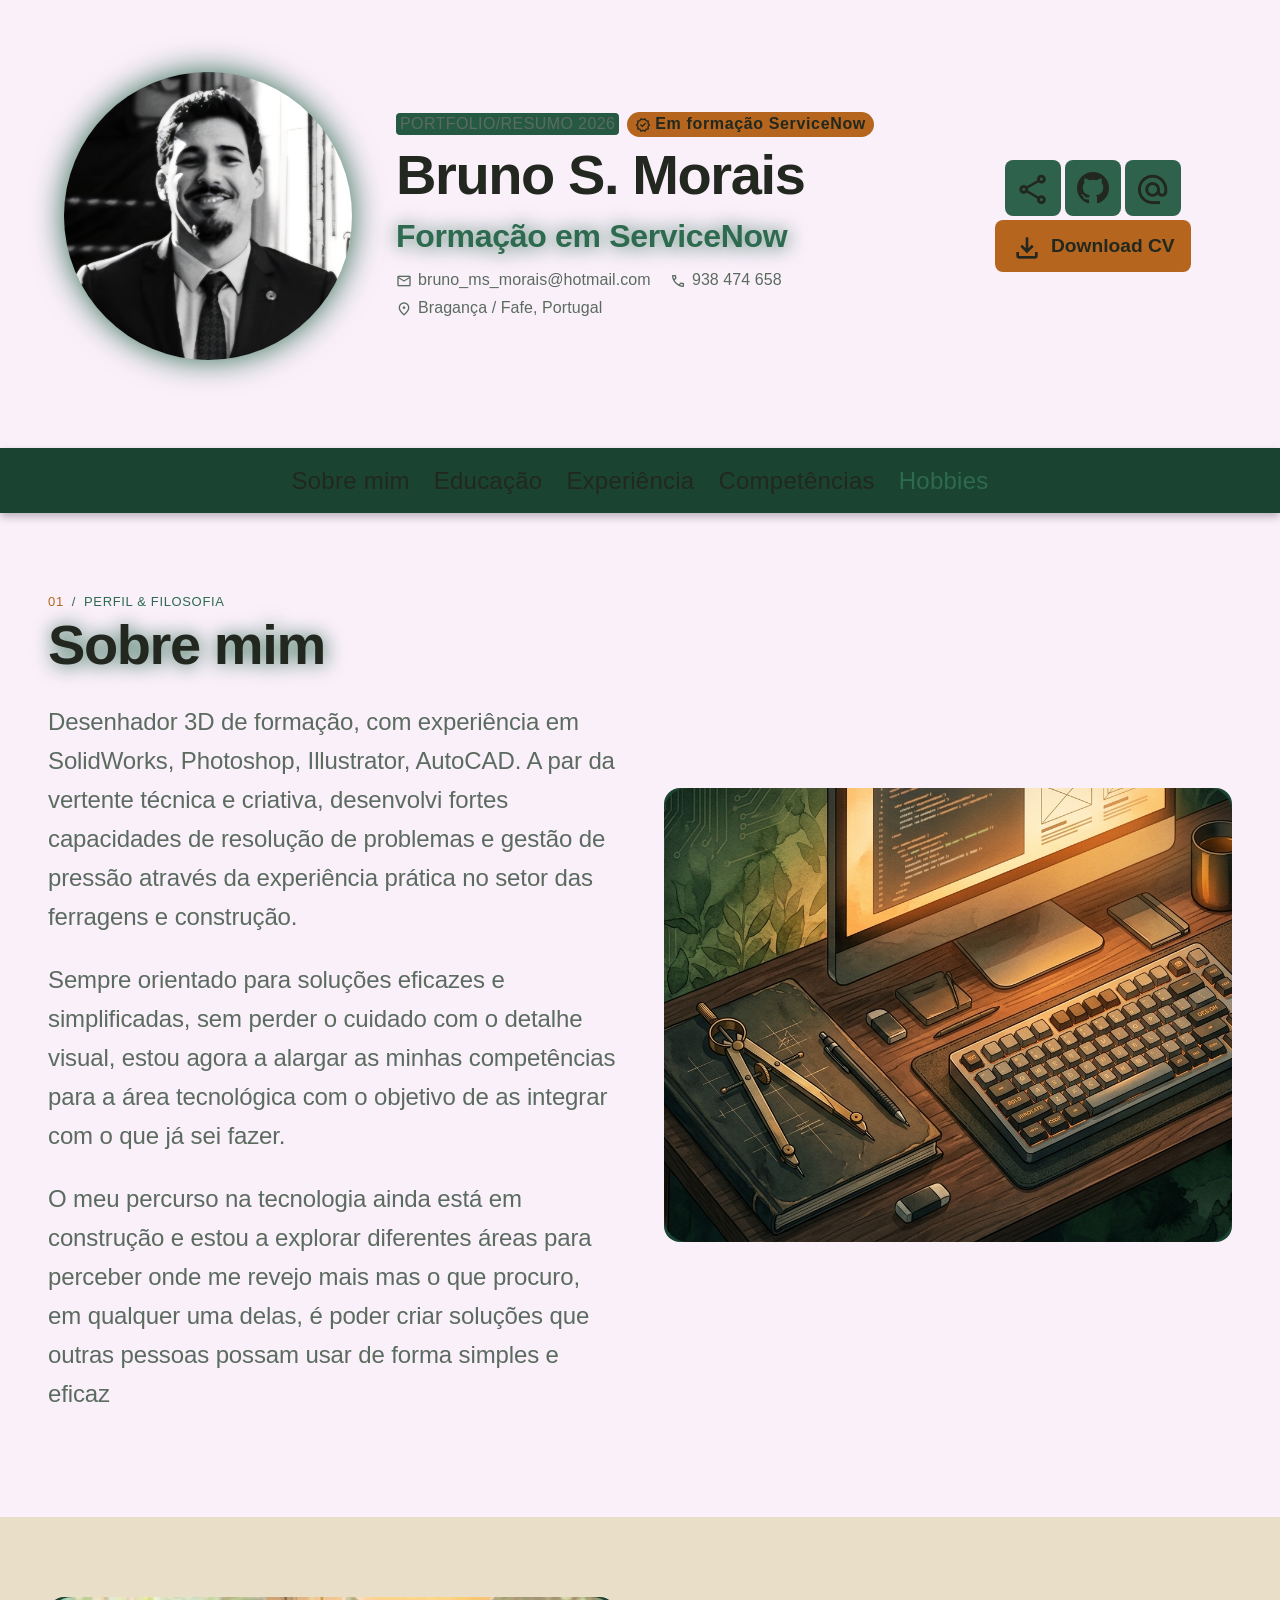
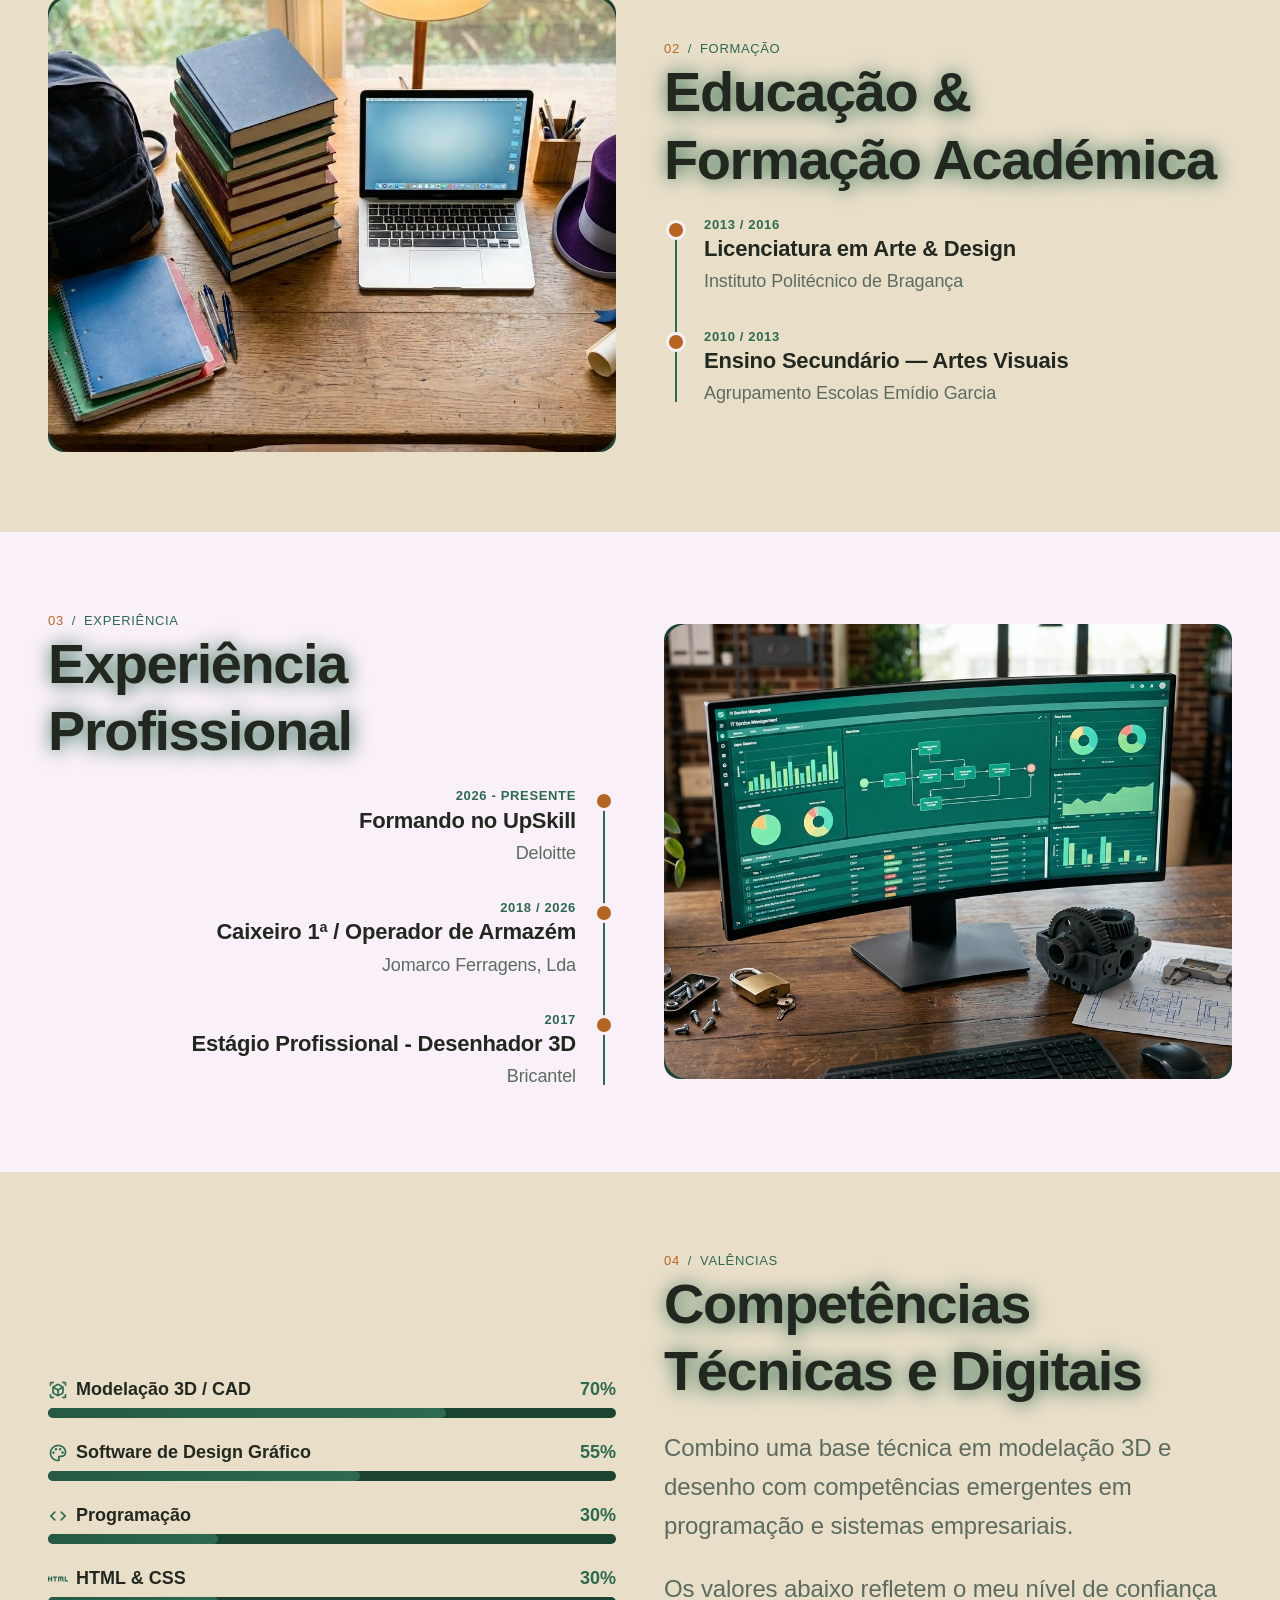
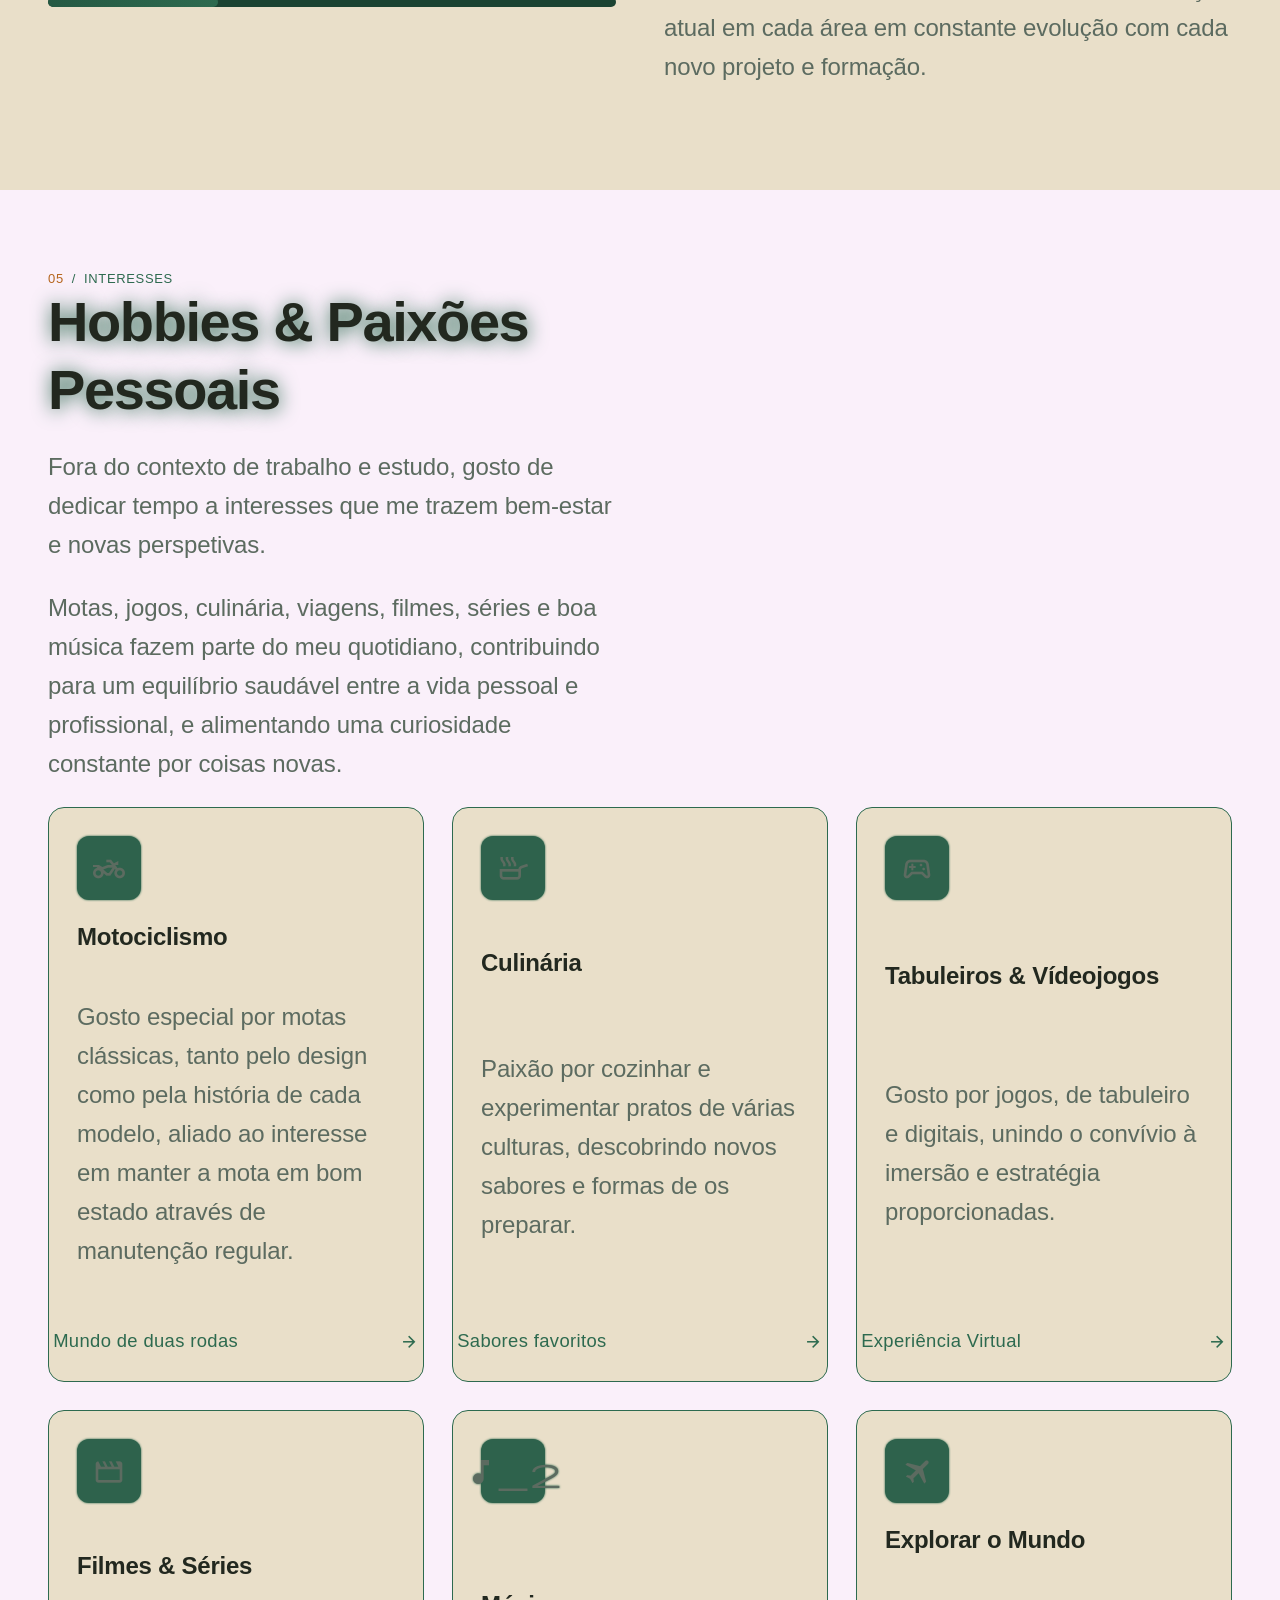
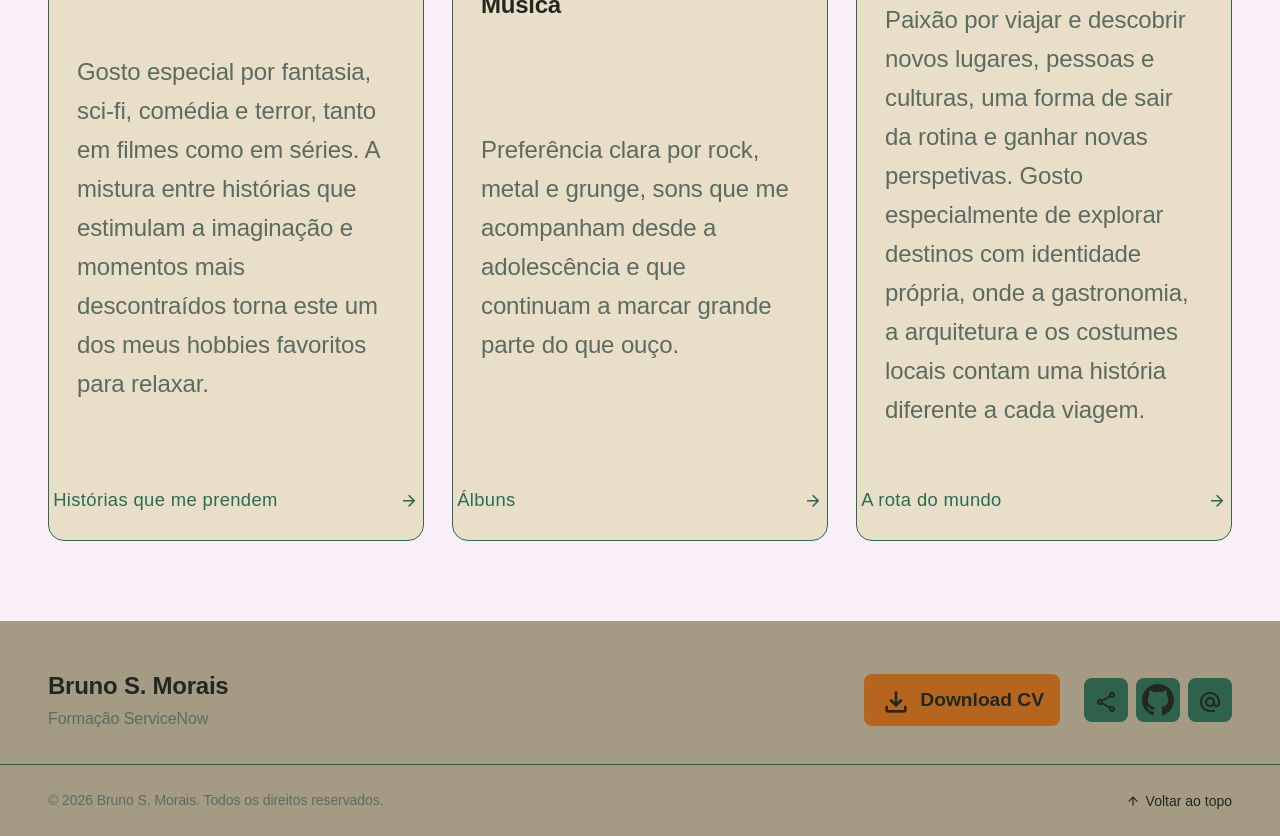
==== commit b8d3bcd9: "Conclusão Conteudo + Correção de bugs + imagens" ====
--- a/codigo/index.html
+++ b/codigo/index.html
@@ -19,7 +19,7 @@
                 <!-- Retrato + Informação -->
                 <div class="retrato-info">
                     <!-- Retrato -->
-                    <img class="avatar" src="../imagens/exemplo_avatar.jpg" alt="Minha fotografia">
+                    <img class="avatar" src="../imagens/avatar.jpg" alt="Minha fotografia">
                     <!-- Informação -->
                     <div class="conteudo-info">
                         <!-- Portfólio e certificado -->
@@ -35,15 +35,15 @@
                         <h2 id="sub_titulo">Formação em ServiceNow</h2>
                         <!-- Informação contacto -->
                         <div class="pill-info">
-                            <span id="pill">
+                            <span class="pill">
                                 <span class="icon">mail</span>
-                                exemplo@exemplo.com
+                                bruno_ms_morais@hotmail.com
                             </span>
-                            <span id="pill">
+                            <span class="pill">
                                 <span class="icon">call</span>
-                                912 345 678
+                                938 474 658
                             </span>
-                            <span id="pill">
+                            <span class="pill">
                                 <span class="icon">location_on</span>
                                 Bragança / Fafe, Portugal
                             </span>
@@ -60,7 +60,7 @@
                             <path fill-rule="evenodd" clip-rule="evenodd" d="M8 0C3.58 0 0 3.58 0 8C0 11.54 2.29 14.53 5.47 15.59C5.87 15.66 6.02 15.42 6.02 15.21C6.02 15.02 6.01 14.39 6.01 13.72C4 14.09 3.48 13.23 3.32 12.78C3.23 12.55 2.84 11.84 2.5 11.65C2.22 11.5 1.82 11.13 2.49 11.12C3.12 11.11 3.57 11.7 3.72 11.94C4.44 13.15 5.59 12.81 6.05 12.6C6.12 12.08 6.33 11.73 6.56 11.53C4.78 11.33 2.92 10.64 2.92 7.58C2.92 6.71 3.23 5.99 3.74 5.43C3.66 5.23 3.38 4.41 3.82 3.31C3.82 3.31 4.49 3.1 6.02 4.13C6.66 3.95 7.34 3.86 8.02 3.86C8.7 3.86 9.38 3.95 10.02 4.13C11.55 3.09 12.22 3.31 12.22 3.31C12.66 4.41 12.38 5.23 12.3 5.43C12.81 5.99 13.12 6.7 13.12 7.58C13.12 10.65 11.25 11.33 9.47 11.53C9.76 11.78 10.01 12.26 10.01 13.01C10.01 14.08 10 14.94 10 15.21C10 15.42 10.15 15.67 10.55 15.59C13.71 14.53 16 11.53 16 8C16 3.58 12.42 0 8 0Z" fill="currentColor"/>
                         </svg>
                     </a>
-                    <a aria-label="Enviar e-mail" class="links" href="mailto:exemplo@exemplo.com" target="_blank" rel="noopener noreferrer">
+                    <a aria-label="Enviar e-mail" class="links" href="mailto:exemplo@exemplo.com" rel="noopener noreferrer">
                         <span class="icon">alternate_email</span>
                     </a>
                     <a href="../ficheiros/bruno_morais_cv.pdf" download="Bruno_Morais_CV" class="download_cv" aria-label="Download CV em PDF">
@@ -130,7 +130,7 @@
                         <!-- IMAGEM -->
                         <div class="secao-info">
                             <div class="secao-imagem">
-                                <img class="imagem" src="../imagens/educacao_academica.jpeg" alt="Ilustração sobre mim">
+                                <img class="imagem" src="../imagens/educacao_academica.jpeg" alt="Ilustração Educação Académica">
                             </div>
                         </div>  
                         <!-- FORMAÇÃO -->
@@ -166,7 +166,7 @@
                                             <span class="timeline-data">Setembro 2013 - Julho 2016</span>
                                         </div>
                                         <div class="secao-imagem">
-                                            <img class="imagem imagem-contida" src="../imagens/escola_ipb_eseb.jpg" alt="ServiceNow & Deloitte">
+                                            <img class="imagem imagem-contida" src="../imagens/escola_ipb_eseb.jpg" alt="Instituto Politécnico Bragança Escola Superior de Educação">
                                         </div>
                                         <h3>Arte & Design</h3>
                                         <p class="timeline-instituicao">
@@ -174,7 +174,7 @@
                                             que abrangeu tanto as Artes Plásticas (Escultura, Pintura, Cerâmica, entre outras) 
                                             como o Design mais técnico. 
                                         </p>
-                                        <p class="timeline-conteudo">
+                                        <p class="timeline-instituicao">
                                             Foi precisamente nas disciplinas técnicas (Geometria Descritiva, Desenho Técnico, 
                                             Desenho Digital 2D e Modelação Digital 3D) que tive o melhor desempenho, 
                                             dando continuidade à afinidade que já demonstrava desde o Ensino Secundário 
@@ -204,7 +204,7 @@
                                             <span class="timeline-data">Setembro 2010 - Julho 2013</span>
                                         </div>
                                         <figure class="figura-modal">
-                                            <img class="imagem" src="../imagens/escola_emidio_garcia.png" alt="ServiceNow & Deloitte">
+                                            <img class="imagem" src="../imagens/escola_emidio_garcia.png" alt="Escola Secundária Emídio Garcia">
                                             <figcaption class="caption">Escola Secundária Emídio Garcia</figcaption>
                                         </figure>
                                         <h3>Artes Visuais</h3>
@@ -426,7 +426,7 @@
                                     <div class="modal-item-caixa">
                                         <!-- SolidWorks -->
                                         <div class="modal-item-imagem">
-                                            <img class="competencia-software-logo" src="../imagens/solidworks.svg" alt="Software SolidWorks" fill="currentColor">
+                                            <img class="competencia-software-logo" src="../imagens/solidworks.svg" alt="Software SolidWorks">
                                             <p class="modal-item-texto">
                                                 Principal ferramenta de modelação 3D paramétrica que utilizo, aplicada ao 
                                                 desenvolvimento de peças e projetos técnicos, desde o conceito inicial até 
@@ -463,7 +463,7 @@
                                     <span class="competencia-percentagem">55%</span>
                                 </div>
                                 <div class="competencia-barra">
-                                    <div class="competencia-preenchimento" style="--percentagem: 50%;"></div>
+                                    <div class="competencia-preenchimento" style="--percentagem: 55%;"></div>
                                 </div>
                             </a>
                             <!-- Modal: 2 - SOFTWARE -->
@@ -487,7 +487,7 @@
 
                                         <!-- Photoshop -->
                                         <div class="modal-item-imagem">
-                                            <img class="competencia-software-logo no-glow" src="../imagens/Adobe_Photoshop_CC_icon.svg.webp" alt="Software Adobe Photshop">
+                                            <img class="competencia-software-logo no-glow" src="../imagens/Adobe_Photoshop_CC_icon.svg.webp" alt="Software Adobe Photoshop">
                                             <p class="modal-item-texto">
                                                 Ferramenta de edição de imagem que utilizo para retoque, composição e preparação de peças 
                                                 gráficas, desde imagens de produto até materiais para apresentações.
@@ -718,7 +718,7 @@
                                     <img class="imagem-contida" src="../imagens/birria_tacos.jpg" alt="Birria Tacos">
                                     <figcaption class="caption">Rick Bayless Birria Tacos</figcaption>
                                 </figure>
-                                <h3>Saborear sensações</h3>
+                                <h3>Sabores favoritos</h3>
                                 <p class="modal-item-texto">
                                     Gosto especialmente de cozinhar pratos das culturas asiáticas, como a chinesa, 
                                     a japonesa e a coreana, da cultura mexicana e, claro, da nossa cozinha tradicional 
@@ -730,7 +730,7 @@
                                     o chop suey, o ramen, o sushi e o topokki, e ainda as enchiladas, os nachos e os tacos, além de 
                                     pratos de outras culturas não referidos aqui.
                                 </p>
-                                <p class="modal.modal-item-texto">
+                                <p class="modal-item-texto">
                                     Não consigo apontar um único preferido, mas se tivesse de escolher um guilty pleasure, 
                                     seria o birria taco.
                                 </p>
@@ -761,7 +761,7 @@
                                     <span class="icon">close</span>
                                 </a>
                                 <figure class="figura-modal">
-                                    <img class="imagem-contida" src="../imagens/battlefield.webp" alt="Video Jogo Battlefield 4">
+                                    <img class="imagem-contida" src="../imagens/battlefield.webp" alt="Videojogo Battlefield 4">
                                     <figcaption class="caption">Vídeo Jogo Battlefield 4</figcaption>
                                 </figure>                                
                                 <h3>Experiência Virtual</h3>
@@ -833,7 +833,7 @@
                                 Filmes & Séries
                             </h3>
                             <p>
-                                Gosto especial por fantasia, sci-fi, comédia e ação, tanto em filmes como em séries. 
+                                Gosto especial por fantasia, sci-fi, comédia e terror, tanto em filmes como em séries. 
                                 A mistura entre histórias que estimulam a imaginação e momentos mais descontraídos 
                                 torna este um dos meus hobbies favoritos para relaxar.
                             </p>
@@ -939,8 +939,8 @@
                                 Música
                             </h3>
                             <p>
-                                Preferência clara por rock, metal e grunge, sons que me 
-                                acompanham desde a adolescência até hoje.
+                                Preferência clara por rock, metal e grunge, sons que me acompanham desde 
+                                a adolescência e que continuam a marcar grande parte do que ouço.
                             </p>
                             <div class="hobby-footer">
                                 <span>Álbuns</span>
@@ -953,21 +953,78 @@
                                 <a href="#!" class="modal-fechar" aria-label="Fechar">
                                     <span class="icon">close</span>
                                 </a>
-                                <h3>Álbusn</h3>
+                                <figure class="figura-modal">
+                                    <img class="imagem-contida" src="../imagens/black_sabbath.webp" alt="Banda Black Sabbath">
+                                    <figcaption class="caption">Banda Black Sabbath com lendário Ozzy Osbourne</figcaption>
+                                </figure>                                 
+                                <h3>Álbuns</h3>
                                 <p>
-                                    Exemplo de descrição de generos de musica
-                                </p>
+                                    Rock, metal e grunge são os géneros que mais me definem em termos musicais. 
+                                    Este gosto nasceu ainda na adolescência e mantém-se firme até hoje, 
+                                    sendo uma constante em diferentes momentos do meu quotidiano.
+                                </p>
+                                <!-- LINKIN PARK -->
+                                <div class="modal-item-imagem">
+                                    <img class="competencia-software-logo no-glow" src="../imagens/linkin_park.jpg" alt="Banda Linkin Park">
+                                    <p class="modal-item-texto">
+                                        Linkin Park, banda incontornável na formação do meu gosto por rock e metal, 
+                                        com um som intenso e letras que sempre me marcaram ao longo dos anos.
+                                    </p>
+                                </div>                                
 
                                 <!-- SOAD -->
                                 <div class="modal-item-imagem">
                                     <img class="competencia-software-logo no-glow" src="../imagens/soad.webp" alt="Banda System of a Down">
                                     <p class="modal-item-texto">
-                                        Shingeki no Kyojin, anime que se destaca pela tensão narrativa e pela forma como 
-                                        vai revelando o seu universo ao longo das temporadas.
-                                    </p>
-                                </div>
-
-
+                                        System of a Down, presença constante na minha playlist, reconhecida pela mistura 
+                                        irreverente de metal com influências pouco comuns no género.
+                                    </p>
+                                </div>
+
+                                <!-- KORN -->
+                                <div class="modal-item-imagem">
+                                    <img class="competencia-software-logo no-glow" src="../imagens/korn.jpg" alt="Banda Korn">
+                                    <p class="modal-item-texto">
+                                        Korn, banda pioneira do nu metal, com um som pesado e distintivo 
+                                        que continua a marcar o meu gosto musical.
+                                    </p>
+                                </div>
+
+                                <!-- SLIPKNOT -->
+                                <div class="modal-item-imagem">
+                                    <img class="competencia-software-logo no-glow" src="../imagens/slipknot.webp" alt="Banda Slipknot">
+                                    <p class="modal-item-texto">
+                                        Slipknot, uma das bandas mais intensas que ouço, reconhecida pela energia 
+                                        dos concertos e pela sonoridade pesada.
+                                    </p>
+                                </div>
+
+                                <!-- LIMPBIZKIT -->
+                                <div class="modal-item-imagem">
+                                    <img class="competencia-software-logo no-glow" src="../imagens/limpbizkit.jpeg" alt="Banda Limp Bizkit">
+                                    <p class="modal-item-texto">
+                                        Limp Bizkit, banda que junta rap metal e energia contagiante, 
+                                        uma referência marcante do meu gosto musical.
+                                    </p>
+                                </div>
+                                
+                                     <!-- ALICE IN CHAINS -->
+                                <div class="modal-item-imagem">
+                                    <img class="competencia-software-logo no-glow" src="../imagens/Alice_in_Chains.webp" alt="Banda Alice in Chains">
+                                    <p class="modal-item-texto">
+                                        Alice in Chains, banda incontornável dentro do grunge, reconhecida pelas harmonias 
+                                        vocais marcantes e pela atmosfera sombria das suas músicas.
+                                    </p>
+                                </div> 
+                                
+                                     <!-- FOO FIGHTERS -->
+                                <div class="modal-item-imagem">
+                                    <img class="competencia-software-logo no-glow" src="../imagens/foo_fighters.jpg" alt="Banda Foo Fighters">
+                                    <p class="modal-item-texto">
+                                        Foo Fighters, banda que combina energia e melodia de forma única, 
+                                        uma referência constante no meu gosto por rock.
+                                    </p>
+                                </div>                           
                             </div>
                         </div>
 
@@ -980,7 +1037,10 @@
                                 Explorar o Mundo
                             </h3>
                             <p>
-                                Exemplo de viagens
+                                Paixão por viajar e descobrir novos lugares, pessoas e culturas, uma forma de sair 
+                                da rotina e ganhar novas perspetivas. Gosto especialmente de explorar destinos 
+                                com identidade própria, onde a gastronomia, a arquitetura e os costumes locais 
+                                contam uma história diferente a cada viagem.
                             </p>
                             <div class="hobby-footer">
                                 <span>A rota do mundo</span>
@@ -993,9 +1053,27 @@
                                 <a href="#!" class="modal-fechar" aria-label="Fechar">
                                     <span class="icon">close</span>
                                 </a>
+                                <figure class="figura-modal">
+                                    <img class="imagem-contida" src="../imagens/praga_karlstein.jpg" alt="Castelo de Karlštejn">
+                                    <figcaption class="caption">Visita ao castelo de karlštejn em Praga</figcaption>
+                                </figure>                                 
                                 <h3>A rota do Mundo</h3>
                                 <p>
-                                    Exemplo de locais
+                                    Natural da África do Sul, cresci com um gosto especial por conhecer e compreender 
+                                    novas culturas. Este interesse já me levou a alguns países africanos, 
+                                    como Angola e Moçambique, e a diversas cidades europeias, incluindo Varsóvia, 
+                                    Praga, Nice, Malta e a Bélgica, além de várias localidades em Espanha, 
+                                    o nosso país vizinho.
+                                </p>
+                                <p>
+                                    Para o futuro, tenciono continuar a explorar a Europa e alargar horizontes a 
+                                    culturas mais distintas, como o Japão, a Coreia e o Vietname. Por agora, 
+                                    mantenho-os como objetivos que espero um dia concretizar.
+                                </p>
+                                <p>
+                                    Quanto a Portugal, já percorri o Norte por completo e visitei alguns pontos do Centro, 
+                                    ficando o Sul ainda pouco explorado. É por isso que pretendo agora dedicar mais tempo 
+                                    ao Centro e ao Sul, para conhecer melhor as nossas relíquias culturais.
                                 </p>
                             </div>
                         </div>
@@ -1021,7 +1099,7 @@
 
             <!-- Seção Direita - Ações -->
             <div class="footer-acoes">
-                <a href="../ficheiros/bruno_morais_cv" download="Bruno" class="download_cv" aria-label="Download CV em PDF">
+                <a href="../ficheiros/bruno_morais_cv.pdf" download="Bruno_Morais_CV" class="download_cv" aria-label="Download CV em PDF">
                     <span class="icon">download</span>Download CV
                 </a>
                 <div class="footer-redes">
@@ -1033,7 +1111,7 @@
                             <path fill-rule="evenodd" clip-rule="evenodd" d="M8 0C3.58 0 0 3.58 0 8C0 11.54 2.29 14.53 5.47 15.59C5.87 15.66 6.02 15.42 6.02 15.21C6.02 15.02 6.01 14.39 6.01 13.72C4 14.09 3.48 13.23 3.32 12.78C3.23 12.55 2.84 11.84 2.5 11.65C2.22 11.5 1.82 11.13 2.49 11.12C3.12 11.11 3.57 11.7 3.72 11.94C4.44 13.15 5.59 12.81 6.05 12.6C6.12 12.08 6.33 11.73 6.56 11.53C4.78 11.33 2.92 10.64 2.92 7.58C2.92 6.71 3.23 5.99 3.74 5.43C3.66 5.23 3.38 4.41 3.82 3.31C3.82 3.31 4.49 3.1 6.02 4.13C6.66 3.95 7.34 3.86 8.02 3.86C8.7 3.86 9.38 3.95 10.02 4.13C11.55 3.09 12.22 3.31 12.22 3.31C12.66 4.41 12.38 5.23 12.3 5.43C12.81 5.99 13.12 6.7 13.12 7.58C13.12 10.65 11.25 11.33 9.47 11.53C9.76 11.78 10.01 12.26 10.01 13.01C10.01 14.08 10 14.94 10 15.21C10 15.42 10.15 15.67 10.55 15.59C13.71 14.53 16 11.53 16 8C16 3.58 12.42 0 8 0Z" fill="currentColor"/>
                         </svg>
                     </a>
-                    <a aria-label="Enviar e-mail" class="links footer-link" href="mailto:exemplo@exemplo.com" target="_blank" rel="noopener noreferrer">
+                    <a aria-label="Enviar e-mail" class="links footer-link" href="mailto:exemplo@exemplo.com" rel="noopener noreferrer">
                         <span class="icon">alternate_email</span>
                     </a>
                 </div>
--- a/codigo/style.css
+++ b/codigo/style.css
@@ -71,7 +71,9 @@
     position: relative;
     border-radius: 50em;
     width: 15rem;
-    height: 15rem;
+    aspect-ratio: 1;
+    height: auto;
+    object-fit: cover;
     padding: 1rem;
     filter: drop-shadow(0 0 1rem var(--verde-terciario));
 }
@@ -84,7 +86,7 @@
     width: 100%;
 }
 /* Portfólio e certificado */
-.info-portefolio {
+.info-portfolio {
     display: flex;
     flex-wrap: wrap;
     align-items: center;
@@ -153,7 +155,6 @@
 h2 {
     font-size: 2rem;
     font-weight: bold;
-    color: var(--texto-suave);
     line-height: 1.5;
     letter-spacing: -0.01em;
     margin: 0; 
@@ -185,7 +186,7 @@
 }
 
 /* ID Informação/COntactos */
-#pill {
+.pill {
     display: inline-flex;
     align-items: center;
     gap: 0.375rem;
@@ -294,7 +295,8 @@
 /* Definição nav */
 .nav {
     display: flex;
-    flex-direction: column;
+    flex-direction: row;
+    flex-wrap: wrap;
     align-items: center;
     justify-content: center;
     background-color: var(--verde-primario);
@@ -670,16 +672,17 @@
     font-weight: 400;
     color: var(--verde-terciario);
     transition: color 0.2s ease;
-}
-
-.hobby-item:hover {
-    .hobby-icon {
-        transform: scale(1.15);
-    }
-    .hobby-footer {
-        color: var(--acento);
-    }
-}
+    transform: scale(1.15);    
+}
+
+.hobby-item:hover .hobby-icon {
+    transform: scale(1.15);
+}
+
+.hobby-item:hover .hobby-footer {
+    color: var(--acento);
+}
+
 
 .hobby-item:active {
     transform: scale(0.99);
@@ -932,6 +935,26 @@
 
 /* #endregion */
 
+/*====================| SCROLLBAR |===================*/
+/* #region SCROLLBAR */
+.modal-caixa::-webkit-scrollbar {
+    width: 0.5rem;
+}
+
+.modal-caixa::-webkit-scrollbar-track {
+    background-color: var(--verde-primario);
+    border-radius: 999px;
+}
+
+.modal-caixa::-webkit-scrollbar-thumb {
+    background-color: var(--acento-suave);
+    border-radius: 999px;
+}
+
+.modal-caixa::-webkit-scrollbar-thumb:hover {
+    background-color: var(--acento);
+}
+/* #endregion */
 
 /*==================| MODO ESCURO |===================*/
 /* #region MODO ESCURO */
@@ -992,9 +1015,6 @@
 
     .avatar {
         width: 20rem;
-        height: 20rem;
-        width: 50%;
-        height: 50%;
     }
     
     .botoes {
